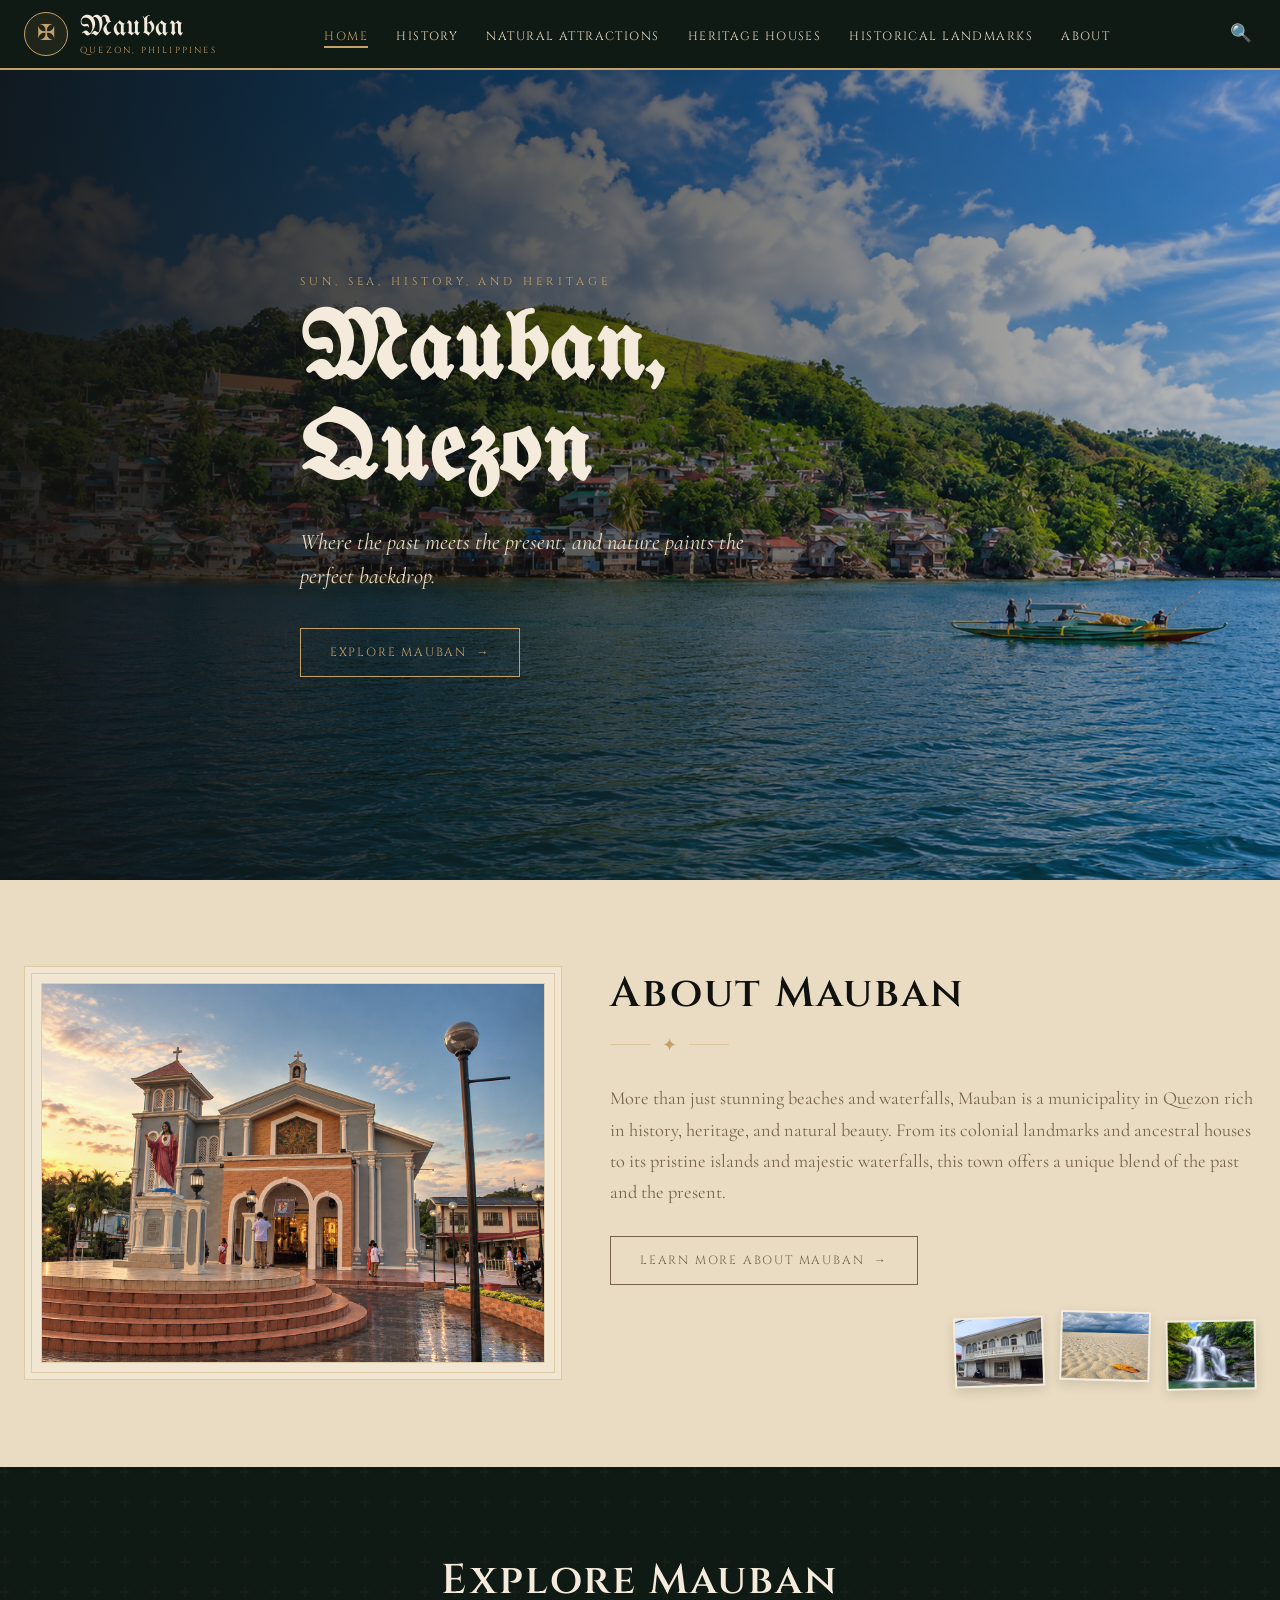
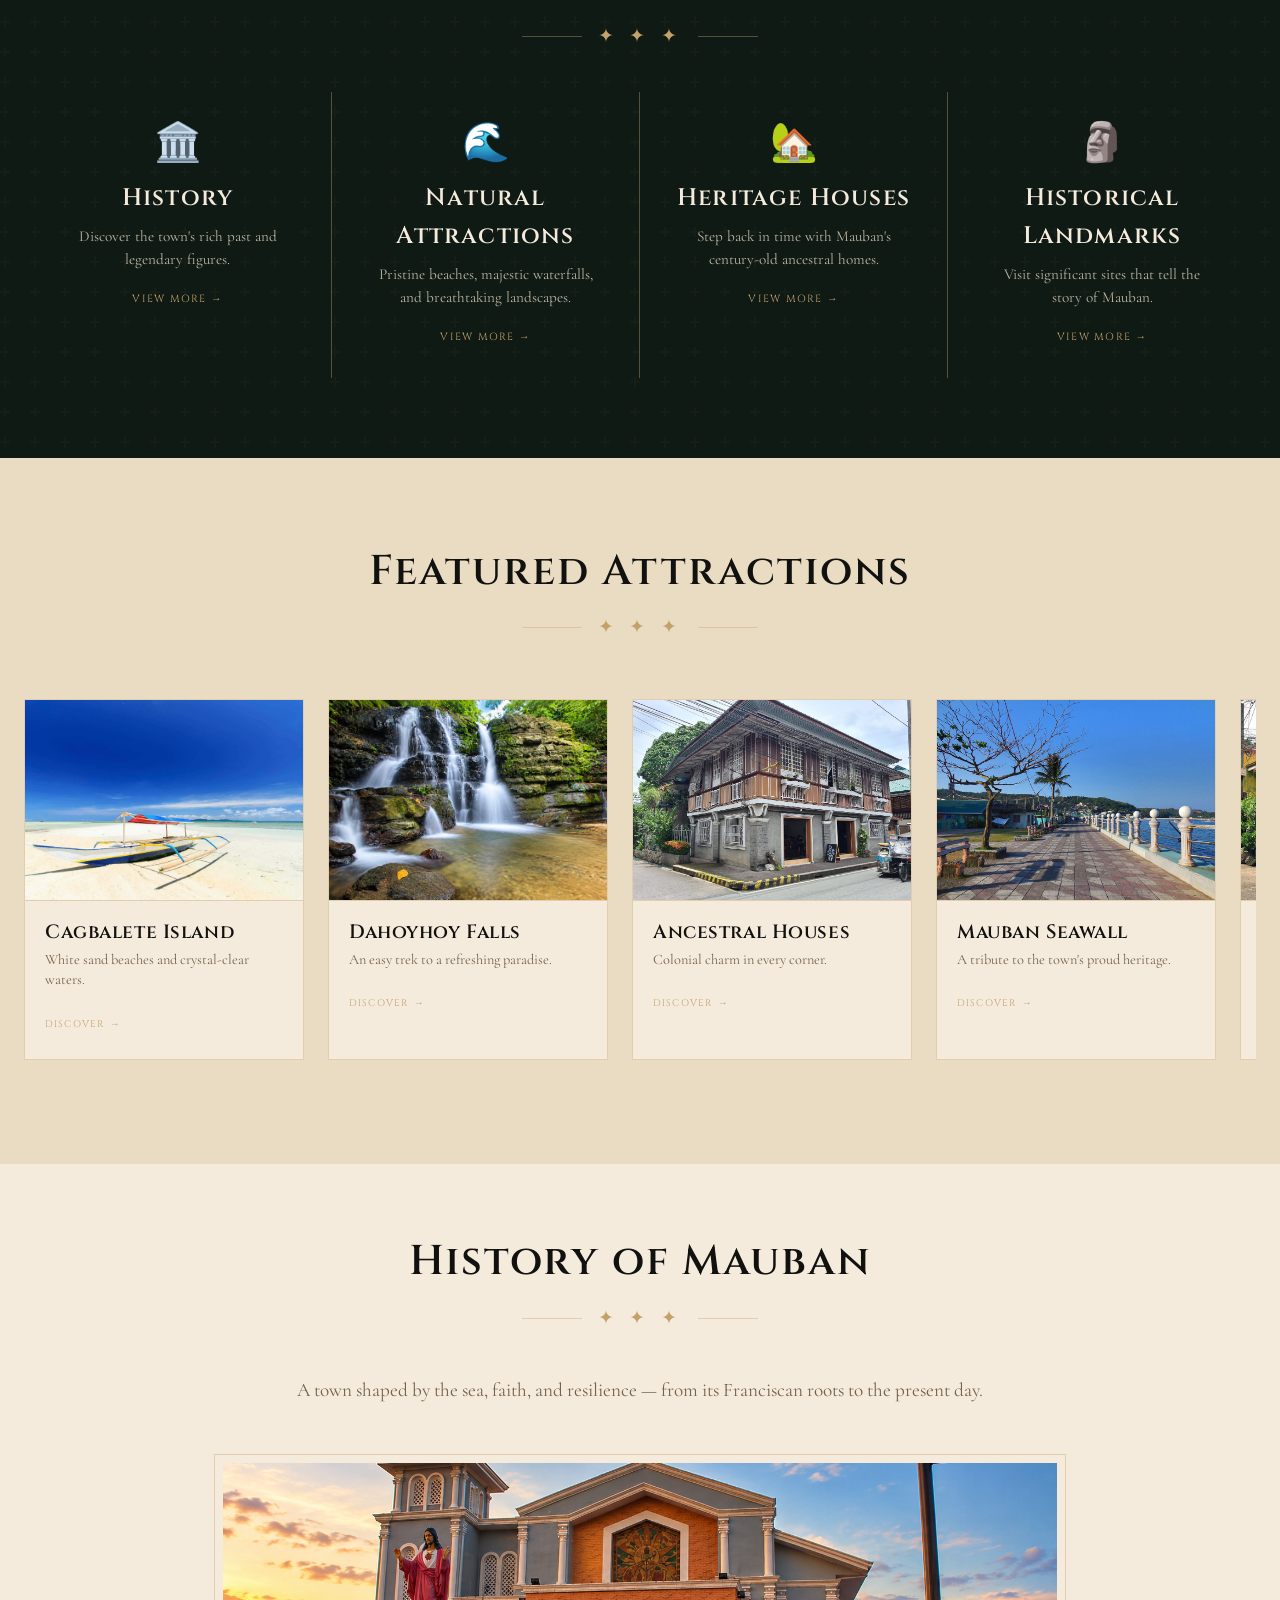
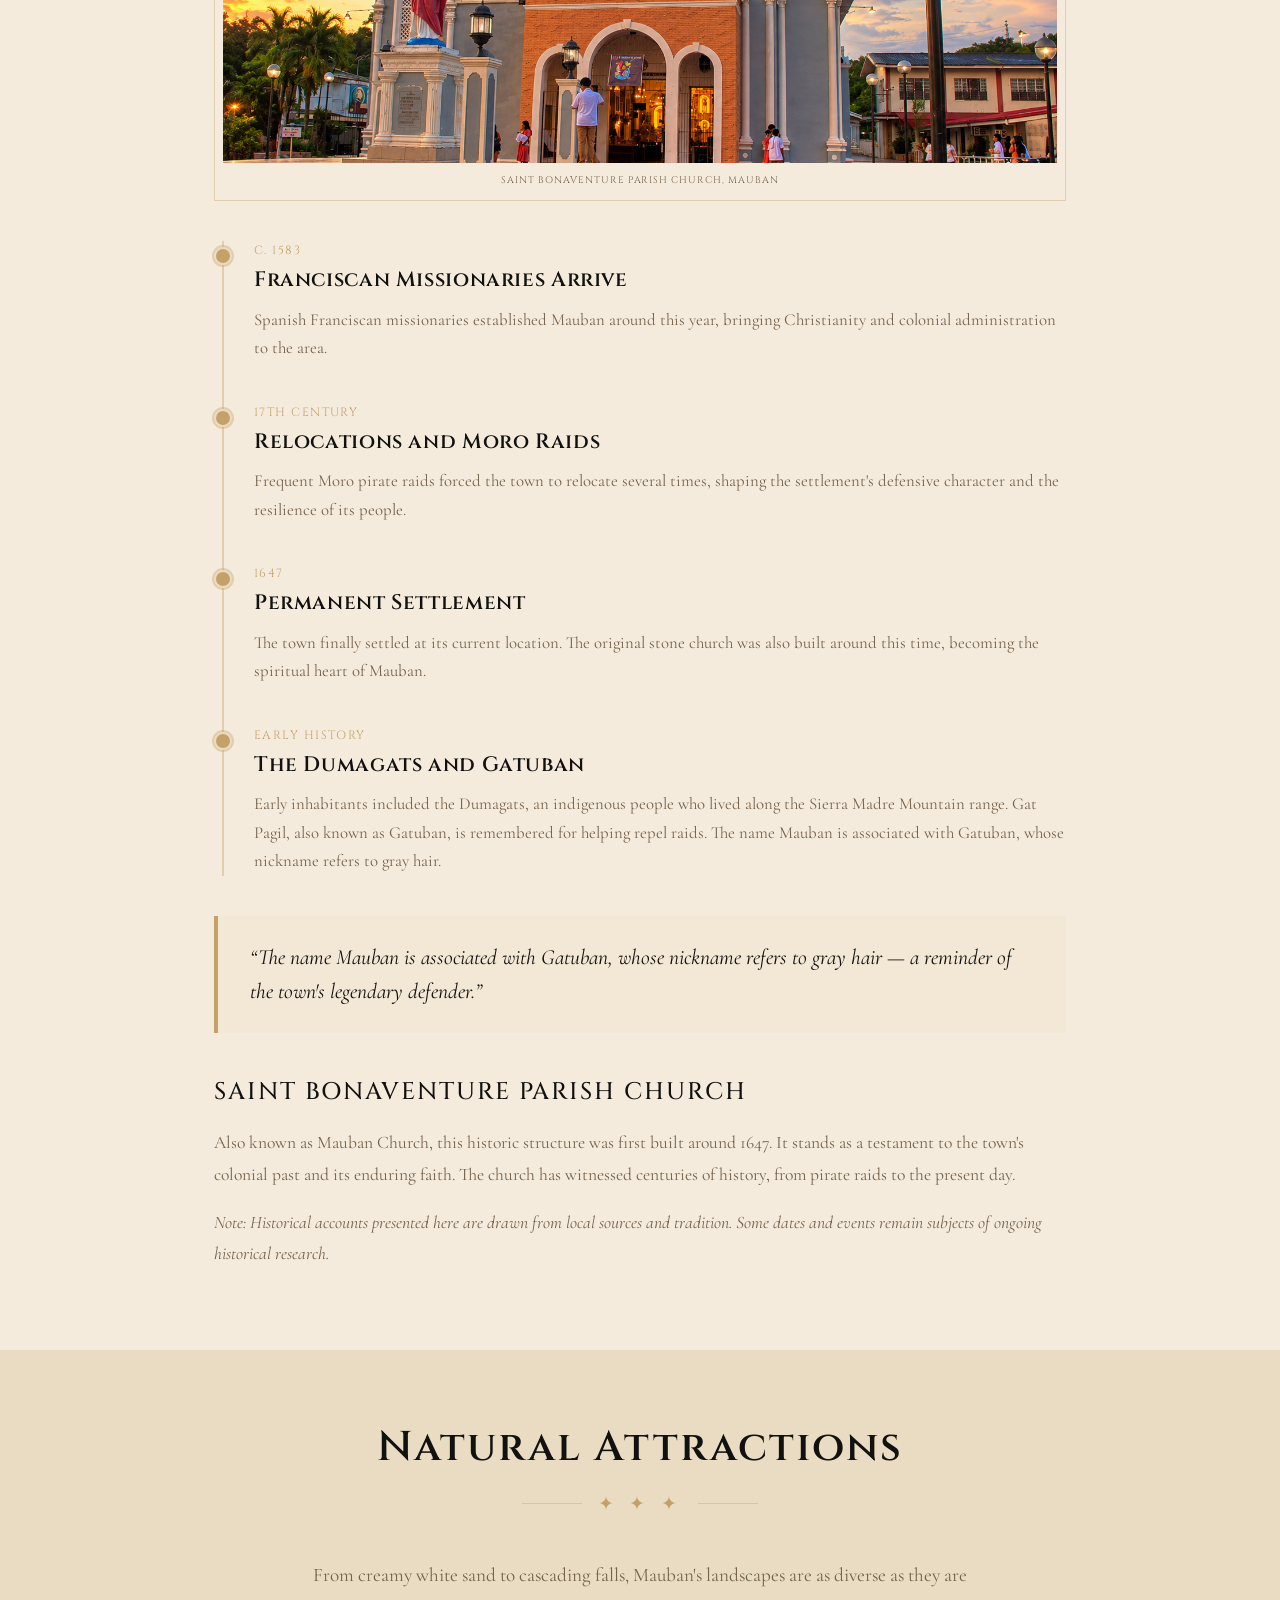
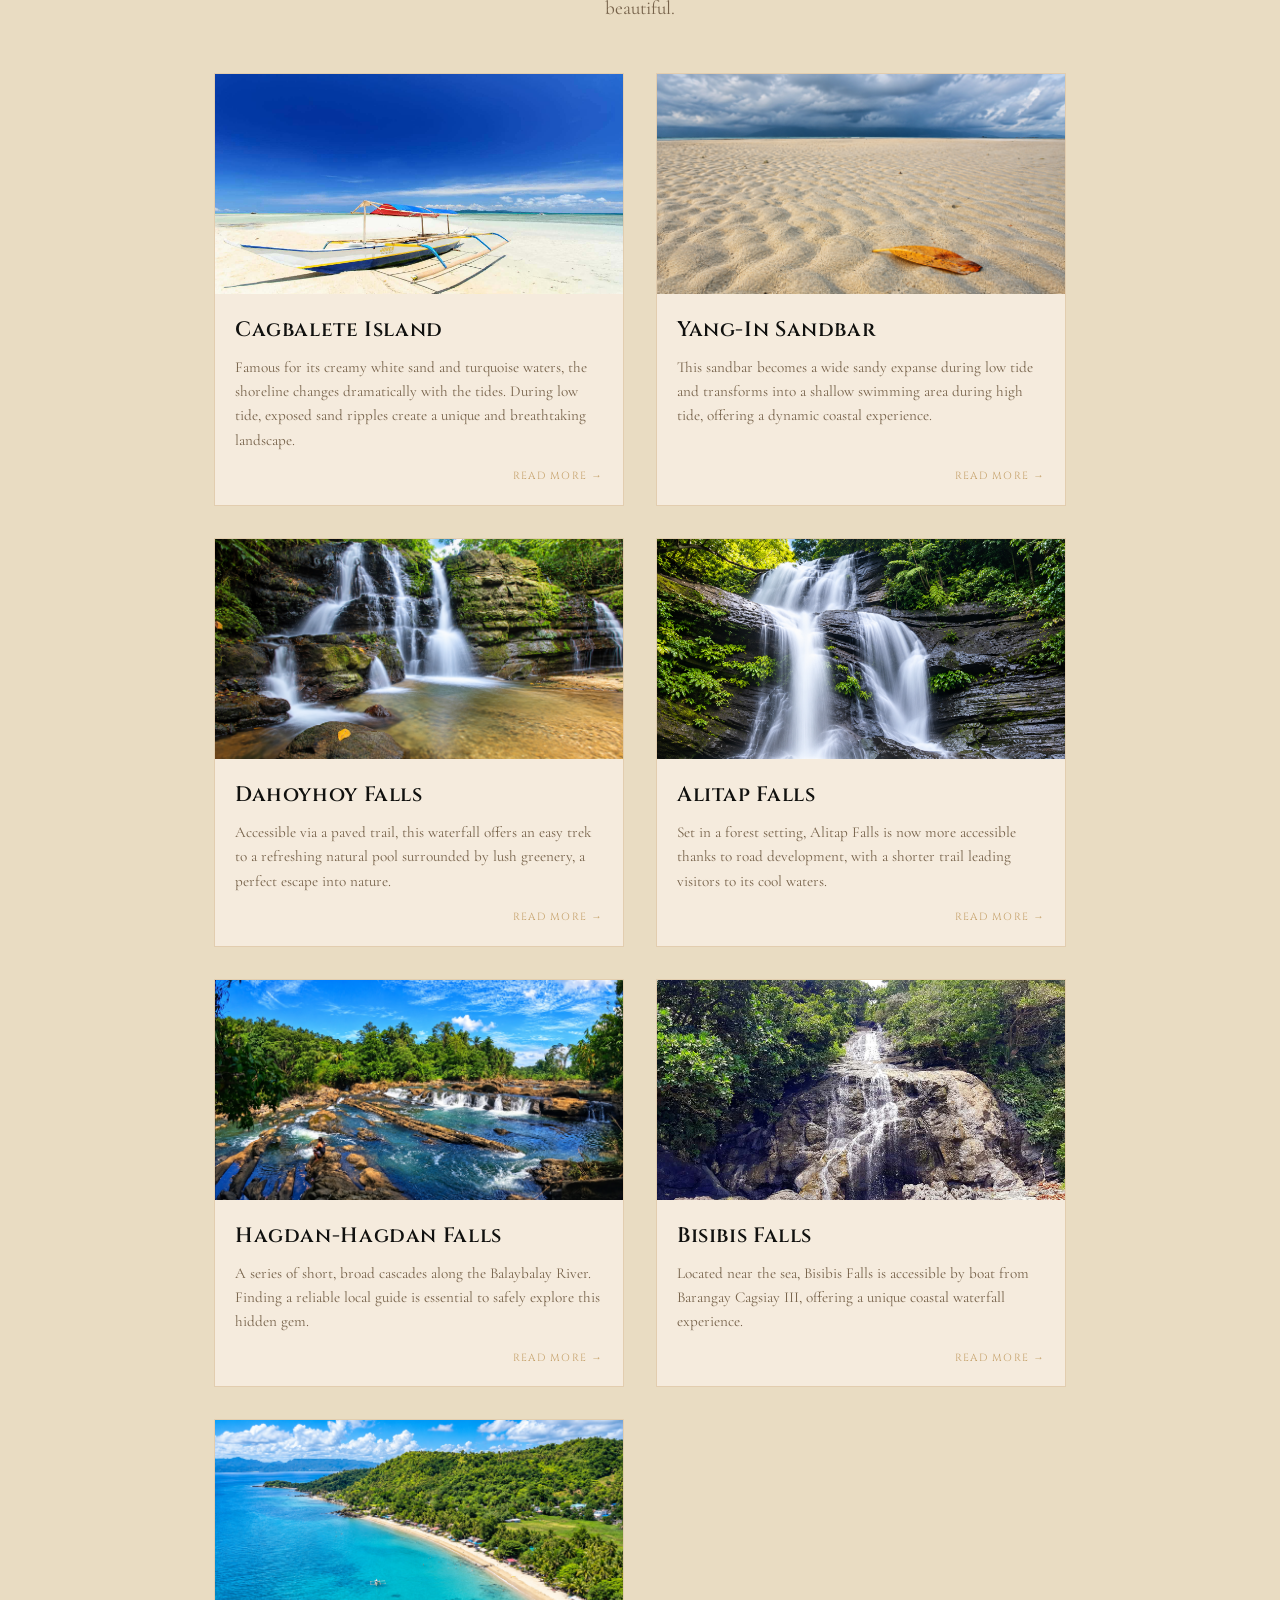
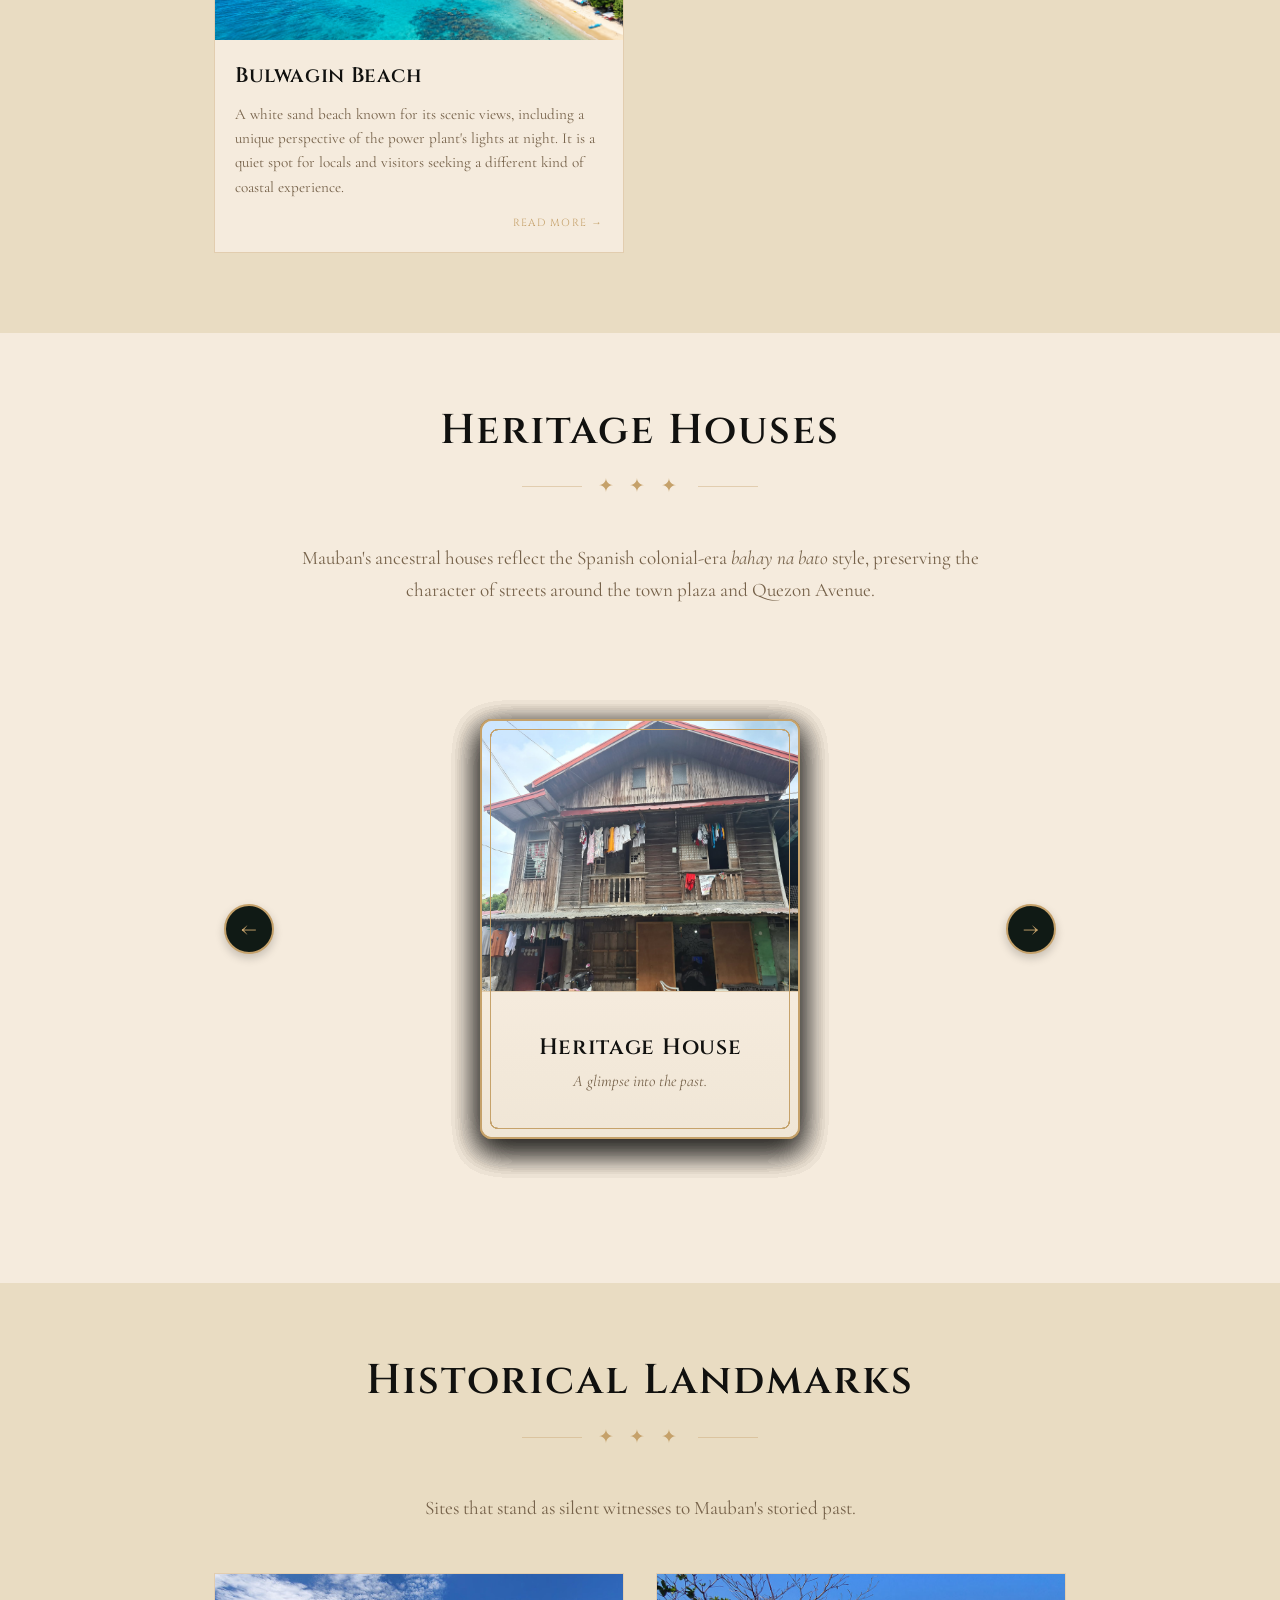
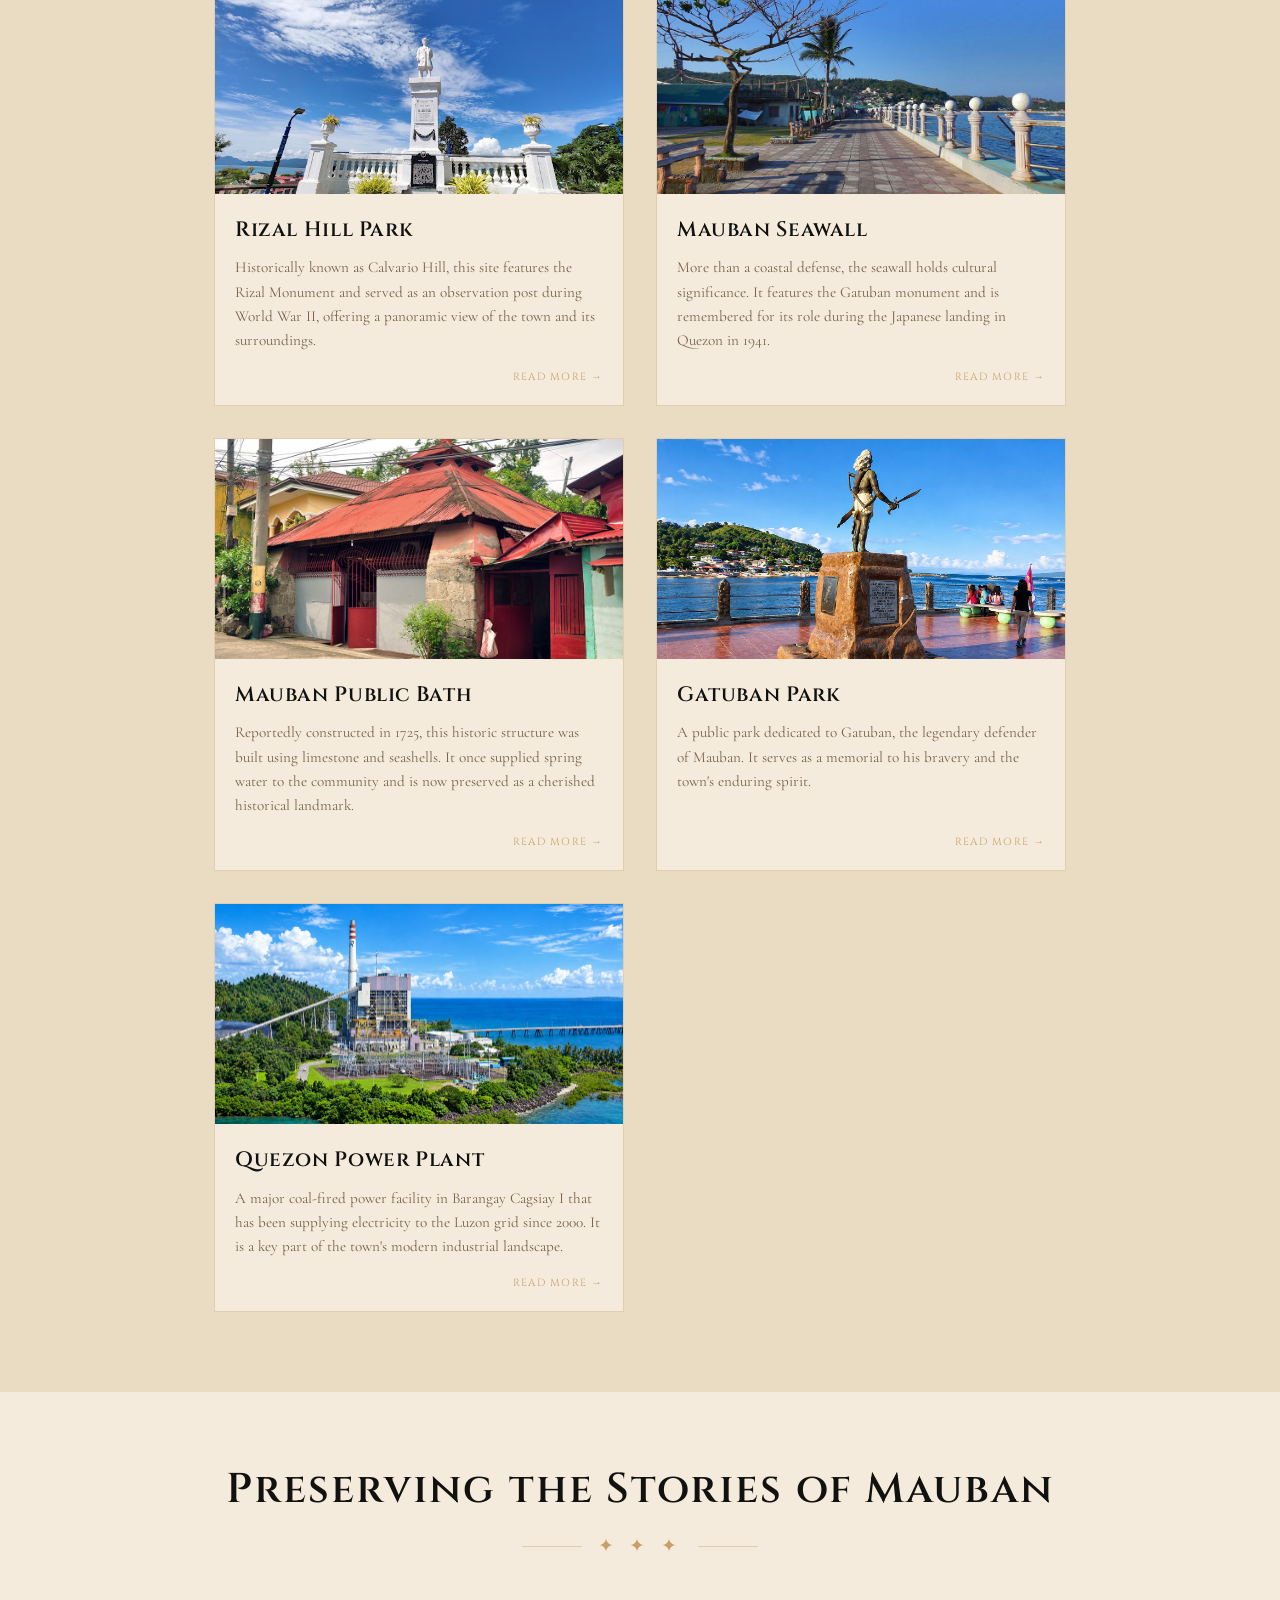
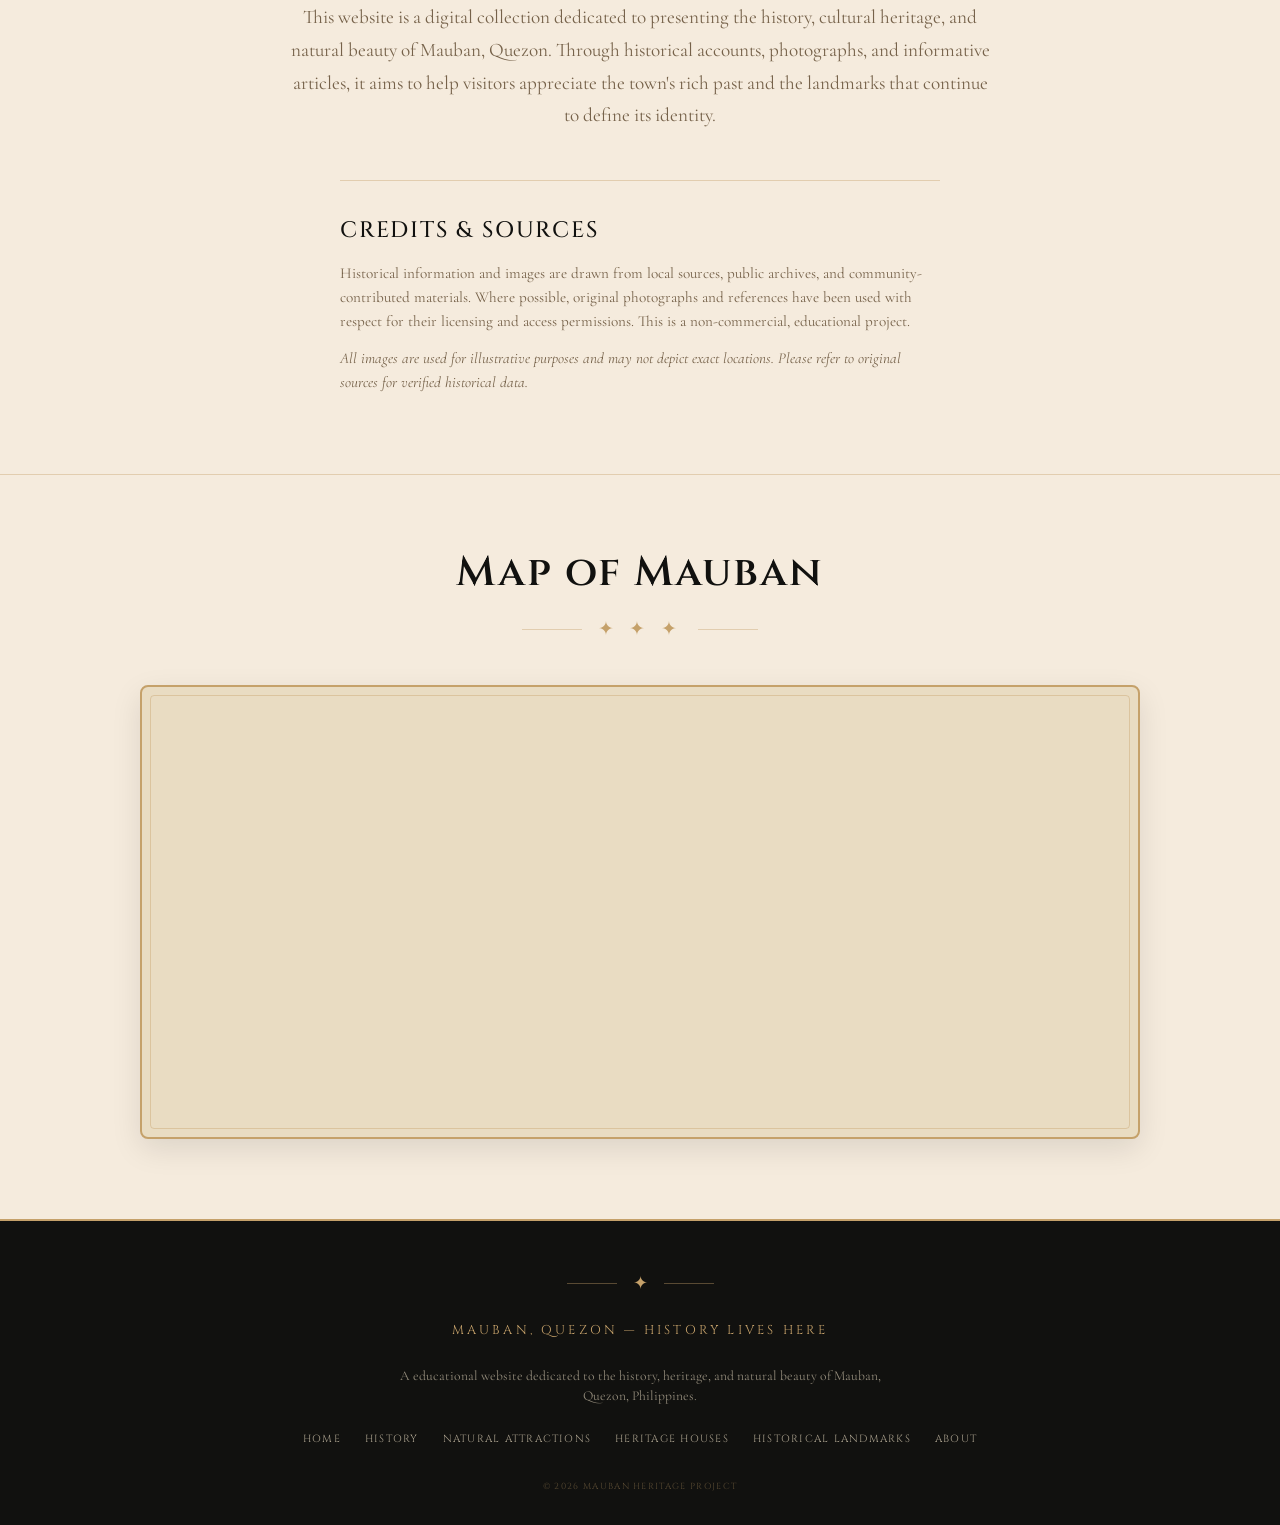
==== index.html @ 089fab31 "src src" ====
<!DOCTYPE html>
<html lang="en">
<head>
  <meta charset="UTF-8">
  <meta name="viewport" content="width=device-width, initial-scale=1.0">
  <title>Mauban, Quezon - History Lives Here</title>
  <!-- Fonts -->
  <link rel="preconnect" href="https://fonts.googleapis.com">
  <link rel="preconnect" href="https://fonts.gstatic.com" crossorigin>
  <link href="https://fonts.googleapis.com/css2?family=Cinzel:wght@400;500;600;700&family=Cormorant+Garamond:ital,wght@0,400;0,500;0,600;0,700;1,400&family=UnifrakturMaguntia&display=swap" rel="stylesheet">
  <!-- Custom CSS -->
  <link rel="stylesheet" href="style.css">
</head>
<body>

  <!-- NAVBAR -->
  <nav class="navbar">
    <div class="container">
      <a href="index.html" class="logo-area" aria-label="Mauban Home">
        <div class="logo-emblem">✠</div>
        <div class="logo-text">
          <span class="main">Mauban</span>
          <span class="sub">Quezon, Philippines</span>
        </div>
      </a>

      <button class="hamburger" id="hamburger" aria-label="Toggle navigation menu" aria-expanded="false">
        <span></span>
        <span></span>
        <span></span>
      </button>

      <ul class="nav-links" id="navLinks">
        <li><a href="index.html" class="active">Home</a></li>
        <li><a href="index.html#history">History</a></li>
        <li><a href="index.html#natural">Natural Attractions</a></li>
        <li><a href="index.html#heritage">Heritage Houses</a></li>
        <li><a href="index.html#landmarks">Historical Landmarks</a></li>
        <li><a href="index.html#about">About</a></li>
      </ul>

      <div class="nav-search-area">
        <input type="text" class="nav-search-input" id="searchInput" placeholder="Search attractions..." aria-label="Search attractions">
        <button class="nav-search" id="searchToggle" aria-label="Toggle search">🔍</button>
      </div>
    </div>
  </nav>

  <!-- HERO -->
  <section class="hero" id="home">
    <div class="hero-image-wrapper">
      <img src="mauban.jpg" 
           data-src="mauban.jpg,island.jpg,saint.jpg,kugunan.jpg,gatuban.jpg" 
           id="heroSliderImg"
           onerror="this.onerror=null; this.src='https://images.unsplash.com/photo-1507525428034-b723cf961d3e?w=1920&q=80';" 
           alt="Mauban, Quezon" 
           loading="eager">
    </div>
    <div class="container">
      <div class="hero-content">
        <div class="hero-eyebrow">Sun, Sea, History, and Heritage</div>
        <h1 class="hero-title">Mauban, Quezon</h1>
        <p class="hero-subtitle">Where the past meets the present, and nature paints the perfect backdrop.</p>
        <a href="#featured" class="btn-outline">
          Explore Mauban <span class="arrow">→</span>
        </a>
      </div>
    </div>
    <div class="hero-caption"></div>
  </section>

  <!-- ABOUT -->
  <section class="about-section" id="about">
    <div class="container">
      <div class="about-grid">
        <div class="about-illustration">
          <img src="saint.jpg" alt="Saint Bonaventure Parish Church illustration" loading="lazy">
        </div>
        <div class="about-text">
          <h2>About Mauban</h2>
          <div class="sub-ornament"><span>✦</span></div>
          <p>More than just stunning beaches and waterfalls, Mauban is a municipality in Quezon rich in history, heritage, and natural beauty. From its colonial landmarks and ancestral houses to its pristine islands and majestic waterfalls, this town offers a unique blend of the past and the present.</p>
          <a href="#history" class="btn-outline" style="border-color: var(--brown); color: var(--brown);">
            Learn More About Mauban <span class="arrow">→</span>
          </a>
          <div class="about-collage">
            <img src="4.jpg" alt="Historical building" loading="lazy">
            <img src="yangin.jpg" alt="Beach" loading="lazy">
            <img src="alitap.jpg" alt="Waterfall" loading="lazy">
          </div>
        </div>
      </div>
    </div>
  </section>

  <!-- EXPLORE CATEGORIES -->
  <section class="explore-section" id="explore">
    <div class="container">
      <h2 class="section-heading light">Explore Mauban</h2>
      <div class="ornament"><span>✦ ✦ ✦</span></div>

      <div class="explore-grid">
        <div class="explore-card">
          <div class="explore-icon">🏛️</div>
          <h3>History</h3>
          <p>Discover the town's rich past and legendary figures.</p>
          <a href="#history" class="explore-link">View More →</a>
        </div>
        <div class="explore-card">
          <div class="explore-icon">🌊</div>
          <h3>Natural Attractions</h3>
          <p>Pristine beaches, majestic waterfalls, and breathtaking landscapes.</p>
          <a href="#natural" class="explore-link">View More →</a>
        </div>
        <div class="explore-card">
          <div class="explore-icon">🏡</div>
          <h3>Heritage Houses</h3>
          <p>Step back in time with Mauban's century-old ancestral homes.</p>
          <a href="#heritage" class="explore-link">View More →</a>
        </div>
        <div class="explore-card">
          <div class="explore-icon">🗿</div>
          <h3>Historical Landmarks</h3>
          <p>Visit significant sites that tell the story of Mauban.</p>
          <a href="#landmarks" class="explore-link">View More →</a>
        </div>
      </div>
    </div>
  </section>

  <!-- FEATURED ATTRACTIONS -->
  <section class="featured-section" id="featured">
    <div class="container">
      <h2 class="section-heading">Featured Attractions</h2>
      <div class="ornament"><span>✦ ✦ ✦</span></div>

      <div class="featured-scroll-wrapper">
        <div class="featured-scroll" id="featuredScroll">
          <!-- 1 -->
          <a href="#natural" class="attraction-card" data-title="Cagbalete Island">
            <div class="attraction-card-img">
              <img src="cagbalete.jpg" alt="Cagbalete Island" loading="lazy">
            </div>
            <div class="attraction-card-body">
              <h3>Cagbalete Island</h3>
              <p>White sand beaches and crystal-clear waters.</p>
              <span class="arrow-link">Discover <span class="arrow">→</span></span>
            </div>
          </a>
          <!-- 2 -->
          <a href="#natural" class="attraction-card" data-title="Dahoyhoy Falls">
            <div class="attraction-card-img">
              <img src="dahoyhoy.jpg" alt="Dahoyhoy Falls" loading="lazy">
            </div>
            <div class="attraction-card-body">
              <h3>Dahoyhoy Falls</h3>
              <p>An easy trek to a refreshing paradise.</p>
              <span class="arrow-link">Discover <span class="arrow">→</span></span>
            </div>
          </a>
          <!-- 3 -->
          <a href="#heritage" class="attraction-card" data-title="Ancestral Houses">
            <div class="attraction-card-img">
              <img src="5.jpg" alt="Ancestral Houses" loading="lazy">
            </div>
            <div class="attraction-card-body">
              <h3>Ancestral Houses</h3>
              <p>Colonial charm in every corner.</p>
              <span class="arrow-link">Discover <span class="arrow">→</span></span>
            </div>
          </a>
          <!-- 4 -->
          <a href="#landmarks" class="attraction-card" data-title="Mauban Seawall">
            <div class="attraction-card-img">
              <img src="seawall.jpg" alt="Mauban Seawall" loading="lazy">
            </div>
            <div class="attraction-card-body">
              <h3>Mauban Seawall</h3>
              <p>A tribute to the town's proud heritage.</p>
              <span class="arrow-link">Discover <span class="arrow">→</span></span>
            </div>
          </a>
          <!-- 5 -->
          <a href="#landmarks" class="attraction-card" data-title="Mauban Public Bath">
            <div class="attraction-card-img">
              <img src="publicbath.jpg" alt="Mauban Public Bath" loading="lazy">
            </div>
            <div class="attraction-card-body">
              <h3>Mauban Public Bath</h3>
              <p>A glimpse into the town's ancient past.</p>
              <span class="arrow-link">Discover <span class="arrow">→</span></span>
            </div>
          </a>
          <!-- 6 -->
          <a href="#landmarks" class="attraction-card" data-title="Gatuban Park">
            <div class="attraction-card-img">
              <img src="gatuban.jpg" alt="Gatuban Park" loading="lazy">
            </div>
            <div class="attraction-card-body">
              <h3>Gatuban Park</h3>
              <p>A memorial to the town's legendary defender.</p>
              <span class="arrow-link">Discover <span class="arrow">→</span></span>
            </div>
          </a>
          <!-- 7: Quezon Power Plant -->
          <a href="#landmarks" class="attraction-card" data-title="Quezon Power Plant">
            <div class="attraction-card-img">
              <img src="powerplant.png" alt="Quezon Power Plant" loading="lazy">
            </div>
            <div class="attraction-card-body">
              <h3>Quezon Power Plant</h3>
              <p>A key part of the town's modern landscape.</p>
              <span class="arrow-link">Discover <span class="arrow">→</span></span>
            </div>
          </a>
          <!-- 8: Bulwagin Beach -->
          <a href="#natural" class="attraction-card" data-title="Bulwagin Beach">
            <div class="attraction-card-img">
              <img src="bulwagin.jpg" alt="Bulwagin Beach" loading="lazy">
            </div>
            <div class="attraction-card-body">
              <h3>Bulwagin Beach</h3>
              <p>A quiet coastal retreat with unique views.</p>
              <span class="arrow-link">Discover <span class="arrow">→</span></span>
            </div>
          </a>
        </div>
      </div>
    </div>
  </section>

  <!-- ==================== HISTORY PAGE ==================== -->
  <section class="page-section" id="history" style="background: var(--ivory);">
    <div class="container">
      <h2 class="page-title">History of Mauban</h2>
      <div class="ornament"><span>✦ ✦ ✦</span></div>
      <p class="page-intro">A town shaped by the sea, faith, and resilience — from its Franciscan roots to the present day.</p>

      <div class="image-panel">
        <img src="saint.jpg" alt="Saint Bonaventure Parish Church" loading="lazy">
        <div class="image-caption">Saint Bonaventure Parish Church, Mauban</div>
      </div>

      <div class="timeline">
        <div class="timeline-item">
          <div class="timeline-year">c. 1583</div>
          <h3>Franciscan Missionaries Arrive</h3>
          <p>Spanish Franciscan missionaries established Mauban around this year, bringing Christianity and colonial administration to the area.</p>
        </div>
        <div class="timeline-item">
          <div class="timeline-year">17th Century</div>
          <h3>Relocations and Moro Raids</h3>
          <p>Frequent Moro pirate raids forced the town to relocate several times, shaping the settlement's defensive character and the resilience of its people.</p>
        </div>
        <div class="timeline-item">
          <div class="timeline-year">1647</div>
          <h3>Permanent Settlement</h3>
          <p>The town finally settled at its current location. The original stone church was also built around this time, becoming the spiritual heart of Mauban.</p>
        </div>
        <div class="timeline-item">
          <div class="timeline-year">Early History</div>
          <h3>The Dumagats and Gatuban</h3>
          <p>Early inhabitants included the Dumagats, an indigenous people who lived along the Sierra Madre Mountain range. Gat Pagil, also known as Gatuban, is remembered for helping repel raids. The name Mauban is associated with Gatuban, whose nickname refers to gray hair.</p>
        </div>
      </div>

      <div class="pull-quote">
        “The name Mauban is associated with Gatuban, whose nickname refers to gray hair — a reminder of the town's legendary defender.”
      </div>

      <h3 class="cinzel" style="font-size: 1.5rem; margin: 2rem 0 1rem; color: var(--charcoal);">Saint Bonaventure Parish Church</h3>
      <p style="color: var(--brown); font-size: 1.1rem; line-height: 1.8;">Also known as Mauban Church, this historic structure was first built around 1647. It stands as a testament to the town's colonial past and its enduring faith. The church has witnessed centuries of history, from pirate raids to the present day.</p>

      <p style="color: var(--brown); font-size: 1.1rem; line-height: 1.8; margin-top: 1rem;"><em>Note: Historical accounts presented here are drawn from local sources and tradition. Some dates and events remain subjects of ongoing historical research.</em></p>
    </div>
  </section>

  <!-- ==================== NATURAL ATTRACTIONS PAGE ==================== -->
  <section class="page-section" id="natural" style="background: var(--parchment);">
    <div class="container">
      <h2 class="page-title">Natural Attractions</h2>
      <div class="ornament"><span>✦ ✦ ✦</span></div>
      <p class="page-intro">From creamy white sand to cascading falls, Mauban's landscapes are as diverse as they are beautiful.</p>

      <div class="attraction-page-grid">
        <div class="attraction-page-card">
          <img src="cagbalete.jpg" alt="Cagbalete Island" loading="lazy">
          <div class="attraction-page-card-body">
            <h3>Cagbalete Island</h3>
            <p>Famous for its creamy white sand and turquoise waters, the shoreline changes dramatically with the tides. During low tide, exposed sand ripples create a unique and breathtaking landscape.</p>
            <a href="natural-details.html#cagbalete" class="read-more-link">Read More →</a>
          </div>
        </div>
        <div class="attraction-page-card">
          <img src="yangin.jpg" alt="Yang-In Sandbar" loading="lazy">
          <div class="attraction-page-card-body">
            <h3>Yang-In Sandbar</h3>
            <p>This sandbar becomes a wide sandy expanse during low tide and transforms into a shallow swimming area during high tide, offering a dynamic coastal experience.</p>
            <a href="natural-details.html#yangin" class="read-more-link">Read More →</a>
          </div>
        </div>
        <div class="attraction-page-card">
          <img src="dahoyhoy.jpg" alt="Dahoyhoy Falls" loading="lazy">
          <div class="attraction-page-card-body">
            <h3>Dahoyhoy Falls</h3>
            <p>Accessible via a paved trail, this waterfall offers an easy trek to a refreshing natural pool surrounded by lush greenery, a perfect escape into nature.</p>
            <a href="natural-details.html#dahoyhoy" class="read-more-link">Read More →</a>
          </div>
        </div>
        <div class="attraction-page-card">
          <img src="alitap.jpg" alt="Alitap Falls" loading="lazy">
          <div class="attraction-page-card-body">
            <h3>Alitap Falls</h3>
            <p>Set in a forest setting, Alitap Falls is now more accessible thanks to road development, with a shorter trail leading visitors to its cool waters.</p>
            <a href="natural-details.html#alitap" class="read-more-link">Read More →</a>
          </div>
        </div>
        <div class="attraction-page-card">
          <img src="hagdan.png" alt="Hagdan-Hagdan Falls" loading="lazy">
          <div class="attraction-page-card-body">
            <h3>Hagdan-Hagdan Falls</h3>
            <p>A series of short, broad cascades along the Balaybalay River. Finding a reliable local guide is essential to safely explore this hidden gem.</p>
            <a href="natural-details.html#hagdan" class="read-more-link">Read More →</a>
          </div>
        </div>
        <div class="attraction-page-card">
          <img src="bisibis.jpg" alt="Bisibis Falls" loading="lazy">
          <div class="attraction-page-card-body">
            <h3>Bisibis Falls</h3>
            <p>Located near the sea, Bisibis Falls is accessible by boat from Barangay Cagsiay III, offering a unique coastal waterfall experience.</p>
            <a href="natural-details.html#bisibis" class="read-more-link">Read More →</a>
          </div>
        </div>
        <!-- Bulwagin Beach -->
        <div class="attraction-page-card">
          <img src="bulwagin.jpg" alt="Bulwagin Beach" loading="lazy">
          <div class="attraction-page-card-body">
            <h3>Bulwagin Beach</h3>
            <p>A white sand beach known for its scenic views, including a unique perspective of the power plant's lights at night. It is a quiet spot for locals and visitors seeking a different kind of coastal experience.</p>
            <a href="natural-details.html#bulwagin" class="read-more-link">Read More →</a>
          </div>
        </div>
      </div>
    </div>
  </section>

  <!-- ==================== HERITAGE HOUSES PAGE (FLASHCARD CAROUSEL) ==================== -->
  <section class="page-section" id="heritage" style="background: var(--ivory);">
    <div class="container">
      <h2 class="page-title">Heritage Houses</h2>
      <div class="ornament"><span>✦ ✦ ✦</span></div>
      <p class="page-intro">Mauban's ancestral houses reflect the Spanish colonial-era <em>bahay na bato</em> style, preserving the character of streets around the town plaza and Quezon Avenue.</p>

      <div class="flashcard-carousel-container">
        <button class="flashcard-nav flashcard-prev" id="flashcardPrev" aria-label="Previous card">←</button>
        
        <div class="flashcard-track" id="flashcardTrack">
          <!-- Card 1 -->
          <div class="flashcard" data-lightbox="1.jpg">
            <img src="1.jpg" alt="Heritage House" loading="lazy">
            <div class="flashcard-body">
              <h3>Heritage House</h3>
              <p>A fine example of colonial architecture.</p>
            </div>
          </div>
          <!-- Card 2 -->
          <div class="flashcard" data-lightbox="2.jpg">
            <img src="2.jpg" alt="Heritage House" loading="lazy">
            <div class="flashcard-body">
              <h3>Heritage House</h3>
              <p>Steeped in history and local lore.</p>
            </div>
          </div>
          <!-- Card 3 -->
          <div class="flashcard" data-lightbox="3.jpg">
            <img src="3.jpg" alt="Heritage House" loading="lazy">
            <div class="flashcard-body">
              <h3>Heritage House</h3>
              <p>Preserving the town's architectural heritage.</p>
            </div>
          </div>
          <!-- Card 4 -->
          <div class="flashcard" data-lightbox="4.jpg">
            <img src="4.jpg" alt="Heritage House" loading="lazy">
            <div class="flashcard-body">
              <h3>Heritage House</h3>
              <p>A window into Mauban's past.</p>
            </div>
          </div>
          <!-- Card 5 -->
          <div class="flashcard" data-lightbox="5.jpg">
            <img src="5.jpg" alt="Heritage House" loading="lazy">
            <div class="flashcard-body">
              <h3>Heritage House</h3>
              <p>Colonial charm in every corner.</p>
            </div>
          </div>
          <!-- Card 6 -->
          <div class="flashcard" data-lightbox="6.jpg">
            <img src="6.jpg" alt="Heritage House" loading="lazy">
            <div class="flashcard-body">
              <h3>Heritage House</h3>
              <p>A testament to the town's enduring legacy.</p>
            </div>
          </div>
          <!-- Card 7 -->
          <div class="flashcard" data-lightbox="7.jpg">
            <img src="7.jpg" alt="Heritage House" loading="lazy">
            <div class="flashcard-body">
              <h3>Heritage House</h3>
              <p>Echoes of a bygone era.</p>
            </div>
          </div>
          <!-- Card 8 -->
          <div class="flashcard" data-lightbox="8.jpg">
            <img src="8.jpg" alt="Heritage House" loading="lazy">
            <div class="flashcard-body">
              <h3>Heritage House</h3>
              <p>Architectural beauty preserved.</p>
            </div>
          </div>
          <!-- Card 9 -->
          <div class="flashcard" data-lightbox="9.jpg">
            <img src="9.jpg" alt="Heritage House" loading="lazy">
            <div class="flashcard-body">
              <h3>Heritage House</h3>
              <p>A glimpse into the past.</p>
            </div>
          </div>
        </div>

        <button class="flashcard-nav flashcard-next" id="flashcardNext" aria-label="Next card">→</button>
      </div>

    </div>
  </section>

  <!-- ==================== HISTORICAL LANDMARKS PAGE ==================== -->
  <section class="page-section" id="landmarks" style="background: var(--parchment);">
    <div class="container">
      <h2 class="page-title">Historical Landmarks</h2>
      <div class="ornament"><span>✦ ✦ ✦</span></div>
      <p class="page-intro">Sites that stand as silent witnesses to Mauban's storied past.</p>

      <div class="attraction-page-grid">
        <!-- Landmark 1 -->
        <div class="attraction-page-card">
          <img src="rizal.jpg" alt="Rizal Hill Park" loading="lazy">
          <div class="attraction-page-card-body">
            <h3>Rizal Hill Park</h3>
            <p>Historically known as Calvario Hill, this site features the Rizal Monument and served as an observation post during World War II, offering a panoramic view of the town and its surroundings.</p>
            <a href="landmark-details.html#rizal" class="read-more-link">Read More →</a>
          </div>
        </div>
        <!-- Landmark 2 -->
        <div class="attraction-page-card">
          <img src="seawall.jpg" alt="Mauban Seawall" loading="lazy">
          <div class="attraction-page-card-body">
            <h3>Mauban Seawall</h3>
            <p>More than a coastal defense, the seawall holds cultural significance. It features the Gatuban monument and is remembered for its role during the Japanese landing in Quezon in 1941.</p>
            <a href="landmark-details.html#seawall" class="read-more-link">Read More →</a>
          </div>
        </div>
        <!-- Landmark 3 -->
        <div class="attraction-page-card">
          <img src="publicbath.jpg" alt="Mauban Public Bath" loading="lazy">
          <div class="attraction-page-card-body">
            <h3>Mauban Public Bath</h3>
            <p>Reportedly constructed in 1725, this historic structure was built using limestone and seashells. It once supplied spring water to the community and is now preserved as a cherished historical landmark.</p>
            <a href="landmark-details.html#publicbath" class="read-more-link">Read More →</a>
          </div>
        </div>
        <!-- Landmark 4 -->
        <div class="attraction-page-card">
          <img src="gatuban.jpg" alt="Gatuban Park" loading="lazy">
          <div class="attraction-page-card-body">
            <h3>Gatuban Park</h3>
            <p>A public park dedicated to Gatuban, the legendary defender of Mauban. It serves as a memorial to his bravery and the town's enduring spirit.</p>
            <a href="landmark-details.html#gatuban" class="read-more-link">Read More →</a>
          </div>
        </div>
        <!-- Landmark 5 -->
        <div class="attraction-page-card">
          <img src="powerplant.png" alt="Quezon Power Plant" loading="lazy">
          <div class="attraction-page-card-body">
            <h3>Quezon Power Plant</h3>
            <p>A major coal-fired power facility in Barangay Cagsiay I that has been supplying electricity to the Luzon grid since 2000. It is a key part of the town's modern industrial landscape.</p>
            <a href="landmark-details.html#powerplant" class="read-more-link">Read More →</a>
          </div>
        </div>
      </div>
    </div>
  </section>

  <!-- ==================== ABOUT PAGE ==================== -->
  <section class="page-section" id="about-page" style="background: var(--ivory);">
    <div class="container">
      <h2 class="page-title">Preserving the Stories of Mauban</h2>
      <div class="ornament"><span>✦ ✦ ✦</span></div>
      <p class="page-intro" style="max-width: 700px; margin-left: auto; margin-right: auto;">
        This website is a digital collection dedicated to presenting the history, cultural heritage, and natural beauty of Mauban, Quezon. Through historical accounts, photographs, and informative articles, it aims to help visitors appreciate the town's rich past and the landmarks that continue to define its identity.
      </p>

      <div style="max-width: 600px; margin: 3rem auto 0; border-top: 1px solid var(--gold-dim); padding-top: 2rem;">
        <h3 class="cinzel" style="font-size: 1.4rem; color: var(--charcoal); margin-bottom: 0.75rem;">Credits & Sources</h3>
        <p style="color: var(--brown); font-size: 0.95rem; line-height: 1.6;">
          Historical information and images are drawn from local sources, public archives, and community-contributed materials. Where possible, original photographs and references have been used with respect for their licensing and access permissions. This is a non-commercial, educational project.
        </p>
        <p style="color: var(--brown); font-size: 0.95rem; line-height: 1.6; margin-top: 0.75rem;">
          <em>All images are used for illustrative purposes and may not depict exact locations. Please refer to original sources for verified historical data.</em>
        </p>
      </div>
    </div>
  </section>

  <!-- ==================== MAP SECTION ==================== -->
  <section class="map-section" id="map">
    <div class="container">
      <h2 class="section-heading">Map of Mauban</h2>
      <div class="ornament"><span>✦ ✦ ✦</span></div>
      
      <div class="map-container">
        <iframe 
          src="https://www.google.com/maps/embed?pb=!1m18!1m12!1m3!1d123864.123456789!2d121.7!3d14.1!2m3!1f0!2f0!3f0!3m2!1i1024!2i768!4f13.1!3m3!1m2!1s0x339826e8eb9c2c2d%3A0x6e3b3a3c2b1b1b1b!2sMauban%2C%20Quezon!5e0!3m2!1sen!2sph!4v1625000000000!5m2!1sen!2sph" 
          allowfullscreen="" 
          loading="lazy" 
          referrerpolicy="no-referrer-when-downgrade"
          title="Map of Mauban, Quezon">
        </iframe>
      </div>
    </div>
  </section>

  <!-- FOOTER -->
  <footer class="footer">
    <div class="container">
      <div class="footer-ornament"><span>✦</span></div>
      <div class="footer-text">Mauban, Quezon — History Lives Here</div>
      <p class="footer-note">A educational website dedicated to the history, heritage, and natural beauty of Mauban, Quezon, Philippines.</p>
      <div class="footer-links">
        <a href="index.html">Home</a>
        <a href="index.html#history">History</a>
        <a href="index.html#natural">Natural Attractions</a>
        <a href="index.html#heritage">Heritage Houses</a>
        <a href="index.html#landmarks">Historical Landmarks</a>
        <a href="index.html#about-page">About</a>
      </div>
      <div style="margin-top: 2rem; font-family: 'Cinzel', serif; font-size: 0.55rem; letter-spacing: 0.15em; color: var(--gold-dim); text-transform: uppercase;">
        © 2026 Mauban Heritage Project
      </div>
    </div>
  </footer>

  <!-- LIGHTBOX -->
  <div class="lightbox" id="lightbox">
    <span class="lightbox-close" id="lightboxClose">&times;</span>
    <img src="" alt="Enlarged view" id="lightboxImg">
  </div>

  <!-- BACK TO TOP -->
  <button class="back-to-top" id="backToTop" aria-label="Back to top">↑</button>

  <!-- Custom JS -->
  <script src="script.js"></script>
</body>
</html>
---- style.css ----
/* ---------- RESET & GLOBAL ---------- */
* {
  margin: 0;
  padding: 0;
  box-sizing: border-box;
}

:root {
  --forest: #101A15;
  --charcoal: #11110F;
  --gold: #C5A16A;
  --parchment: #E9DCC2;
  --ivory: #F5EBDD;
  --brown: #76624A;
  --gold-dim: rgba(197, 161, 106, 0.4);
  --gold-light: #D4B88C;
}

body {
  background-color: var(--parchment);
  color: var(--charcoal);
  font-family: 'Cormorant Garamond', serif;
  font-size: 1.125rem;
  line-height: 1.6;
  overflow-x: hidden;
  -webkit-font-smoothing: antialiased;
  cursor: url("data:image/svg+xml,%3Csvg xmlns='http://www.w3.org/2000/svg' width='32' height='32' viewBox='0 0 32 32'%3E%3Cpath d='M16 2 L20 12 L30 16 L20 20 L16 30 L12 20 L2 16 L12 12 Z' fill='none' stroke='%23C5A16A' stroke-width='2' stroke-linejoin='round'/%3E%3Ccircle cx='16' cy='16' r='2' fill='%23C5A16A'/%3E%3C/svg%3E") 16 16, auto;
}

a, button, .attraction-card, .flashcard, .explore-card, .flashcard-nav, .read-more-link {
  cursor: url("data:image/svg+xml,%3Csvg xmlns='http://www.w3.org/2000/svg' width='32' height='32' viewBox='0 0 32 32'%3E%3Cpath d='M16 2 L20 12 L30 16 L20 20 L16 30 L12 20 L2 16 L12 12 Z' fill='none' stroke='%23C5A16A' stroke-width='2' stroke-linejoin='round'/%3E%3Ccircle cx='16' cy='16' r='2' fill='%23C5A16A'/%3E%3C/svg%3E") 16 16, pointer;
}

img {
  max-width: 100%;
  display: block;
  height: auto;
}

a {
  text-decoration: none;
  color: inherit;
}

button {
  background: none;
  border: none;
  cursor: pointer;
  font: inherit;
  color: inherit;
}

.container {
  max-width: 1280px;
  margin: 0 auto;
  padding: 0 1.5rem;
}

/* ---------- TYPOGRAPHY ---------- */
.gothic {
  font-family: 'UnifrakturMaguntia', cursive;
  font-weight: 400;
  letter-spacing: 0.02em;
}

.cinzel {
  font-family: 'Cinzel', serif;
  font-weight: 500;
  letter-spacing: 0.08em;
  text-transform: uppercase;
}

.gold-text {
  color: var(--gold);
}

.section-heading {
  font-family: 'Cinzel', serif;
  font-size: 2.6rem;
  font-weight: 600;
  text-align: center;
  color: var(--charcoal);
  margin-bottom: 0.5rem;
  letter-spacing: 0.05em;
}

.section-heading.light {
  color: var(--ivory);
}

.ornament {
  display: flex;
  align-items: center;
  justify-content: center;
  gap: 1rem;
  margin-bottom: 2.5rem;
  color: var(--gold);
}

.ornament::before,
.ornament::after {
  content: '';
  height: 1px;
  width: 60px;
  background: var(--gold-dim);
}

.ornament span {
  font-size: 1.2rem;
  letter-spacing: 0.3em;
}

/* ---------- NAVIGATION ---------- */
.navbar {
  background: var(--forest);
  border-bottom: 2px solid var(--gold);
  padding: 0.75rem 0;
  position: sticky;
  top: 0;
  z-index: 1000;
  transition: background 0.3s;
}

.navbar .container {
  display: flex;
  align-items: center;
  justify-content: space-between;
  gap: 2rem;
}

.logo-area {
  display: flex;
  align-items: center;
  gap: 0.75rem;
  flex-shrink: 0;
}

.logo-emblem {
  width: 44px;
  height: 44px;
  border: 1.5px solid var(--gold);
  border-radius: 50%;
  display: flex;
  align-items: center;
  justify-content: center;
  color: var(--gold);
  font-size: 1.4rem;
  font-family: 'UnifrakturMaguntia', cursive;
  line-height: 1;
  background: rgba(197, 161, 106, 0.08);
}

.logo-text {
  display: flex;
  flex-direction: column;
  line-height: 1.1;
}

.logo-text .main {
  font-family: 'UnifrakturMaguntia', cursive;
  font-size: 1.8rem;
  color: var(--ivory);
  letter-spacing: 0.02em;
}

.logo-text .sub {
  font-family: 'Cinzel', serif;
  font-size: 0.55rem;
  letter-spacing: 0.25em;
  color: var(--gold);
  text-transform: uppercase;
  margin-top: 2px;
}

.nav-links {
  display: flex;
  align-items: center;
  gap: 1.75rem;
  list-style: none;
}

.nav-links a {
  font-family: 'Cinzel', serif;
  font-size: 0.75rem;
  letter-spacing: 0.12em;
  color: var(--parchment);
  text-transform: uppercase;
  transition: color 0.2s;
  position: relative;
  padding-bottom: 4px;
}

.nav-links a::after {
  content: '';
  position: absolute;
  left: 0;
  bottom: 0;
  width: 0;
  height: 1.5px;
  background: var(--gold);
  transition: width 0.25s ease;
}

.nav-links a:hover {
  color: var(--gold);
}

.nav-links a:hover::after,
.nav-links a.active::after {
  width: 100%;
}

.nav-links a.active {
  color: var(--gold);
}

/* Search area */
.nav-search-area {
  display: flex;
  align-items: center;
  gap: 0.5rem;
  position: relative;
}

.nav-search-input {
  width: 0;
  padding: 0;
  border: none;
  border-bottom: 1px solid transparent;
  background: transparent;
  color: var(--ivory);
  font-family: 'Cormorant Garamond', serif;
  font-size: 1rem;
  outline: none;
  transition: width 0.3s ease, padding 0.3s ease, border-color 0.3s;
  opacity: 0;
}

.nav-search-input.active {
  width: 150px;
  padding: 0.25rem 0.5rem;
  border-bottom: 1px solid var(--gold);
  opacity: 1;
}

.nav-search-input::placeholder {
  color: rgba(233, 220, 194, 0.5);
  font-style: italic;
}

.nav-search {
  color: var(--gold);
  font-size: 1.1rem;
  padding: 0.25rem;
  transition: opacity 0.2s;
  flex-shrink: 0;
  cursor: pointer;
}

.nav-search:hover {
  opacity: 0.7;
}

/* hamburger */
.hamburger {
  display: none;
  flex-direction: column;
  gap: 5px;
  padding: 6px;
  background: none;
  border: none;
  cursor: pointer;
  z-index: 1100;
}

.hamburger span {
  display: block;
  width: 26px;
  height: 2px;
  background: var(--gold);
  transition: transform 0.3s, opacity 0.3s;
}

.hamburger.active span:nth-child(1) {
  transform: translateY(7px) rotate(45deg);
}

.hamburger.active span:nth-child(2) {
  opacity: 0;
}

.hamburger.active span:nth-child(3) {
  transform: translateY(-7px) rotate(-45deg);
}

/* ---------- HERO ---------- */
.hero {
  position: relative;
  min-height: 90vh;
  display: flex;
  align-items: center;
  background: var(--charcoal);
  overflow: hidden;
}

.hero-image-wrapper {
  position: absolute;
  inset: 0;
  width: 100%;
  height: 100%;
}

.hero-image-wrapper img {
  width: 100%;
  height: 100%;
  object-fit: cover;
  object-position: center 40%;
  transition: opacity 0.8s ease-in-out;
}

.hero-image-wrapper::after {
  content: '';
  position: absolute;
  inset: 0;
  background: linear-gradient(to right, rgba(17, 17, 15, 0.92) 0%, rgba(17, 17, 15, 0.65) 45%, rgba(17, 17, 15, 0.25) 100%);
}

.hero .container {
  position: relative;
  z-index: 2;
  padding-top: 4rem;
  padding-bottom: 4rem;
}

.hero-content {
  max-width: 680px;
}

.hero-eyebrow {
  font-family: 'Cinzel', serif;
  font-size: 0.7rem;
  letter-spacing: 0.35em;
  color: var(--gold);
  text-transform: uppercase;
  margin-bottom: 0.75rem;
}

.hero-title {
  font-family: 'UnifrakturMaguntia', cursive;
  font-size: clamp(3.2rem, 8vw, 6rem);
  line-height: 1.05;
  color: var(--ivory);
  margin-bottom: 1.25rem;
  letter-spacing: 0.02em;
}

.hero-subtitle {
  font-family: 'Cormorant Garamond', serif;
  font-size: 1.4rem;
  font-style: italic;
  color: var(--parchment);
  max-width: 480px;
  margin-bottom: 2.25rem;
  line-height: 1.5;
}

.btn-outline {
  display: inline-flex;
  align-items: center;
  gap: 0.6rem;
  font-family: 'Cinzel', serif;
  font-size: 0.75rem;
  letter-spacing: 0.15em;
  text-transform: uppercase;
  color: var(--gold);
  border: 1.5px solid var(--gold);
  padding: 0.85rem 1.8rem;
  background: transparent;
  transition: background 0.25s, color 0.25s;
  cursor: pointer;
}

.btn-outline:hover {
  background: var(--gold);
  color: var(--forest);
}

.btn-outline .arrow {
  transition: transform 0.25s;
}

.btn-outline:hover .arrow {
  transform: translateX(4px);
}

.hero-caption {
  position: absolute;
  bottom: 1.5rem;
  right: 2rem;
  font-family: 'Cinzel', serif;
  font-size: 0.6rem;
  letter-spacing: 0.12em;
  color: var(--gold-dim);
  text-transform: uppercase;
  z-index: 3;
}

/* ---------- ABOUT ---------- */
.about-section {
  background: var(--parchment);
  padding: 5rem 0;
  position: relative;
  overflow: hidden;
}

.about-grid {
  display: grid;
  grid-template-columns: 1fr 1.2fr;
  gap: 3rem;
  align-items: center;
}

.about-illustration {
  position: relative;
  border: 1px solid var(--gold-dim);
  padding: 1rem;
  background: rgba(255, 250, 240, 0.3);
}

.about-illustration img {
  width: 100%;
  height: 380px;
  object-fit: cover;
  filter: sepia(0.3) contrast(0.95);
  border: 1px solid var(--gold-dim);
}

.about-illustration::before {
  content: '';
  position: absolute;
  inset: 6px;
  border: 1px solid var(--gold-dim);
  pointer-events: none;
}

.about-text h2 {
  font-family: 'Cinzel', serif;
  font-size: 2.6rem;
  font-weight: 600;
  color: var(--charcoal);
  margin-bottom: 0.25rem;
  letter-spacing: 0.05em;
}

.about-text .sub-ornament {
  display: flex;
  align-items: center;
  gap: 0.75rem;
  margin-bottom: 1.5rem;
  color: var(--gold);
}

.about-text .sub-ornament::before,
.about-text .sub-ornament::after {
  content: '';
  height: 1px;
  width: 40px;
  background: var(--gold-dim);
}

.about-text p {
  font-size: 1.15rem;
  color: var(--brown);
  margin-bottom: 1.75rem;
  line-height: 1.7;
}

.about-collage {
  display: flex;
  gap: 1rem;
  margin-top: 2rem;
  justify-content: flex-end;
}

.about-collage img {
  width: 90px;
  height: 70px;
  object-fit: cover;
  border: 2px solid var(--ivory);
  box-shadow: 0 4px 12px rgba(0, 0, 0, 0.12);
  transform: rotate(-2deg);
  transition: transform 0.3s;
}

.about-collage img:nth-child(2) {
  transform: rotate(1.5deg) translateY(-6px);
}

.about-collage img:nth-child(3) {
  transform: rotate(-1deg) translateY(3px);
}

.about-collage img:hover {
  transform: rotate(0deg) scale(1.05);
}

/* ---------- EXPLORE CATEGORIES ---------- */
.explore-section {
  background: var(--forest);
  padding: 5rem 0;
  position: relative;
}

.explore-section::before {
  content: '';
  position: absolute;
  inset: 0;
  background-image: url("data:image/svg+xml,%3Csvg width='60' height='60' viewBox='0 0 60 60' xmlns='http://www.w3.org/2000/svg'%3E%3Cg fill='none' fill-rule='evenodd'%3E%3Cg fill='%23C5A16A' fill-opacity='0.04'%3E%3Cpath d='M36 34v-4h-2v4h-4v2h4v4h2v-4h4v-2h-4zm0-30V0h-2v4h-4v2h4v4h2V6h4V4h-4zM6 34v-4H4v4H0v2h4v4h2v-4h4v-2H6zM6 4V0H4v4H0v2h4v4h2V6h4V4H6z'/%3E%3C/g%3E%3C/g%3E%3C/svg%3E");
  opacity: 0.8;
  pointer-events: none;
}

.explore-section .container {
  position: relative;
  z-index: 1;
}

.explore-grid {
  display: grid;
  grid-template-columns: repeat(4, 1fr);
  gap: 0;
  margin-top: 2rem;
}

.explore-card {
  text-align: center;
  padding: 2rem 1.5rem;
  border-right: 1px solid var(--gold-dim);
  transition: background 0.3s;
  display: flex;
  flex-direction: column;
  align-items: center;
}

.explore-card:last-child {
  border-right: none;
}

.explore-card:hover {
  background: rgba(197, 161, 106, 0.04);
}

.explore-icon {
  font-size: 2.4rem;
  color: var(--gold);
  margin-bottom: 1rem;
  line-height: 1;
  transition: transform 0.3s;
}

.explore-card:hover .explore-icon {
  transform: translateY(-4px);
}

.explore-card h3 {
  font-family: 'Cinzel', serif;
  font-size: 1.5rem;
  font-weight: 600;
  color: var(--ivory);
  margin-bottom: 0.5rem;
  letter-spacing: 0.05em;
}

.explore-card p {
  font-size: 0.95rem;
  color: var(--parchment);
  opacity: 0.8;
  margin-bottom: 1.25rem;
  line-height: 1.5;
  max-width: 220px;
}

.explore-link {
  font-family: 'Cinzel', serif;
  font-size: 0.65rem;
  letter-spacing: 0.12em;
  text-transform: uppercase;
  color: var(--gold);
  transition: color 0.2s;
}

.explore-link:hover {
  color: var(--gold-light);
}

/* ---------- FEATURED ATTRACTIONS ---------- */
.featured-section {
  background: var(--parchment);
  padding: 5rem 0;
}

.featured-scroll-wrapper {
  overflow: hidden;
  position: relative;
  width: 100%;
}

.featured-scroll {
  display: flex;
  gap: 1.5rem;
  padding-bottom: 1.5rem;
  margin-top: 1rem;
  width: max-content;
}

.featured-scroll::-webkit-scrollbar {
  height: 4px;
}

.featured-scroll::-webkit-scrollbar-track {
  background: var(--gold-dim);
}

.featured-scroll::-webkit-scrollbar-thumb {
  background: var(--gold);
}

.attraction-card {
  flex: 0 0 280px;
  background: var(--ivory);
  border: 1px solid var(--gold-dim);
  transition: transform 0.3s, box-shadow 0.3s;
  cursor: pointer;
  position: relative;
  overflow: hidden;
}

.attraction-card:hover {
  transform: translateY(-4px);
  box-shadow: 0 12px 28px rgba(0, 0, 0, 0.12);
}

.attraction-card-img {
  height: 200px;
  overflow: hidden;
  position: relative;
}

.attraction-card-img img {
  width: 100%;
  height: 100%;
  object-fit: cover;
  transition: transform 0.5s ease;
}

.attraction-card:hover .attraction-card-img img {
  transform: scale(1.06);
}

.attraction-card-body {
  padding: 1.25rem 1.25rem 1.5rem;
  border-top: 1px solid var(--gold-dim);
}

.attraction-card-body h3 {
  font-family: 'Cinzel', serif;
  font-size: 1.2rem;
  font-weight: 600;
  color: var(--charcoal);
  margin-bottom: 0.4rem;
  line-height: 1.2;
  letter-spacing: 0.03em;
}

.attraction-card-body p {
  font-size: 0.9rem;
  color: var(--brown);
  margin-bottom: 1rem;
  line-height: 1.4;
}

.attraction-card-body .arrow-link {
  font-family: 'Cinzel', serif;
  font-size: 0.6rem;
  letter-spacing: 0.12em;
  color: var(--gold);
  text-transform: uppercase;
  display: inline-flex;
  align-items: center;
  gap: 0.3rem;
}

.attraction-card-body .arrow-link .arrow {
  transition: transform 0.2s;
}

.attraction-card:hover .arrow-link .arrow {
  transform: translateX(4px);
}

.no-results {
  text-align: center;
  width: 100%;
  font-family: 'Cinzel', serif;
  font-size: 0.9rem;
  color: var(--brown);
  padding: 2rem 0;
  letter-spacing: 0.1em;
}

/* Custom Highlight for Search */
mark {
  background-color: var(--gold);
  color: var(--charcoal);
  padding: 0 2px;
  border-radius: 2px;
  box-shadow: 0 0 5px rgba(197, 161, 106, 0.6);
}

/* ---------- PAGE CONTENT ---------- */
.page-section {
  padding: 4rem 0 5rem;
}

.page-section .container {
  max-width: 900px;
}

.page-title {
  font-family: 'Cinzel', serif;
  font-size: 2.6rem;
  font-weight: 600;
  text-align: center;
  color: var(--charcoal);
  margin-bottom: 0.5rem;
  letter-spacing: 0.05em;
}

.page-intro {
  font-size: 1.2rem;
  color: var(--brown);
  text-align: center;
  max-width: 700px;
  margin: 0 auto 3rem;
  line-height: 1.7;
}

/* Timeline */
.timeline {
  position: relative;
  padding-left: 2.5rem;
  margin: 2rem 0;
}

.timeline::before {
  content: '';
  position: absolute;
  left: 8px;
  top: 0;
  bottom: 0;
  width: 2px;
  background: var(--gold-dim);
}

.timeline-item {
  position: relative;
  margin-bottom: 2.5rem;
}

.timeline-item::before {
  content: '';
  position: absolute;
  left: -2.5rem;
  top: 6px;
  width: 14px;
  height: 14px;
  border-radius: 50%;
  background: var(--gold);
  border: 2px solid var(--parchment);
  box-shadow: 0 0 0 2px var(--gold-dim);
}

.timeline-year {
  font-family: 'Cinzel', serif;
  font-size: 0.75rem;
  letter-spacing: 0.12em;
  color: var(--gold);
  margin-bottom: 0.25rem;
  text-transform: uppercase;
}

.timeline-item h3 {
  font-family: 'Cinzel', serif;
  font-size: 1.3rem;
  font-weight: 600;
  color: var(--charcoal);
  margin-bottom: 0.5rem;
  letter-spacing: 0.03em;
}

.timeline-item p {
  color: var(--brown);
  font-size: 1.05rem;
  line-height: 1.7;
}

.pull-quote {
  border-left: 4px solid var(--gold);
  padding: 1.5rem 2rem;
  margin: 2.5rem 0;
  background: rgba(197, 161, 106, 0.06);
  font-family: 'Cormorant Garamond', serif;
  font-style: italic;
  font-size: 1.35rem;
  color: var(--charcoal);
  line-height: 1.6;
}

.image-panel {
  margin: 2.5rem 0;
  border: 1px solid var(--gold-dim);
  padding: 0.5rem;
  background: var(--ivory);
}

.image-panel img {
  width: 100%;
  height: 300px;
  object-fit: cover;
}

.image-caption {
  font-family: 'Cinzel', serif;
  font-size: 0.6rem;
  letter-spacing: 0.1em;
  color: var(--brown);
  text-transform: uppercase;
  text-align: center;
  padding: 0.6rem 0.5rem 0.25rem;
}

/* Attraction page cards */
.attraction-page-grid {
  display: grid;
  grid-template-columns: 1fr 1fr;
  gap: 2rem;
  margin-top: 2rem;
}

.attraction-page-card {
  border: 1px solid var(--gold-dim);
  background: var(--ivory);
  overflow: hidden;
  transition: box-shadow 0.3s;
  display: flex;
  flex-direction: column;
}

.attraction-page-card:hover {
  box-shadow: 0 8px 20px rgba(0, 0, 0, 0.08);
}

.attraction-page-card img {
  width: 100%;
  height: 220px;
  object-fit: cover;
}

.attraction-page-card-body {
  padding: 1.25rem;
  display: flex;
  flex-direction: column;
  flex-grow: 1;
}

.attraction-page-card-body h3 {
  font-family: 'Cinzel', serif;
  font-size: 1.3rem;
  font-weight: 600;
  color: var(--charcoal);
  margin-bottom: 0.5rem;
  letter-spacing: 0.03em;
}

.attraction-page-card-body p {
  color: var(--brown);
  font-size: 0.95rem;
  line-height: 1.6;
  margin-bottom: 1rem;
}

/* Read More Link */
.read-more-link {
  font-family: 'Cinzel', serif;
  font-size: 0.65rem;
  letter-spacing: 0.12em;
  color: var(--gold);
  text-transform: uppercase;
  align-self: flex-end;
  margin-top: auto;
  transition: color 0.2s, transform 0.2s;
  display: inline-flex;
  align-items: center;
}

.read-more-link:hover {
  color: var(--brown);
  transform: translateX(3px);
}

/* ---------- DETAILED HISTORIES SECTION ---------- */
.detailed-history-section {
  background: var(--ivory);
  padding: 5rem 0;
  border-top: 1px solid var(--gold-dim);
}

.detail-block {
  display: flex;
  flex-direction: row;
  gap: 3rem;
  margin-bottom: 5rem;
  align-items: center;
}

.detail-block:last-child {
  margin-bottom: 0;
}

.detail-image {
  flex: 1;
  position: relative;
  border: 1px solid var(--gold-dim);
  padding: 0.5rem;
  background: var(--parchment);
}

.detail-image img {
  width: 100%;
  height: 380px;
  object-fit: cover;
  border: 1px solid var(--gold-dim);
  filter: sepia(0.2) contrast(0.95);
}

.detail-text {
  flex: 1.2;
}

.detail-text h3 {
  font-family: 'Cinzel', serif;
  font-size: 2rem;
  font-weight: 600;
  color: var(--charcoal);
  margin-bottom: 0.5rem;
  letter-spacing: 0.03em;
}

.detail-text .sub-ornament {
  display: flex;
  align-items: center;
  gap: 0.75rem;
  margin-bottom: 1.5rem;
  color: var(--gold);
}

.detail-text .sub-ornament::before,
.detail-text .sub-ornament::after {
  content: '';
  height: 1px;
  width: 40px;
  background: var(--gold-dim);
}

.detail-text p {
  font-size: 1.1rem;
  color: var(--brown);
  line-height: 1.8;
  margin-bottom: 1.25rem;
  text-align: justify;
}

/* Alternating layout for visual interest */
.detail-block:nth-child(even) {
  flex-direction: row-reverse;
}

/* ---------- HERITAGE FLASHCARDS ---------- */
.flashcard-carousel-container {
  position: relative;
  width: 100%;
  max-width: 1000px;
  margin: 0 auto;
  padding: 4rem 0;
  display: flex;
  justify-content: center;
  align-items: center;
  perspective: 1200px;
}

.flashcard-track {
  position: relative;
  width: 320px;
  height: 420px;
  transform-style: preserve-3d;
}

.flashcard {
  position: absolute;
  top: 0;
  left: 0;
  width: 100%;
  height: 100%;
  background: var(--ivory);
  border: 2px solid var(--gold);
  border-radius: 12px;
  overflow: hidden;
  box-shadow: 0 10px 30px rgba(0, 0, 0, 0.2);
  transition: transform 0.6s cubic-bezier(0.25, 1, 0.5, 1), opacity 0.6s ease, box-shadow 0.6s ease;
  cursor: pointer;
  display: flex;
  flex-direction: column;
  transform-origin: center center;
}

.flashcard::before {
  content: '';
  position: absolute;
  inset: 8px;
  border: 1px solid rgba(197, 161, 106, 0.5);
  border-radius: 8px;
  pointer-events: none;
  z-index: 10;
}

.flashcard img {
  width: 100%;
  height: 65%;
  object-fit: cover;
  border-bottom: 1px solid var(--gold-dim);
}

.flashcard-body {
  padding: 1.5rem;
  text-align: center;
  flex-grow: 1;
  display: flex;
  flex-direction: column;
  justify-content: center;
  background: linear-gradient(to bottom, var(--ivory), #f0e6d6);
}

.flashcard-body h3 {
  font-family: 'Cinzel', serif;
  font-size: 1.4rem;
  font-weight: 600;
  color: var(--charcoal);
  margin-bottom: 0.5rem;
  line-height: 1.2;
  letter-spacing: 0.03em;
}

.flashcard-body p {
  font-size: 1rem;
  color: var(--brown);
  font-style: italic;
}

.flashcard[data-pos="0"] {
  transform: translateX(0) scale(1) rotateY(0deg);
  z-index: 10;
  opacity: 1;
  box-shadow: 0 20px 40px rgba(0, 0, 0, 0.3);
}

.flashcard[data-pos="1"] {
  transform: translateX(60%) scale(0.85) rotateY(-15deg);
  z-index: 9;
  opacity: 0.8;
}

.flashcard[data-pos="2"] {
  transform: translateX(120%) scale(0.7) rotateY(-30deg);
  z-index: 8;
  opacity: 0.5;
}

.flashcard[data-pos="3"] {
  transform: translateX(180%) scale(0.6) rotateY(-45deg);
  z-index: 7;
  opacity: 0.2;
}

.flashcard[data-pos="-1"] {
  transform: translateX(-60%) scale(0.85) rotateY(15deg);
  z-index: 9;
  opacity: 0.8;
}

.flashcard[data-pos="-2"] {
  transform: translateX(-120%) scale(0.7) rotateY(30deg);
  z-index: 8;
  opacity: 0.5;
}

.flashcard[data-pos="-3"] {
  transform: translateX(-180%) scale(0.6) rotateY(45deg);
  z-index: 7;
  opacity: 0.2;
}

.flashcard[data-pos="4"],
.flashcard[data-pos="-4"],
.flashcard[data-pos="5"],
.flashcard[data-pos="-5"],
.flashcard[data-pos="6"],
.flashcard[data-pos="-6"] {
  opacity: 0;
  pointer-events: none;
  transform: scale(0.5);
}

.flashcard-nav {
  position: absolute;
  top: 50%;
  transform: translateY(-50%);
  width: 50px;
  height: 50px;
  background: var(--forest);
  color: var(--gold);
  border: 2px solid var(--gold);
  border-radius: 50%;
  display: flex;
  align-items: center;
  justify-content: center;
  font-size: 1.5rem;
  cursor: pointer;
  z-index: 20;
  transition: background 0.3s, color 0.3s, transform 0.2s;
  box-shadow: 0 4px 10px rgba(0,0,0,0.2);
}

.flashcard-nav:hover {
  background: var(--gold);
  color: var(--forest);
  transform: translateY(-50%) scale(1.1);
}

.flashcard-prev {
  left: 10px;
}

.flashcard-next {
  right: 10px;
}

/* Lightbox */
.lightbox {
  display: none;
  position: fixed;
  inset: 0;
  background: rgba(17, 17, 15, 0.92);
  z-index: 2000;
  align-items: center;
  justify-content: center;
  padding: 2rem;
}

.lightbox.active {
  display: flex;
}

.lightbox img {
  max-width: 90vw;
  max-height: 85vh;
  object-fit: contain;
  border: 2px solid var(--gold);
}

.lightbox-close {
  position: absolute;
  top: 1.5rem;
  right: 2rem;
  color: var(--gold);
  font-size: 2.5rem;
  cursor: pointer;
  line-height: 1;
}

/* ---------- MAP SECTION ---------- */
.map-section {
  background: var(--ivory);
  padding: 4rem 0 5rem;
  border-top: 1px solid var(--gold-dim);
}

.map-container {
  position: relative;
  width: 100%;
  max-width: 1000px;
  margin: 0 auto;
  border: 2px solid var(--gold);
  border-radius: 8px;
  overflow: hidden;
  box-shadow: 0 10px 30px rgba(0, 0, 0, 0.1);
  background: var(--parchment);
}

.map-container::before {
  content: '';
  position: absolute;
  inset: 8px;
  border: 1px solid rgba(197, 161, 106, 0.4);
  pointer-events: none;
  z-index: 10;
  border-radius: 4px;
}

.map-container iframe {
  display: block;
  width: 100%;
  height: 450px;
  border: none;
  filter: sepia(0.4) contrast(0.9) saturate(0.8);
}

/* ---------- FOOTER ---------- */
.footer {
  background: var(--charcoal);
  color: var(--parchment);
  text-align: center;
  padding: 3rem 0 2rem;
  border-top: 2px solid var(--gold);
}

.footer-ornament {
  display: flex;
  align-items: center;
  justify-content: center;
  gap: 1rem;
  margin-bottom: 1.5rem;
  color: var(--gold);
}

.footer-ornament::before,
.footer-ornament::after {
  content: '';
  height: 1px;
  width: 50px;
  background: var(--gold-dim);
}

.footer-text {
  font-family: 'Cinzel', serif;
  font-size: 0.8rem;
  letter-spacing: 0.25em;
  text-transform: uppercase;
  color: var(--gold);
  margin-bottom: 1.5rem;
}

.footer-note {
  font-size: 0.85rem;
  color: var(--parchment);
  opacity: 0.6;
  max-width: 500px;
  margin: 0 auto 1.5rem;
  line-height: 1.5;
}

.footer-links {
  display: flex;
  justify-content: center;
  gap: 1.5rem;
  flex-wrap: wrap;
  margin-bottom: 1rem;
}

.footer-links a {
  font-family: 'Cinzel', serif;
  font-size: 0.65rem;
  letter-spacing: 0.12em;
  color: var(--parchment);
  text-transform: uppercase;
  opacity: 0.7;
  transition: opacity 0.2s, color 0.2s;
}

.footer-links a:hover {
  opacity: 1;
  color: var(--gold);
}

/* ---------- BACK TO TOP ---------- */
.back-to-top {
  position: fixed;
  bottom: 2rem;
  right: 2rem;
  width: 44px;
  height: 44px;
  background: var(--forest);
  color: var(--gold);
  border: 1.5px solid var(--gold);
  border-radius: 50%;
  display: flex;
  align-items: center;
  justify-content: center;
  font-size: 1.2rem;
  cursor: pointer;
  opacity: 0;
  visibility: hidden;
  transition: opacity 0.3s, visibility 0.3s, background 0.3s;
  z-index: 900;
}

.back-to-top.visible {
  opacity: 1;
  visibility: visible;
}

.back-to-top:hover {
  background: var(--gold);
  color: var(--forest);
}

/* ---------- RESPONSIVE ---------- */
@media (max-width: 1024px) {
  .explore-grid {
    grid-template-columns: repeat(2, 1fr);
  }

  .explore-card:nth-child(2) {
    border-right: none;
  }

  .explore-card:nth-child(1),
  .explore-card:nth-child(2) {
    border-bottom: 1px solid var(--gold-dim);
  }

  .about-grid {
    grid-template-columns: 1fr;
    gap: 2rem;
  }

  .about-illustration img {
    height: 280px;
  }
  
  .detail-block {
    flex-direction: column;
    gap: 1.5rem;
  }
  
  .detail-block:nth-child(even) {
    flex-direction: column;
  }
  
  .detail-image img {
    height: 300px;
  }
}

@media (max-width: 768px) {
  .hamburger {
    display: flex;
  }

  .nav-links {
    position: fixed;
    top: 0;
    right: -100%;
    width: 75%;
    max-width: 320px;
    height: 100vh;
    background: var(--forest);
    flex-direction: column;
    justify-content: center;
    gap: 2rem;
    padding: 2rem;
    transition: right 0.35s ease;
    border-left: 2px solid var(--gold);
    box-shadow: -8px 0 30px rgba(0, 0, 0, 0.4);
  }

  .nav-links.open {
    right: 0;
  }

  .nav-links a {
    font-size: 0.9rem;
  }

  .nav-search-area {
    display: none;
  }

  .hero {
    min-height: 80vh;
  }

  .hero-caption {
    right: 1rem;
    bottom: 1rem;
    font-size: 0.5rem;
  }

  .hero-subtitle {
    font-size: 1.1rem;
  }

  .section-heading {
    font-size: 2rem;
  }

  .about-text h2 {
    font-size: 2rem;
  }

  .about-collage img {
    width: 70px;
    height: 55px;
  }

  .explore-grid {
    grid-template-columns: 1fr;
  }

  .explore-card {
    border-right: none;
    border-bottom: 1px solid var(--gold-dim);
    padding: 1.75rem 1rem;
  }

  .explore-card:last-child {
    border-bottom: none;
  }

  .attraction-page-grid {
    grid-template-columns: 1fr;
  }

  .page-title {
    font-size: 2rem;
  }

  .pull-quote {
    font-size: 1.1rem;
    padding: 1rem 1.25rem;
  }

  .timeline {
    padding-left: 2rem;
  }

  .timeline-item::before {
    left: -2rem;
    width: 12px;
    height: 12px;
  }
  
  .flashcard-track {
    width: 260px;
    height: 350px;
  }
  .flashcard[data-pos="1"] { transform: translateX(40%) scale(0.85) rotateY(-15deg); }
  .flashcard[data-pos="2"] { transform: translateX(80%) scale(0.7) rotateY(-30deg); }
  .flashcard[data-pos="3"] { transform: translateX(120%) scale(0.6) rotateY(-45deg); }
  .flashcard[data-pos="-1"] { transform: translateX(-40%) scale(0.85) rotateY(15deg); }
  .flashcard[data-pos="-2"] { transform: translateX(-80%) scale(0.7) rotateY(30deg); }
  .flashcard[data-pos="-3"] { transform: translateX(-120%) scale(0.6) rotateY(45deg); }
  .flashcard-body h3 { font-size: 1.2rem; }
  .flashcard-nav { width: 40px; height: 40px; font-size: 1.2rem; }
  .flashcard-prev { left: 5px; }
  .flashcard-next { right: 5px; }

  .map-container iframe {
    height: 300px;
  }
}

@media (max-width: 480px) {
  .featured-scroll {
    gap: 1rem;
  }

  .attraction-card {
    flex: 0 0 240px;
  }

  .hero-title {
    font-size: 2.8rem;
  }

  .btn-outline {
    padding: 0.7rem 1.3rem;
    font-size: 0.65rem;
  }
}

/* Utility spacing */
.mt-2 {
  margin-top: 2rem;
}

.mb-2 {
  margin-bottom: 2rem;
}

.text-center {
  text-align: center;
}
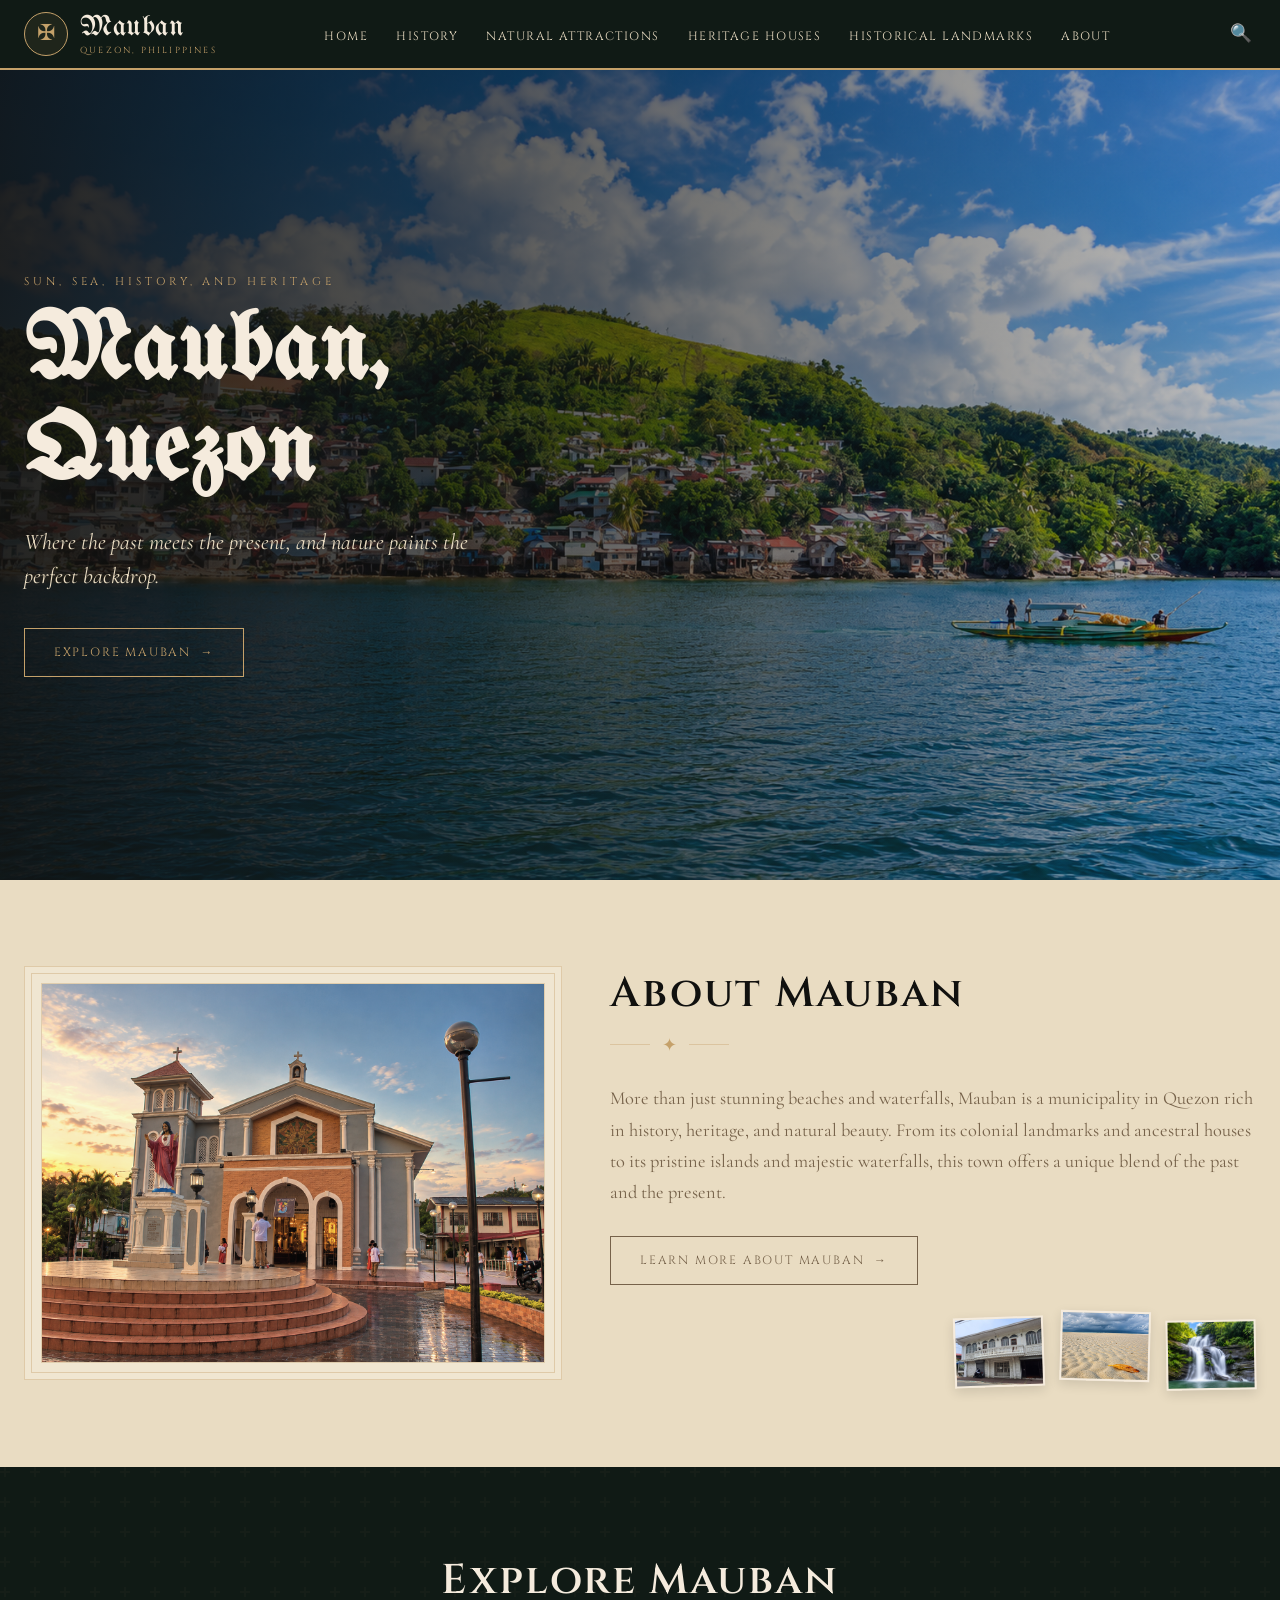
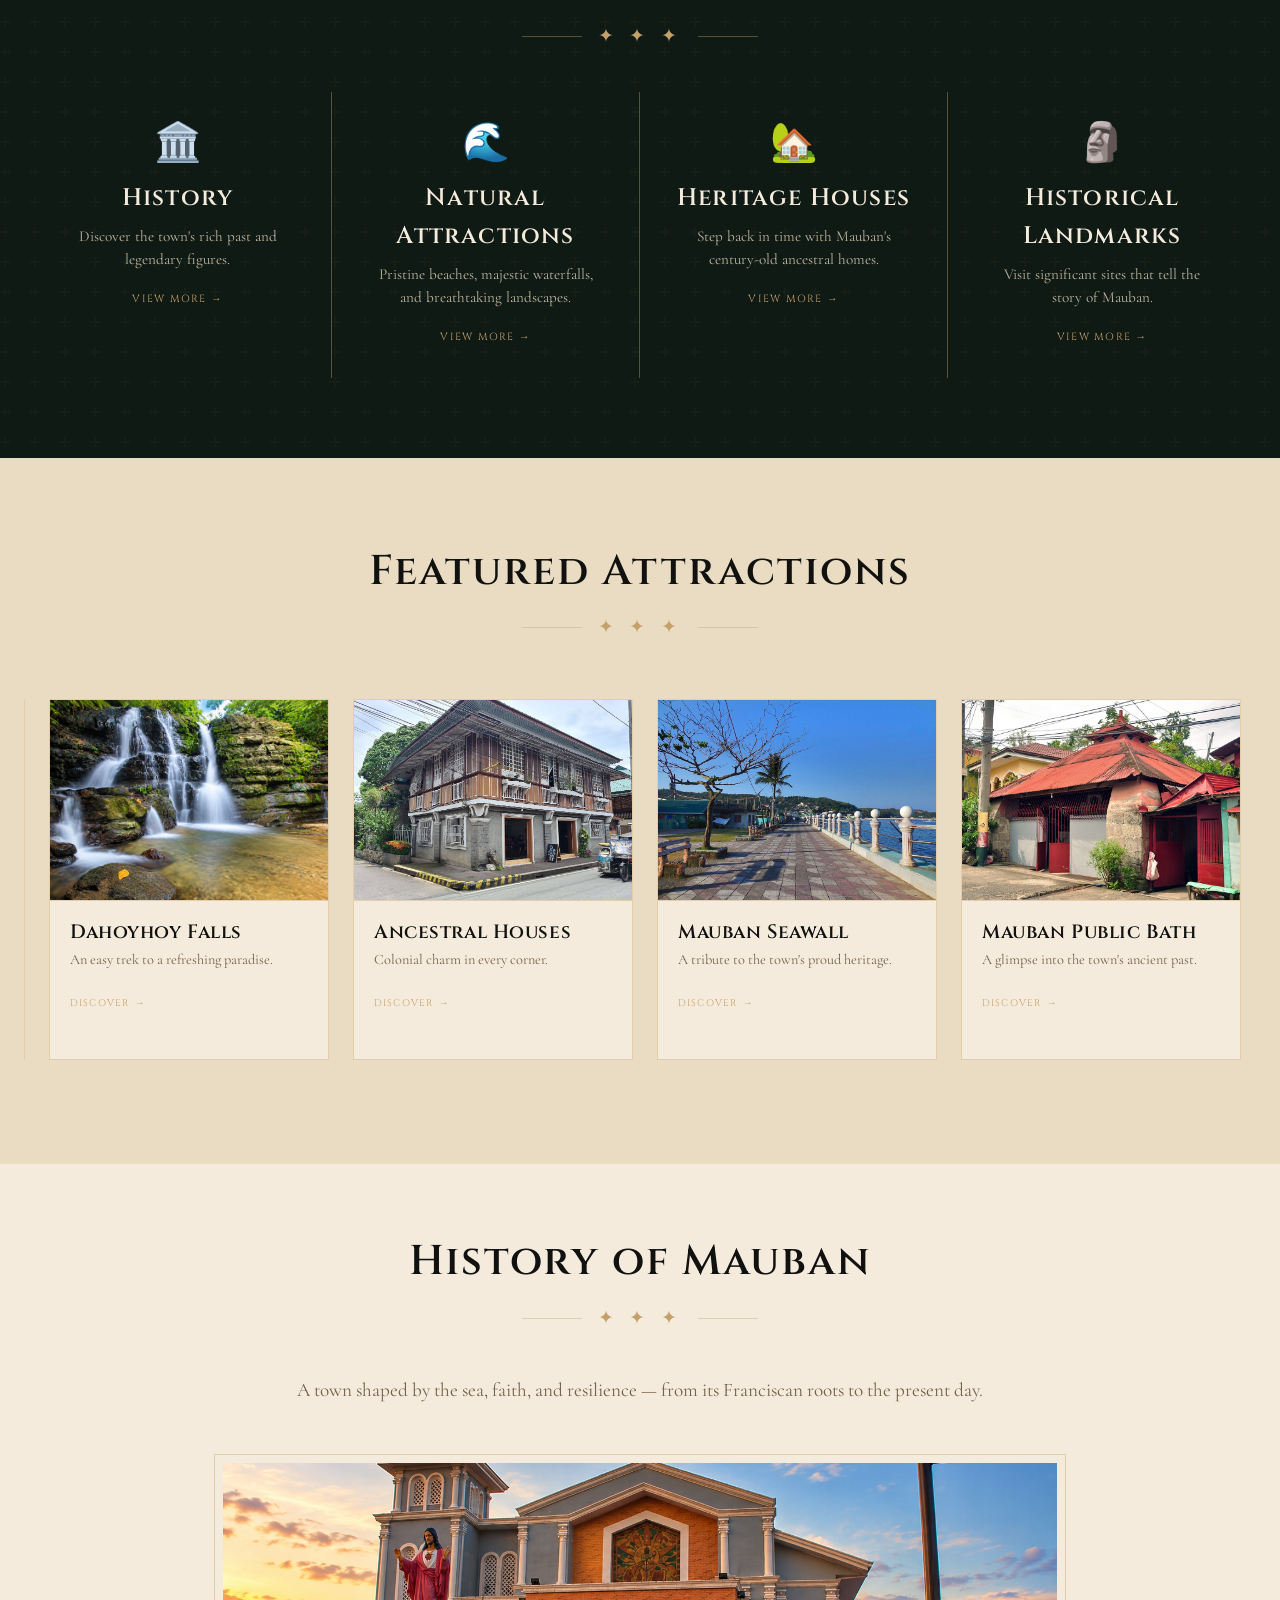
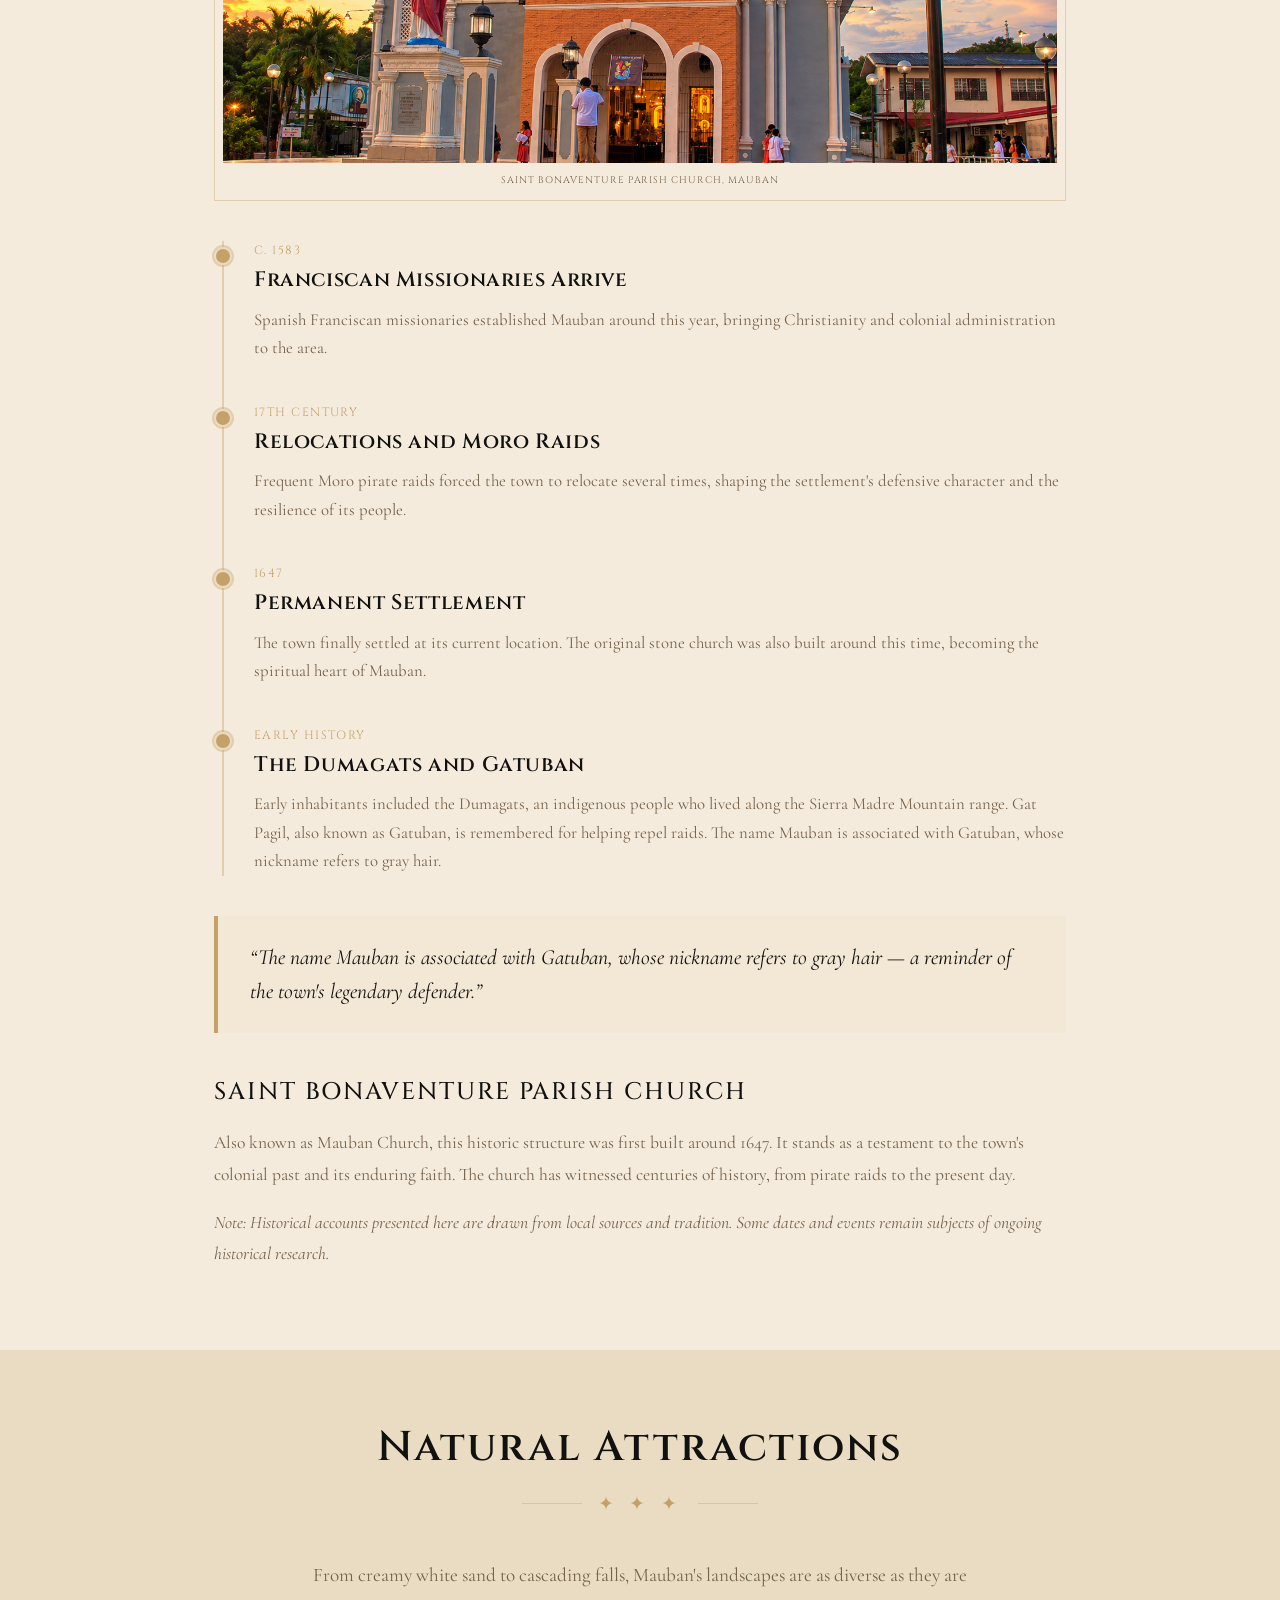
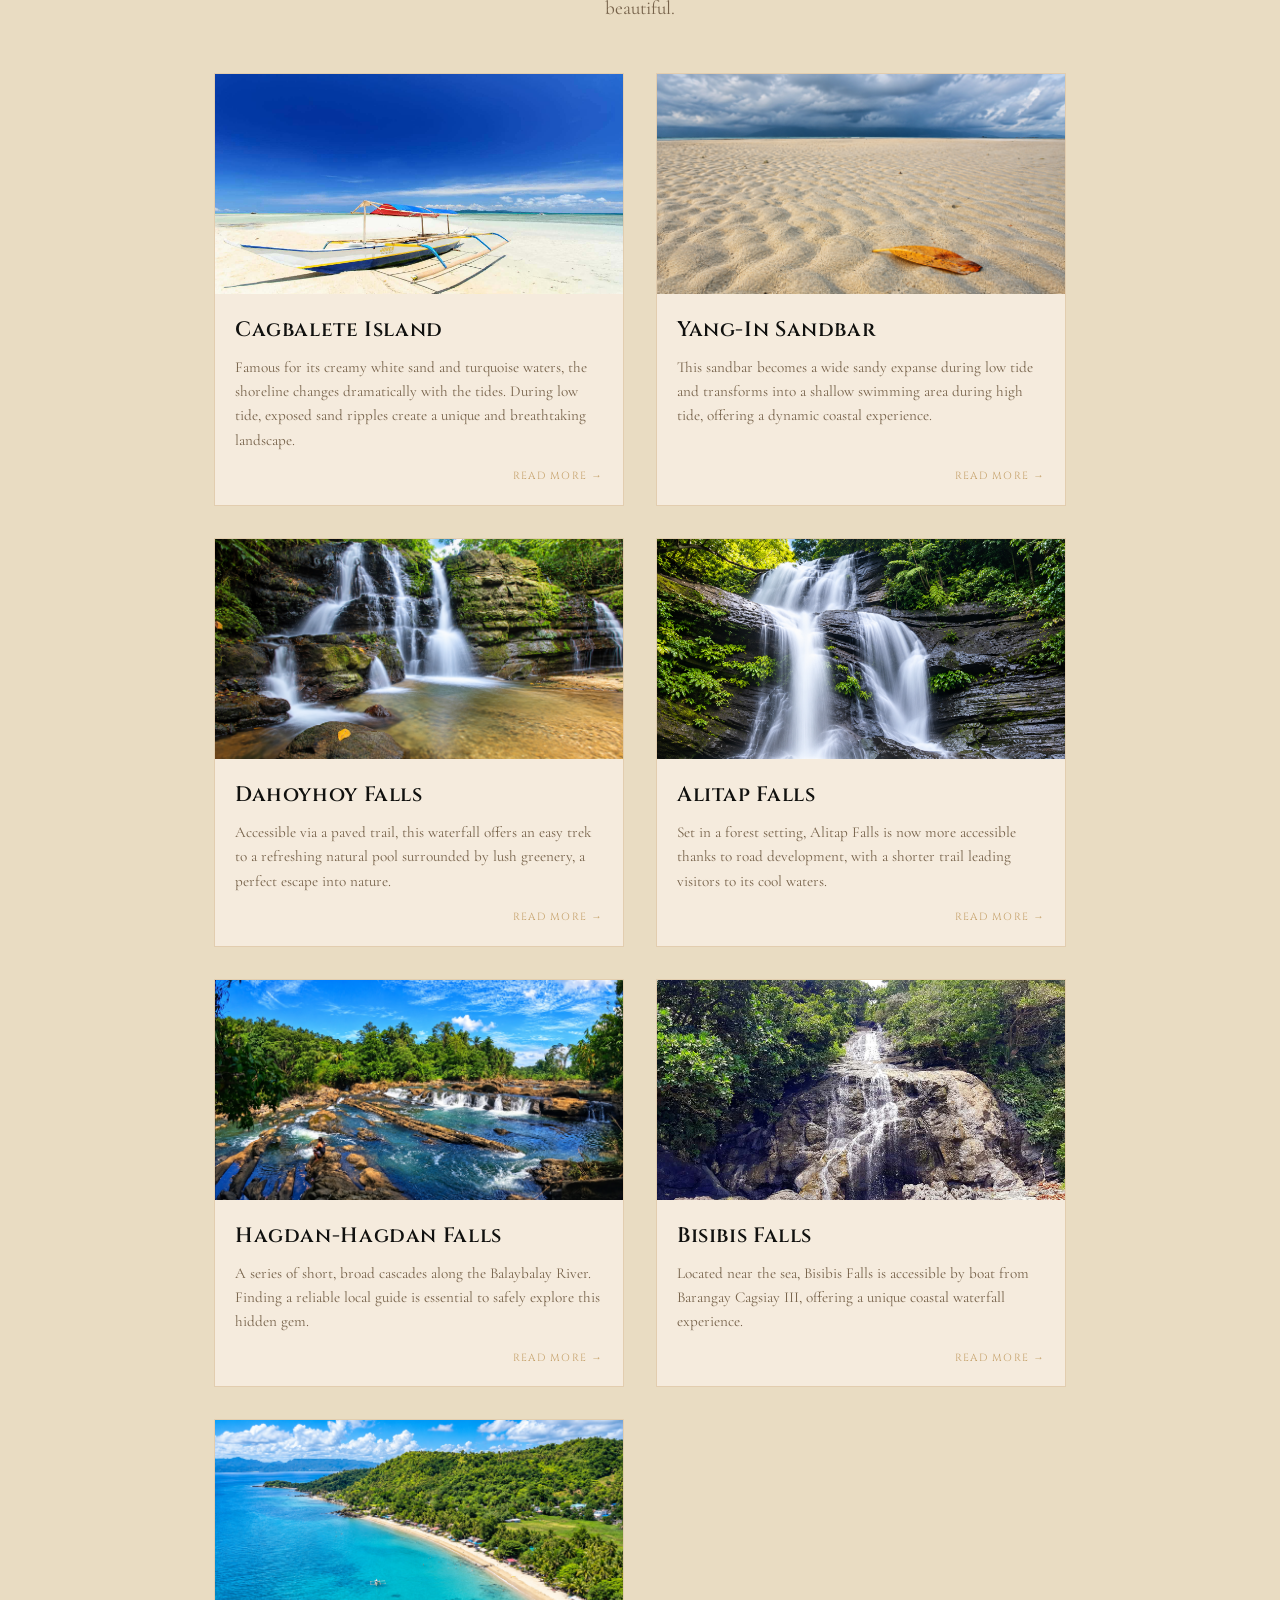
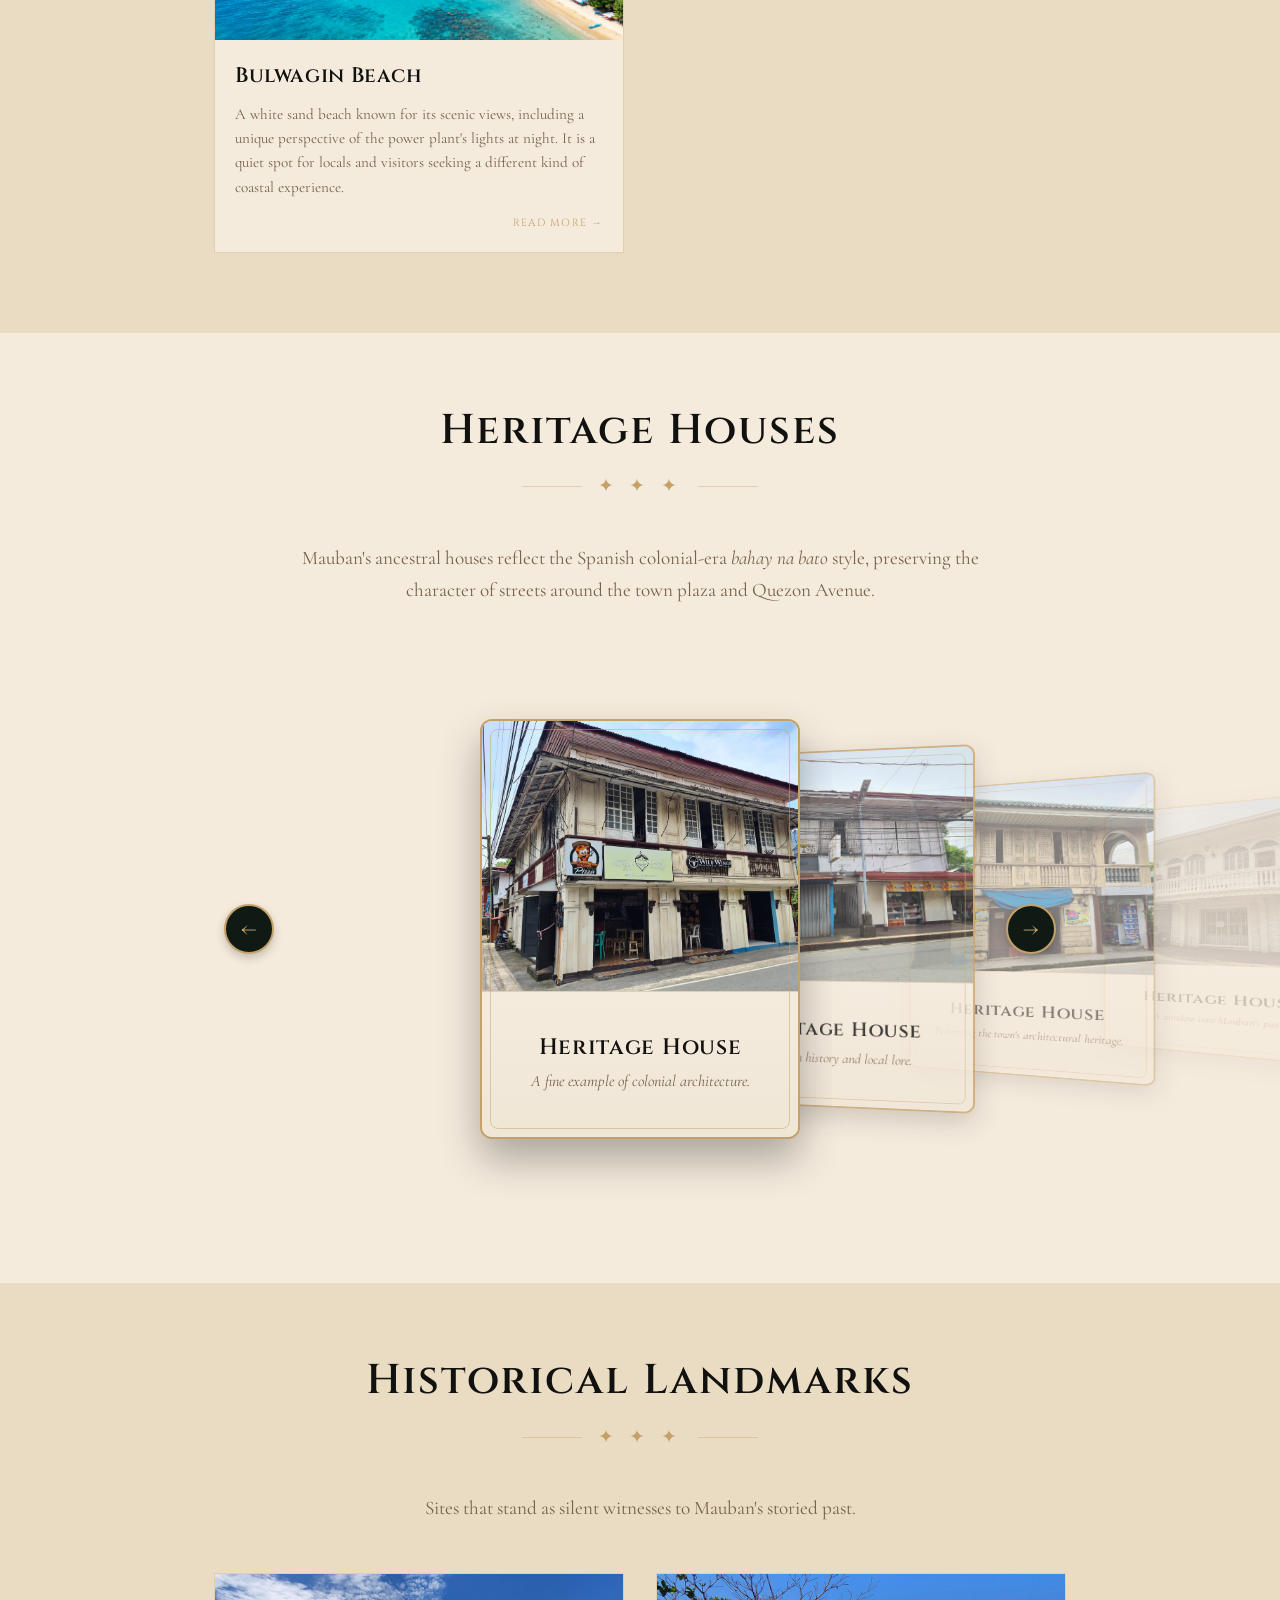
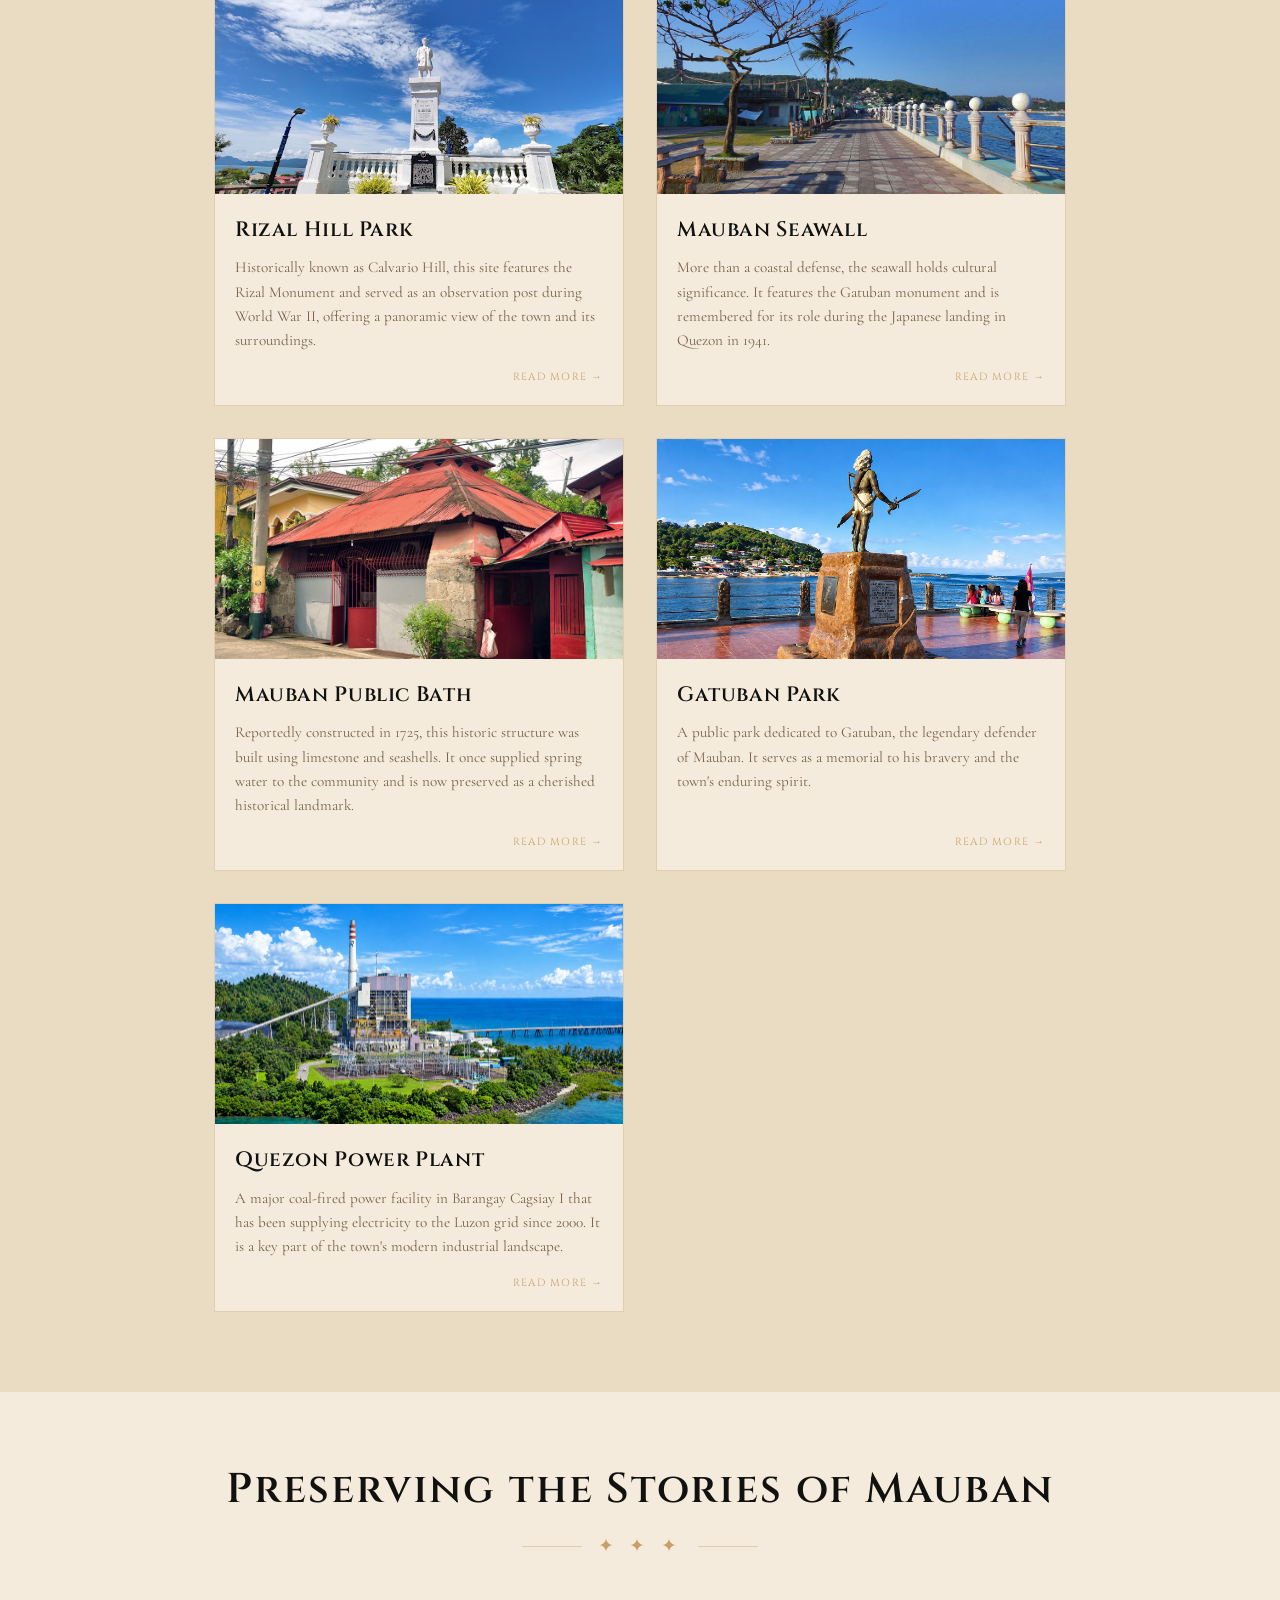
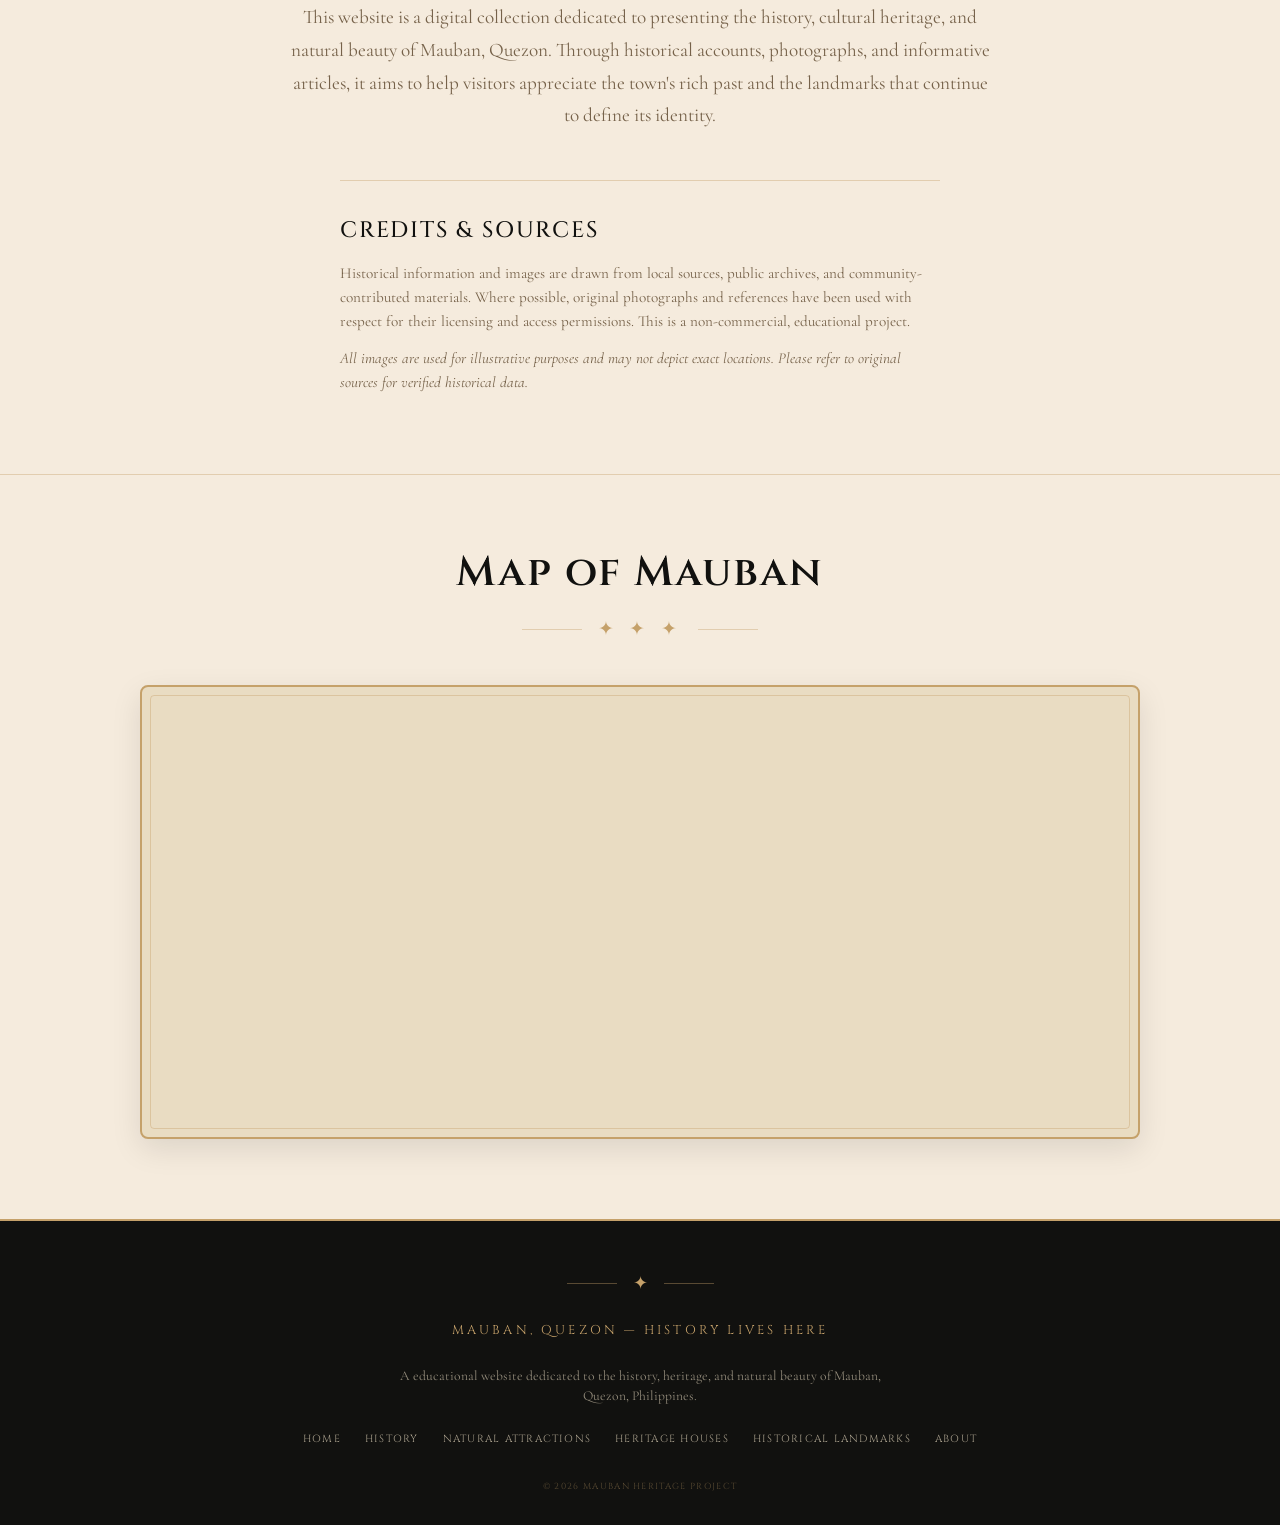
==== commit 5256f5fc: "src src" ====
--- a/index.html
+++ b/index.html
@@ -202,7 +202,7 @@
               <span class="arrow-link">Discover <span class="arrow">→</span></span>
             </div>
           </a>
-          <!-- 7: Quezon Power Plant -->
+          <!-- 7 -->
           <a href="#landmarks" class="attraction-card" data-title="Quezon Power Plant">
             <div class="attraction-card-img">
               <img src="powerplant.png" alt="Quezon Power Plant" loading="lazy">
@@ -213,7 +213,7 @@
               <span class="arrow-link">Discover <span class="arrow">→</span></span>
             </div>
           </a>
-          <!-- 8: Bulwagin Beach -->
+          <!-- 8 -->
           <a href="#natural" class="attraction-card" data-title="Bulwagin Beach">
             <div class="attraction-card-img">
               <img src="bulwagin.jpg" alt="Bulwagin Beach" loading="lazy">
@@ -492,7 +492,6 @@
     </div>
   </section>
 
-  <!-- ==================== ABOUT PAGE ==================== -->
   <section class="page-section" id="about-page" style="background: var(--ivory);">
     <div class="container">
       <h2 class="page-title">Preserving the Stories of Mauban</h2>
@@ -513,7 +512,6 @@
     </div>
   </section>
 
-  <!-- ==================== MAP SECTION ==================== -->
   <section class="map-section" id="map">
     <div class="container">
       <h2 class="section-heading">Map of Mauban</h2>
@@ -531,7 +529,6 @@
     </div>
   </section>
 
-  <!-- FOOTER -->
   <footer class="footer">
     <div class="container">
       <div class="footer-ornament"><span>✦</span></div>
@@ -551,16 +548,12 @@
     </div>
   </footer>
 
-  <!-- LIGHTBOX -->
   <div class="lightbox" id="lightbox">
     <span class="lightbox-close" id="lightboxClose">&times;</span>
     <img src="" alt="Enlarged view" id="lightboxImg">
   </div>
 
-  <!-- BACK TO TOP -->
   <button class="back-to-top" id="backToTop" aria-label="Back to top">↑</button>
-
-  <!-- Custom JS -->
   <script src="script.js"></script>
 </body>
-</html>+</html>
--- a/style.css
+++ b/style.css
@@ -16,6 +16,11 @@
   --gold-light: #D4B88C;
 }
 
+html {
+  overflow-x: hidden;
+  width: 100%;
+}
+
 body {
   background-color: var(--parchment);
   color: var(--charcoal);
@@ -23,6 +28,7 @@
   font-size: 1.125rem;
   line-height: 1.6;
   overflow-x: hidden;
+  width: 100%;
   -webkit-font-smoothing: antialiased;
   cursor: url("data:image/svg+xml,%3Csvg xmlns='http://www.w3.org/2000/svg' width='32' height='32' viewBox='0 0 32 32'%3E%3Cpath d='M16 2 L20 12 L30 16 L20 20 L16 30 L12 20 L2 16 L12 12 Z' fill='none' stroke='%23C5A16A' stroke-width='2' stroke-linejoin='round'/%3E%3Ccircle cx='16' cy='16' r='2' fill='%23C5A16A'/%3E%3C/svg%3E") 16 16, auto;
 }
@@ -52,6 +58,7 @@
 
 .container {
   max-width: 1280px;
+  width: 100%;
   margin: 0 auto;
   padding: 0 1.5rem;
 }
@@ -119,6 +126,7 @@
   top: 0;
   z-index: 1000;
   transition: background 0.3s;
+  width: 100%;
 }
 
 .navbar .container {
@@ -301,6 +309,7 @@
   align-items: center;
   background: var(--charcoal);
   overflow: hidden;
+  width: 100%;
 }
 
 .hero-image-wrapper {
@@ -411,6 +420,7 @@
   padding: 5rem 0;
   position: relative;
   overflow: hidden;
+  width: 100%;
 }
 
 .about-grid {
@@ -509,6 +519,7 @@
   background: var(--forest);
   padding: 5rem 0;
   position: relative;
+  width: 100%;
 }
 
 .explore-section::before {
@@ -597,6 +608,8 @@
 .featured-section {
   background: var(--parchment);
   padding: 5rem 0;
+  width: 100%;
+  overflow: hidden; /* Prevents horizontal scrolling */
 }
 
 .featured-scroll-wrapper {
@@ -720,6 +733,7 @@
 /* ---------- PAGE CONTENT ---------- */
 .page-section {
   padding: 4rem 0 5rem;
+  width: 100%;
 }
 
 .page-section .container {
@@ -1192,6 +1206,7 @@
   background: var(--ivory);
   padding: 4rem 0 5rem;
   border-top: 1px solid var(--gold-dim);
+  width: 100%;
 }
 
 .map-container {
@@ -1231,6 +1246,7 @@
   text-align: center;
   padding: 3rem 0 2rem;
   border-top: 2px solid var(--gold);
+  width: 100%;
 }
 
 .footer-ornament {
@@ -1509,4 +1525,4 @@
 
 .text-center {
   text-align: center;
-}+}
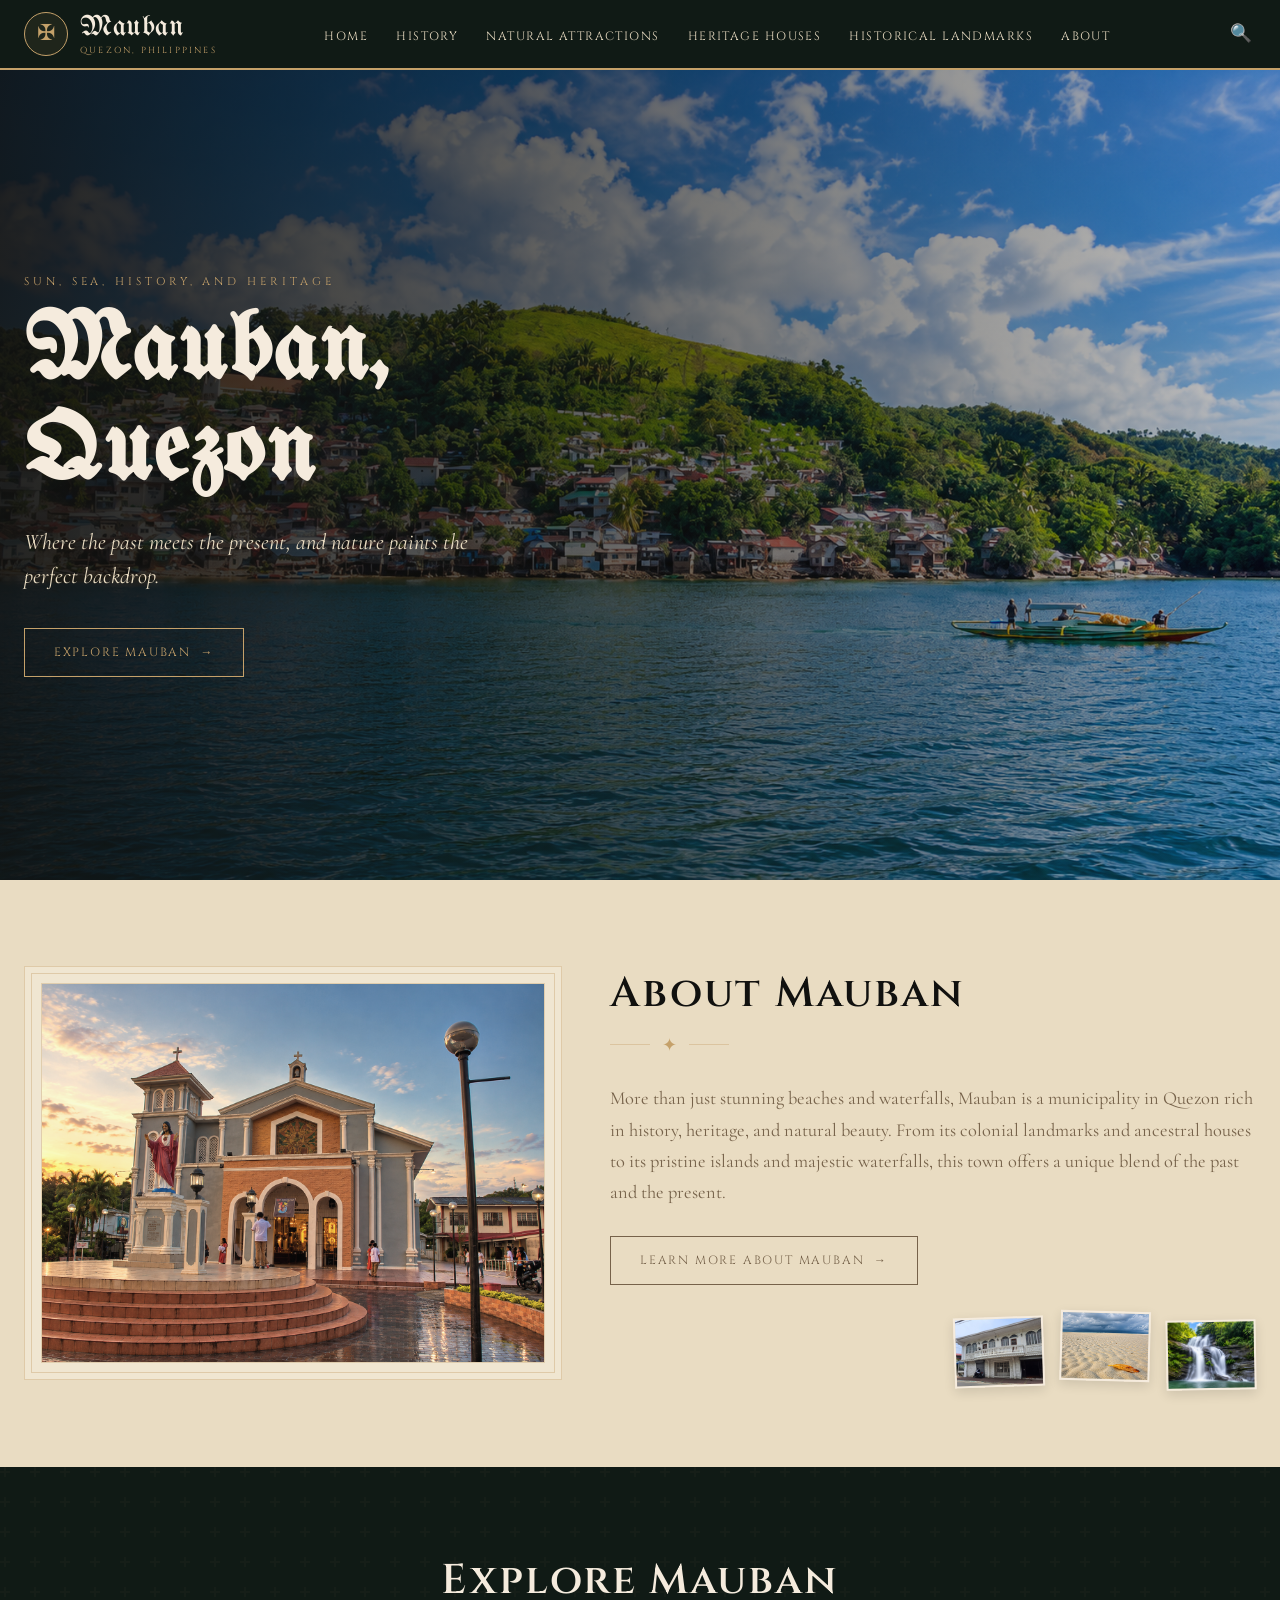
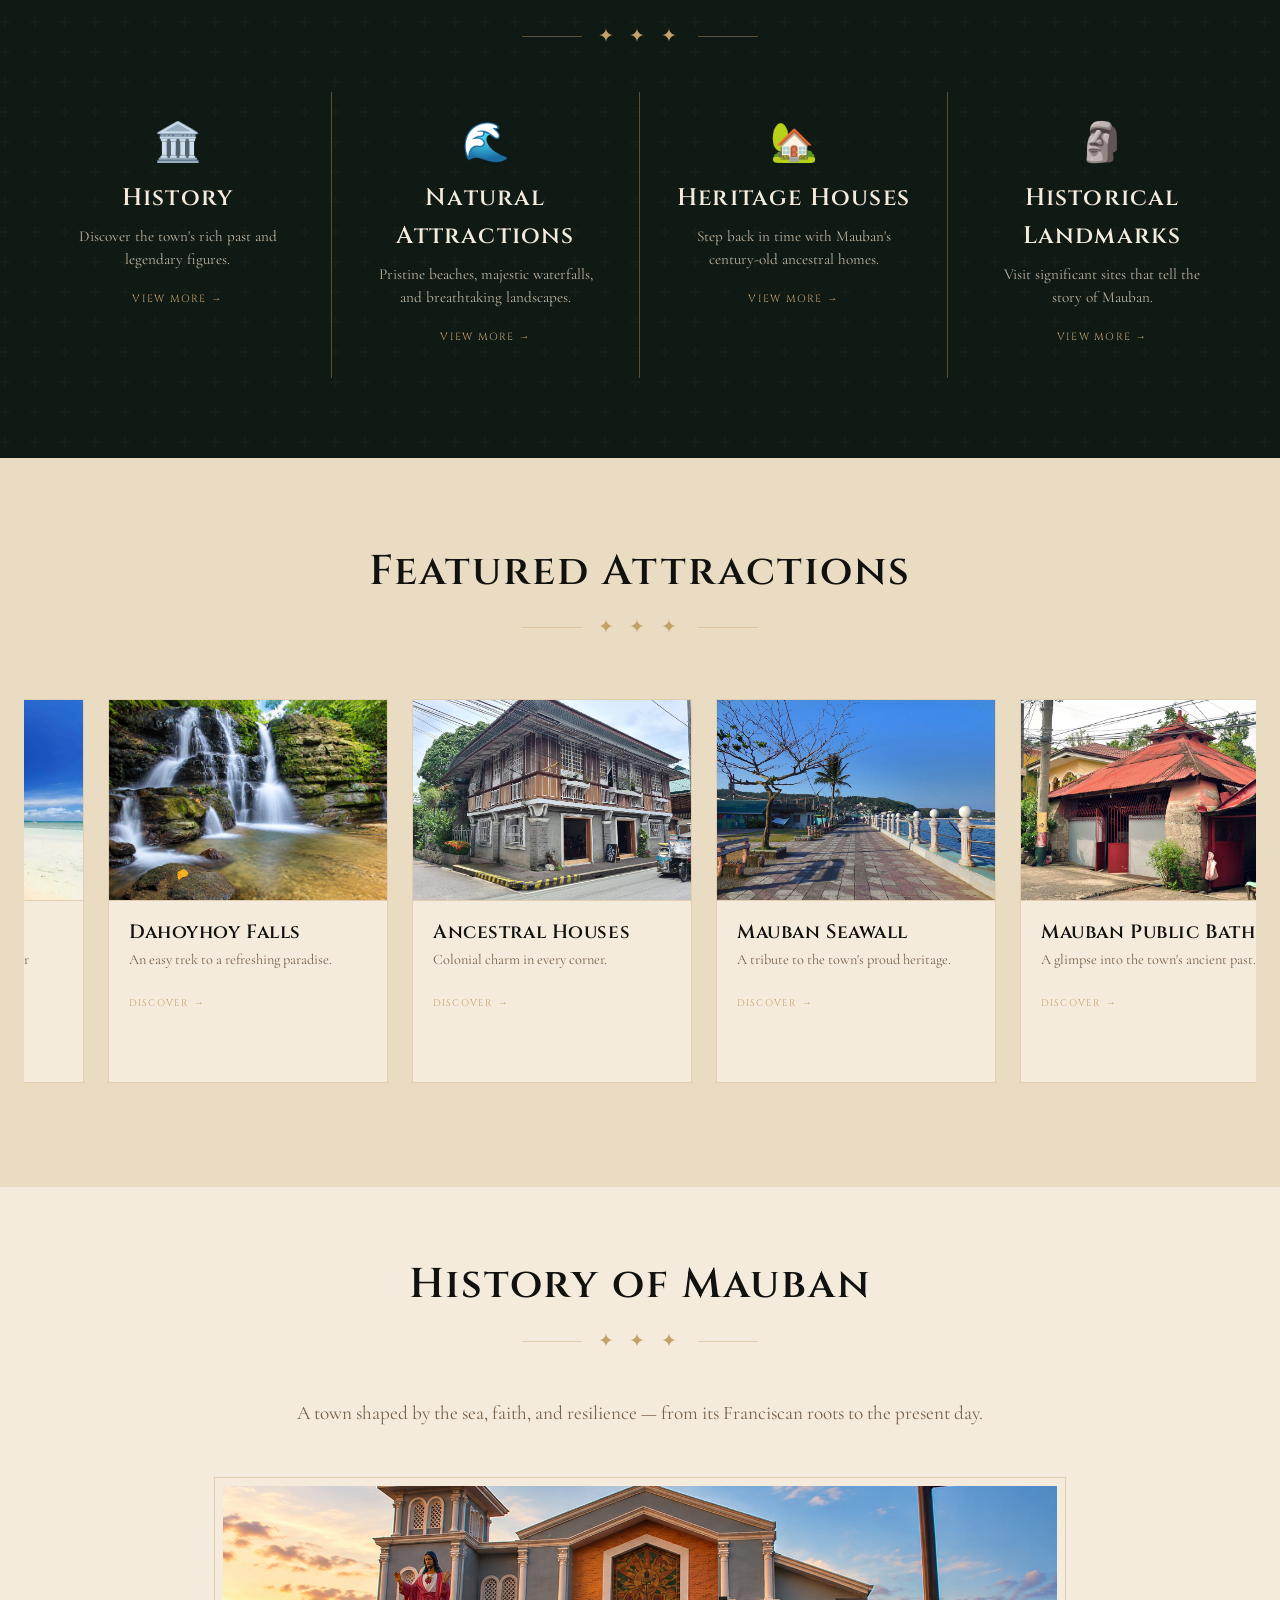
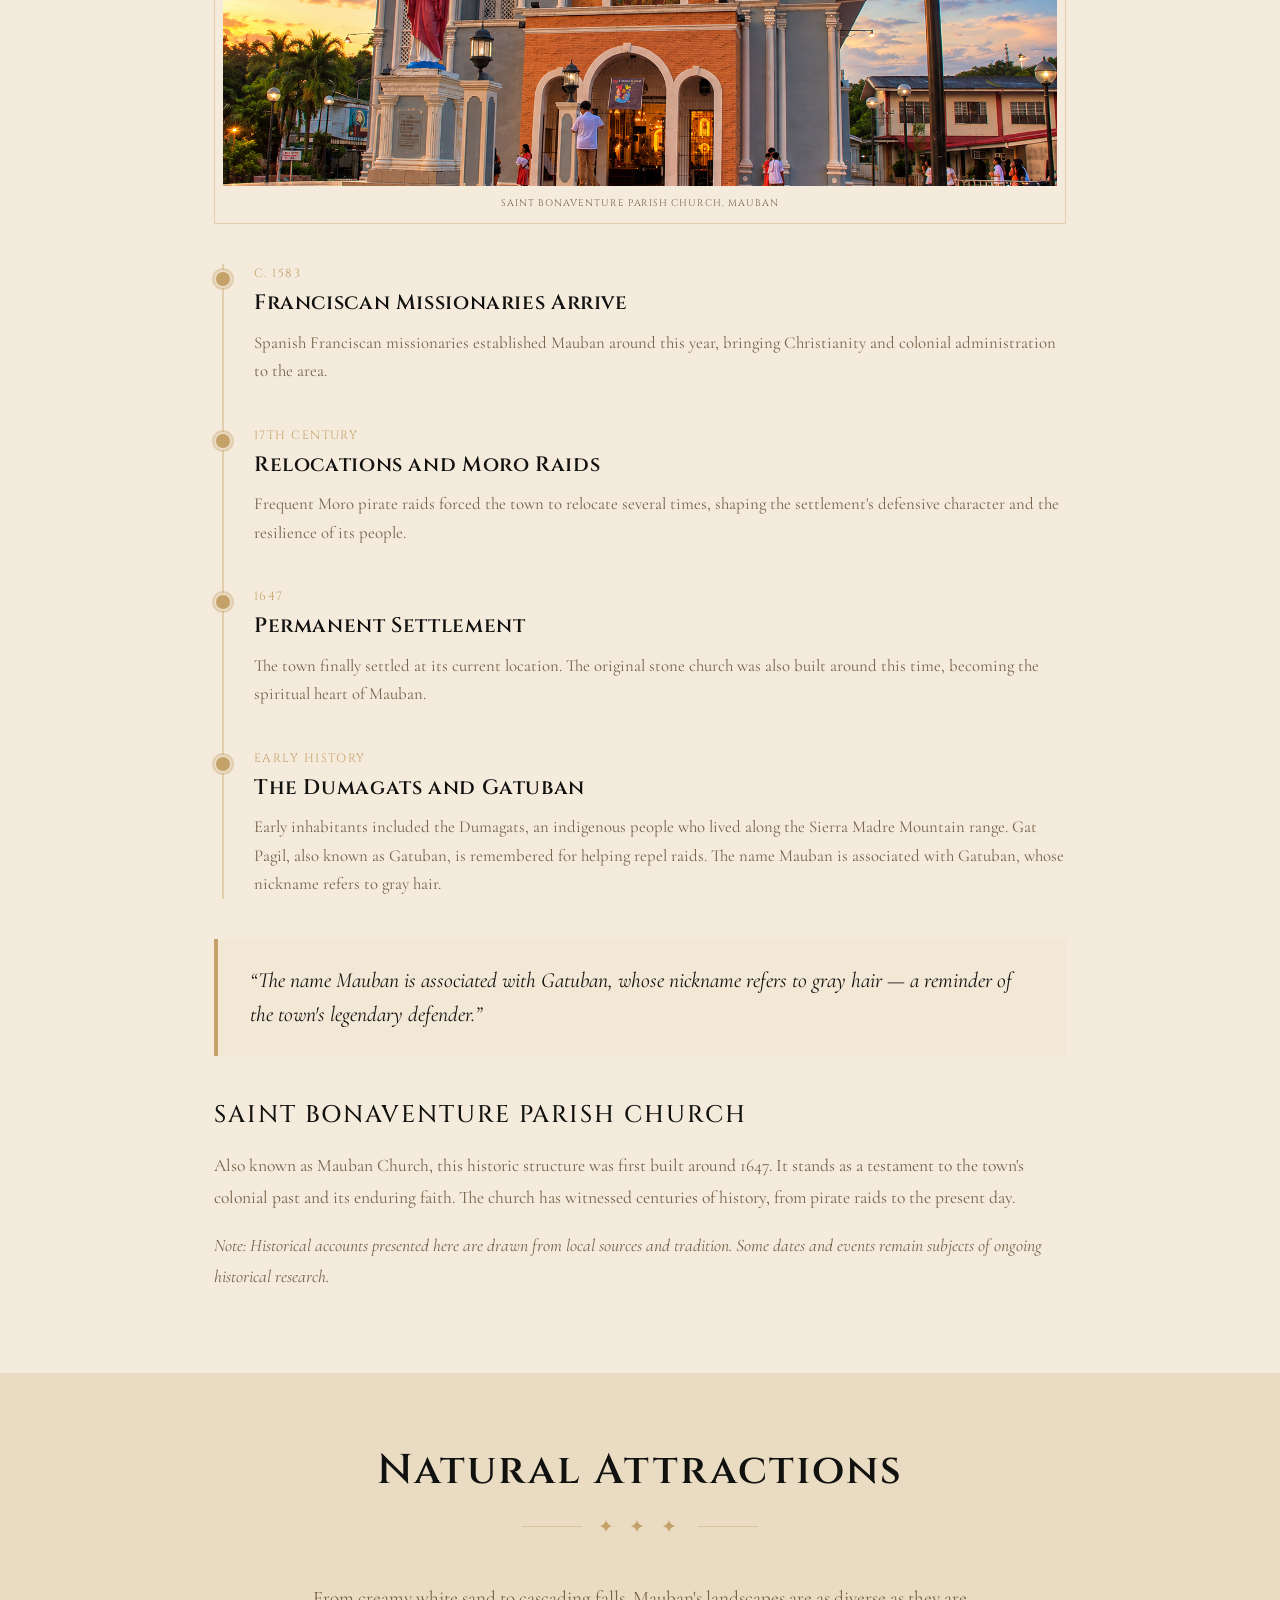
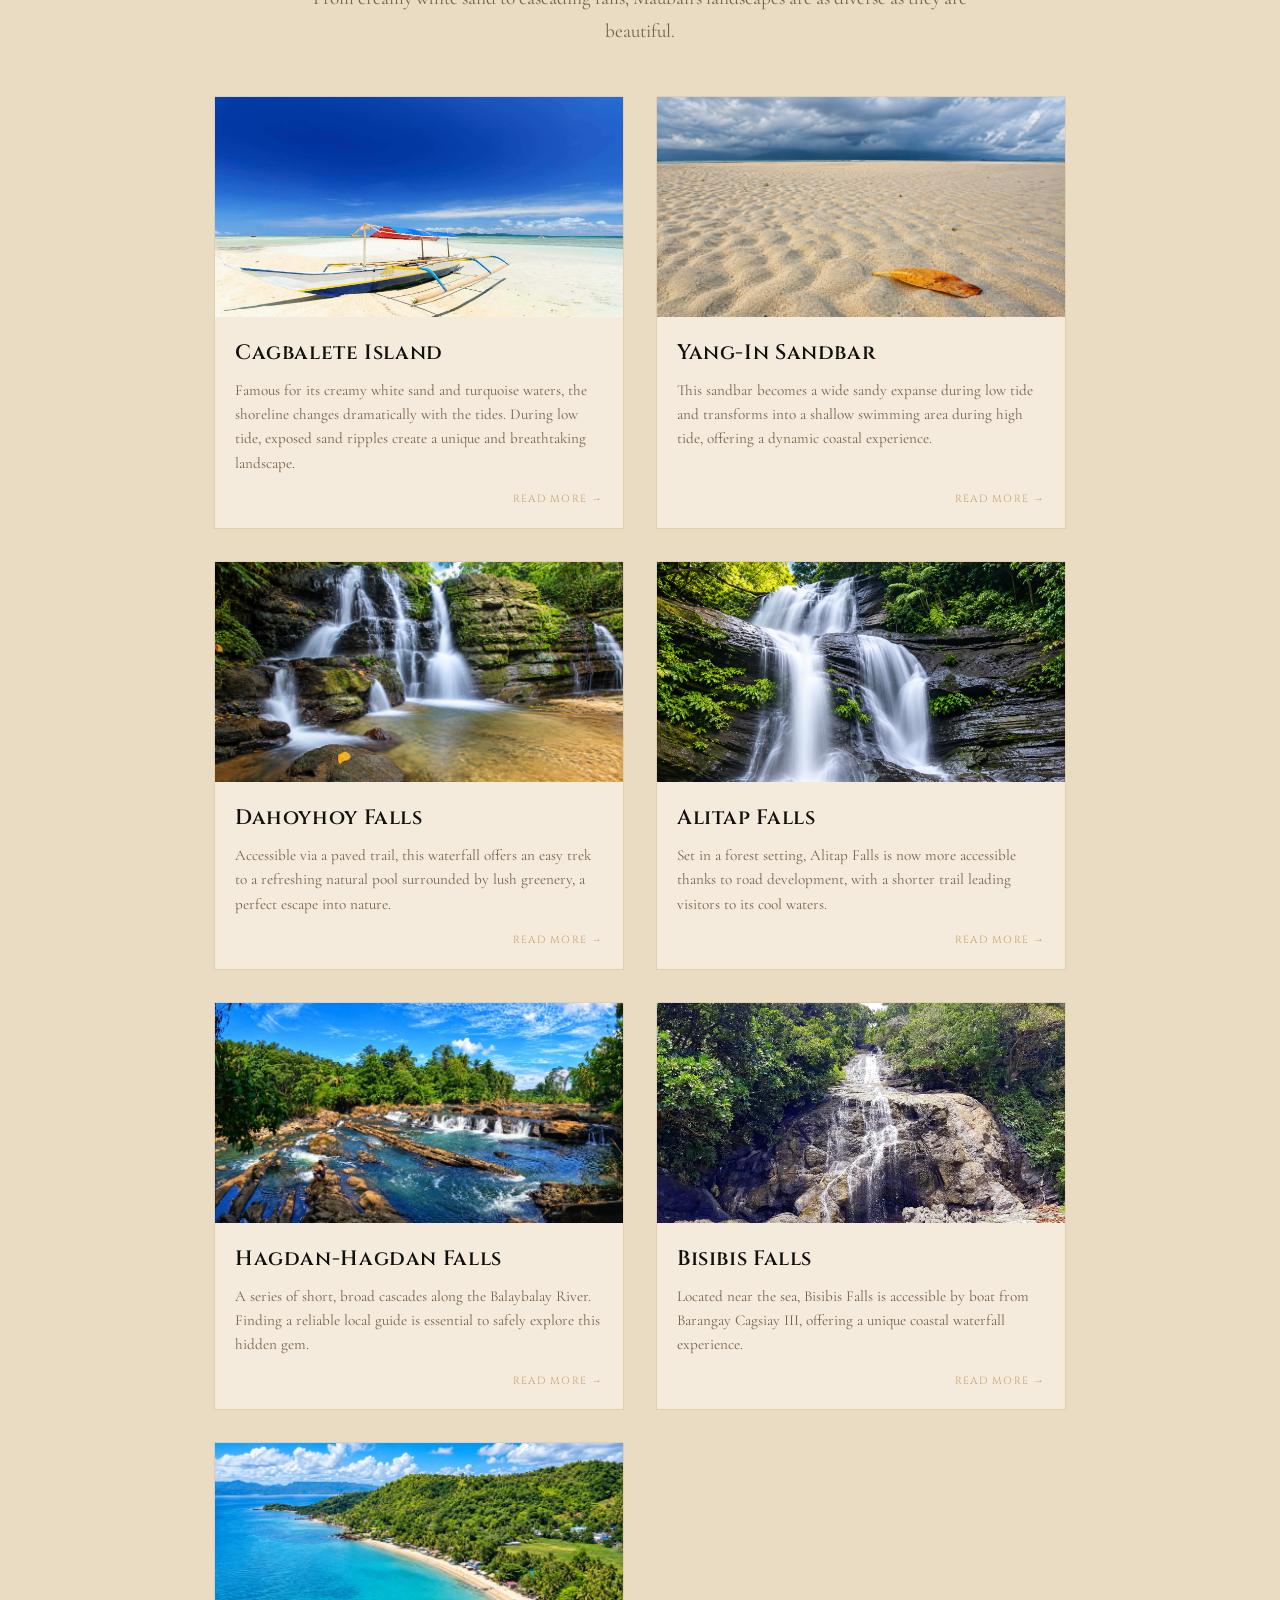
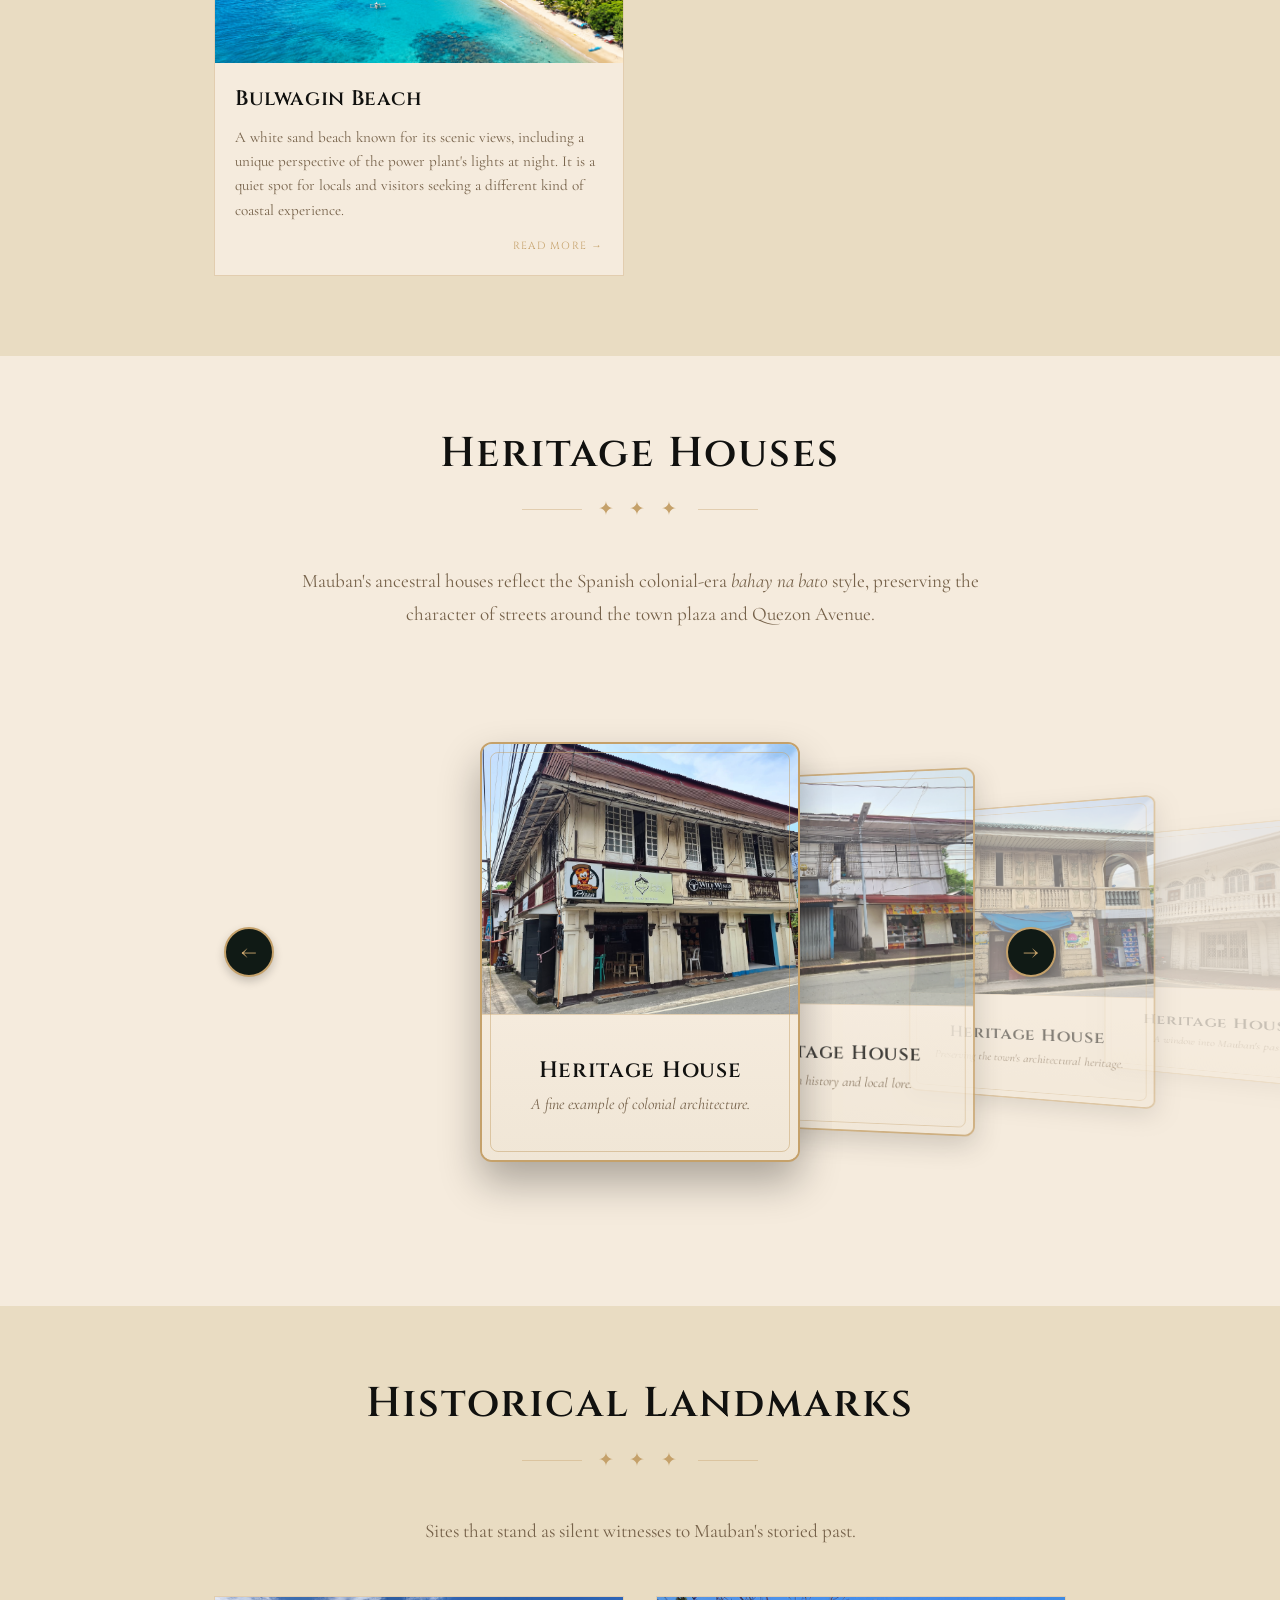
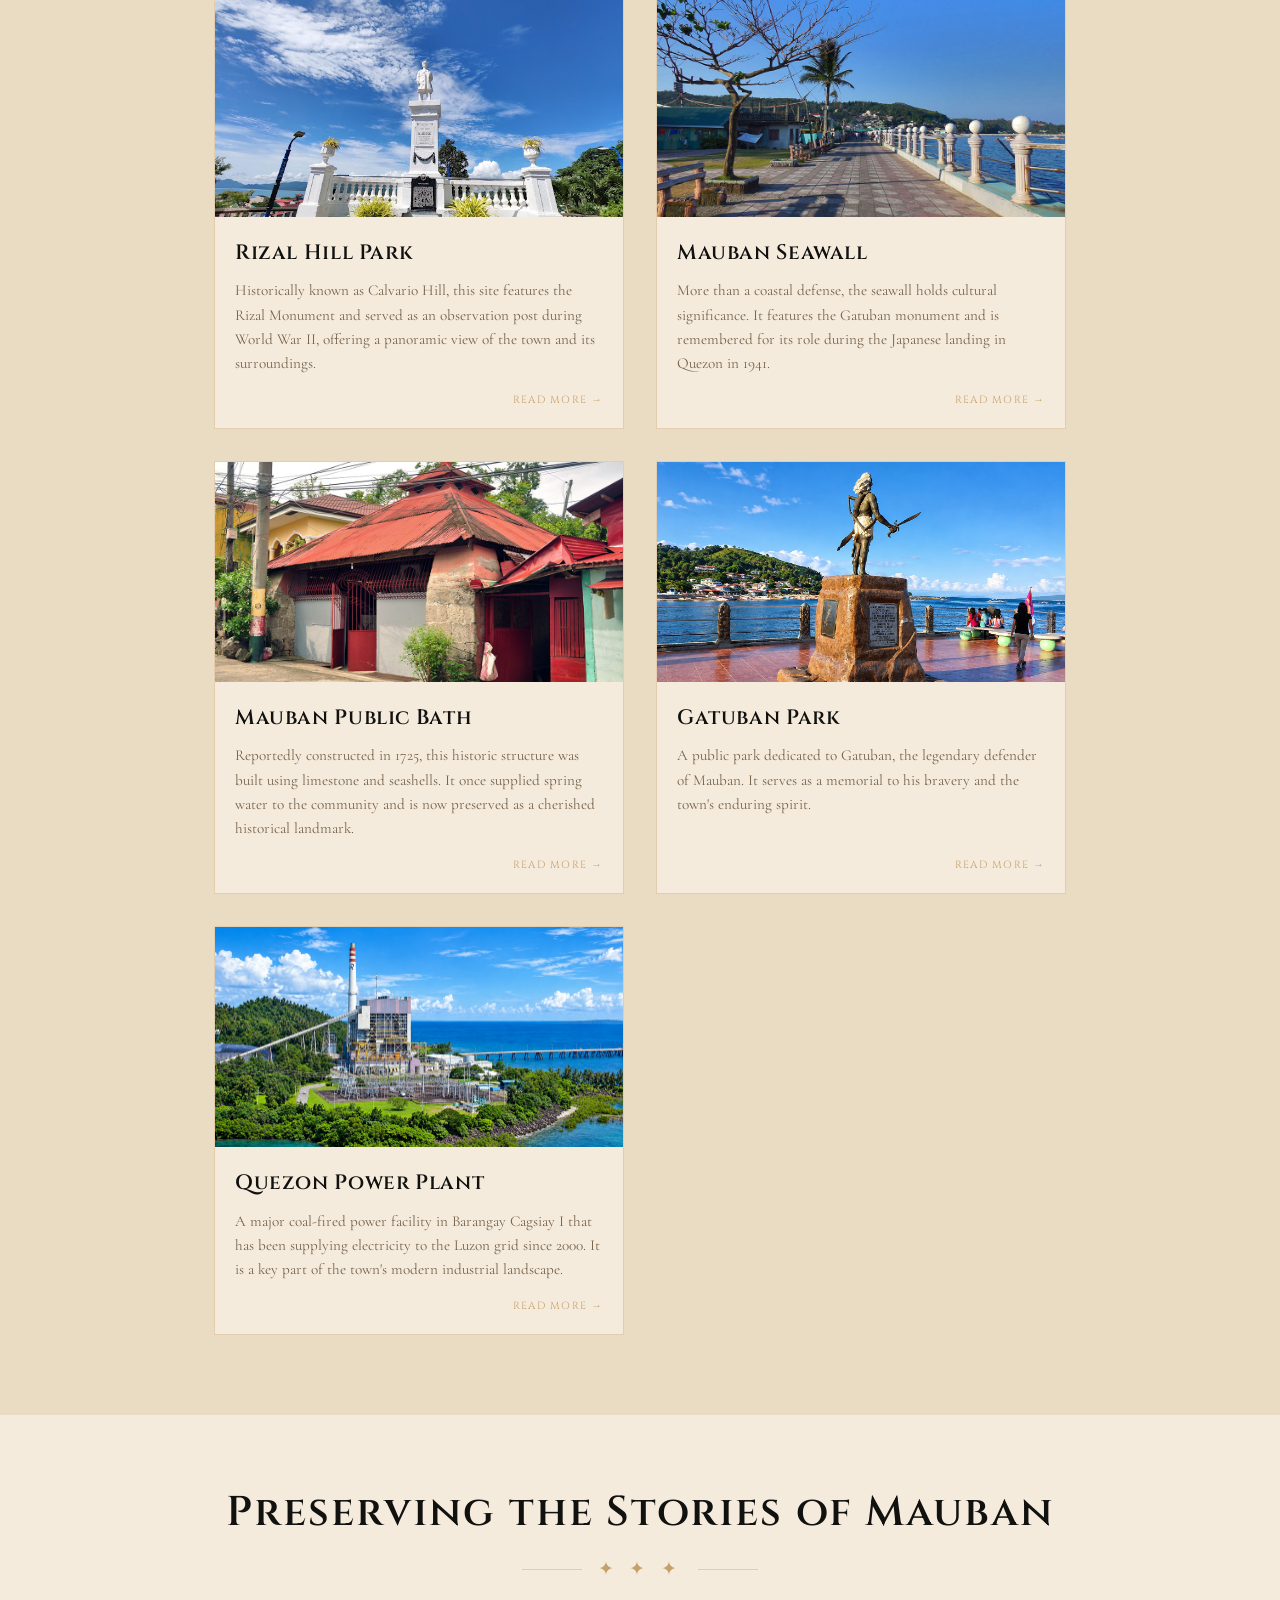
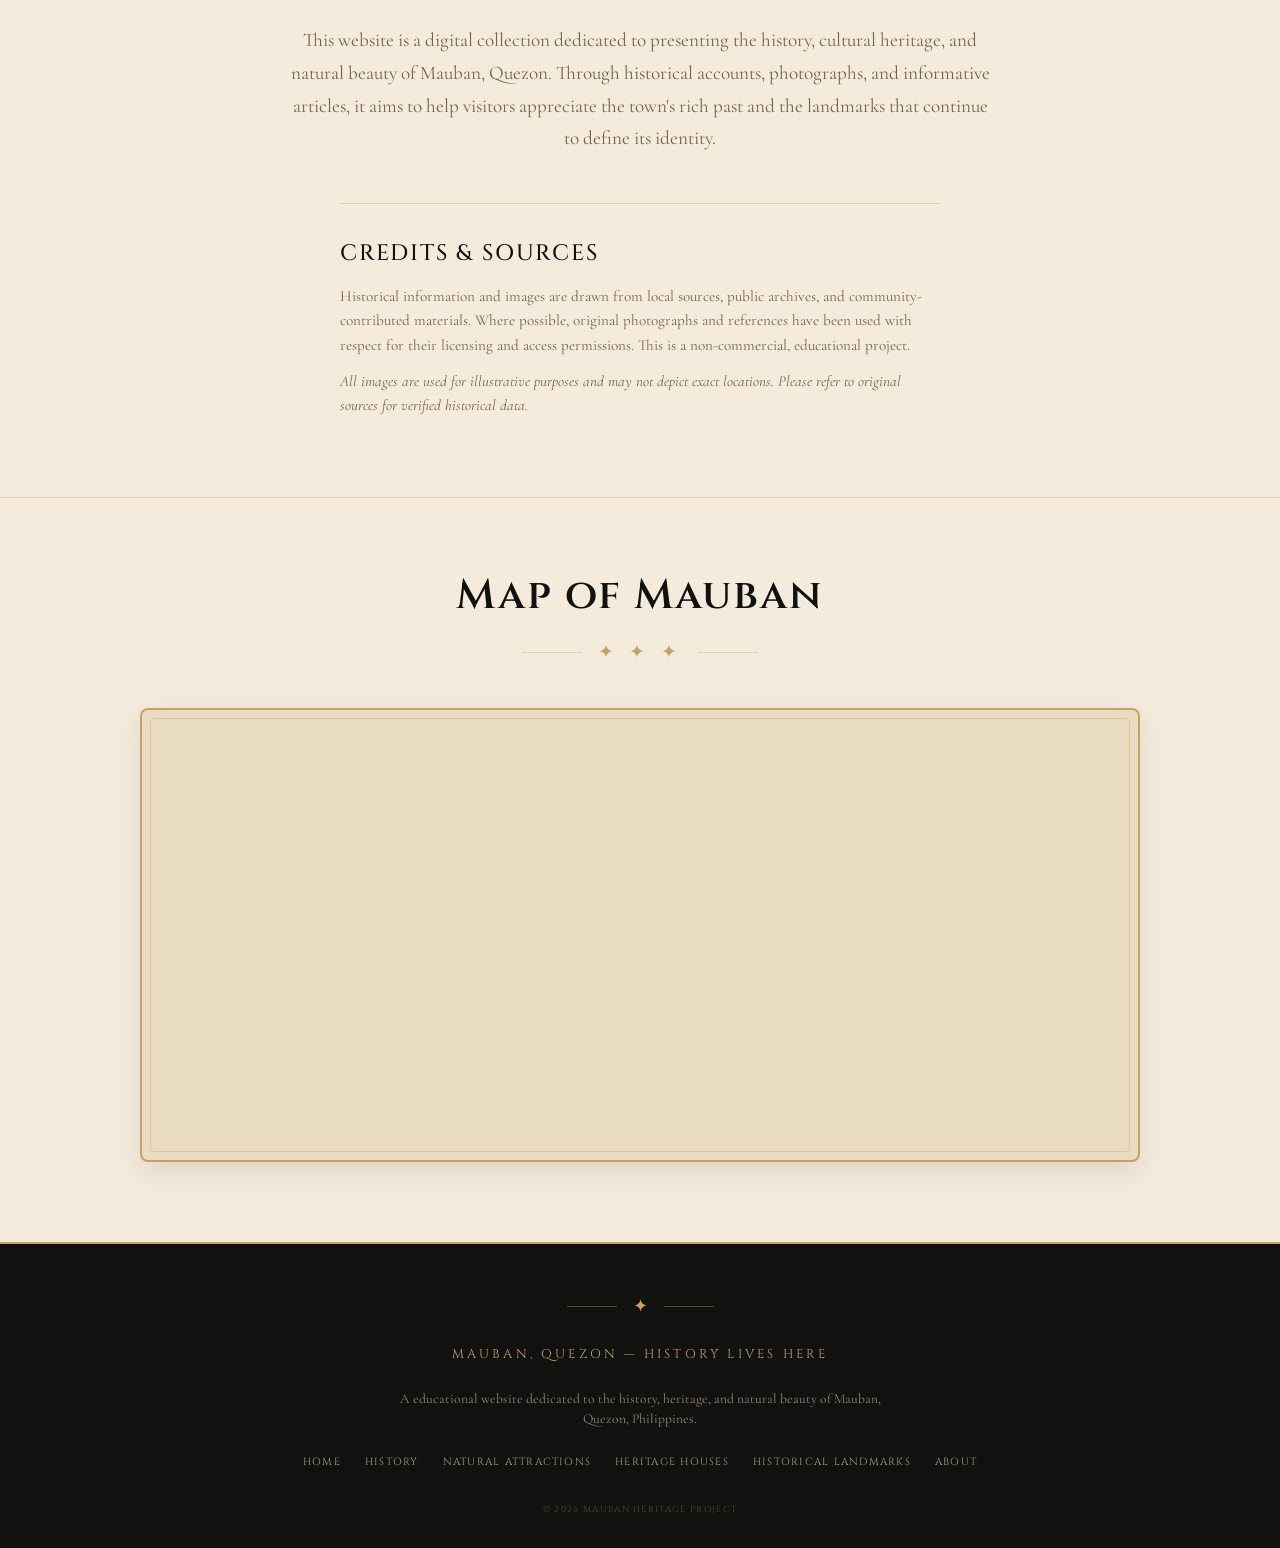
==== commit 29272975: "src src" ====
--- a/index.html
+++ b/index.html
@@ -213,6 +213,17 @@
               <span class="arrow-link">Discover <span class="arrow">→</span></span>
             </div>
           </a>
+          <!-- 9 -->
+          <a href="#landmarks" class="attraction-card" data-title="Hagdan-Hagdan Falls">
+            <div class="attraction-card-img">
+              <img src="hagdan.png" alt="Hagdan" loading="lazy">
+            </div>
+            <div class="attraction-card-body">
+              <h3>Hagdan-Hagdan Falls</h3>
+              <p>A series of short, broad cascades along the Balaybalay River.</p>
+              <span class="arrow-link">Discover <span class="arrow">→</span></span>
+            </div>
+          </a>
           <!-- 8 -->
           <a href="#natural" class="attraction-card" data-title="Bulwagin Beach">
             <div class="attraction-card-img">
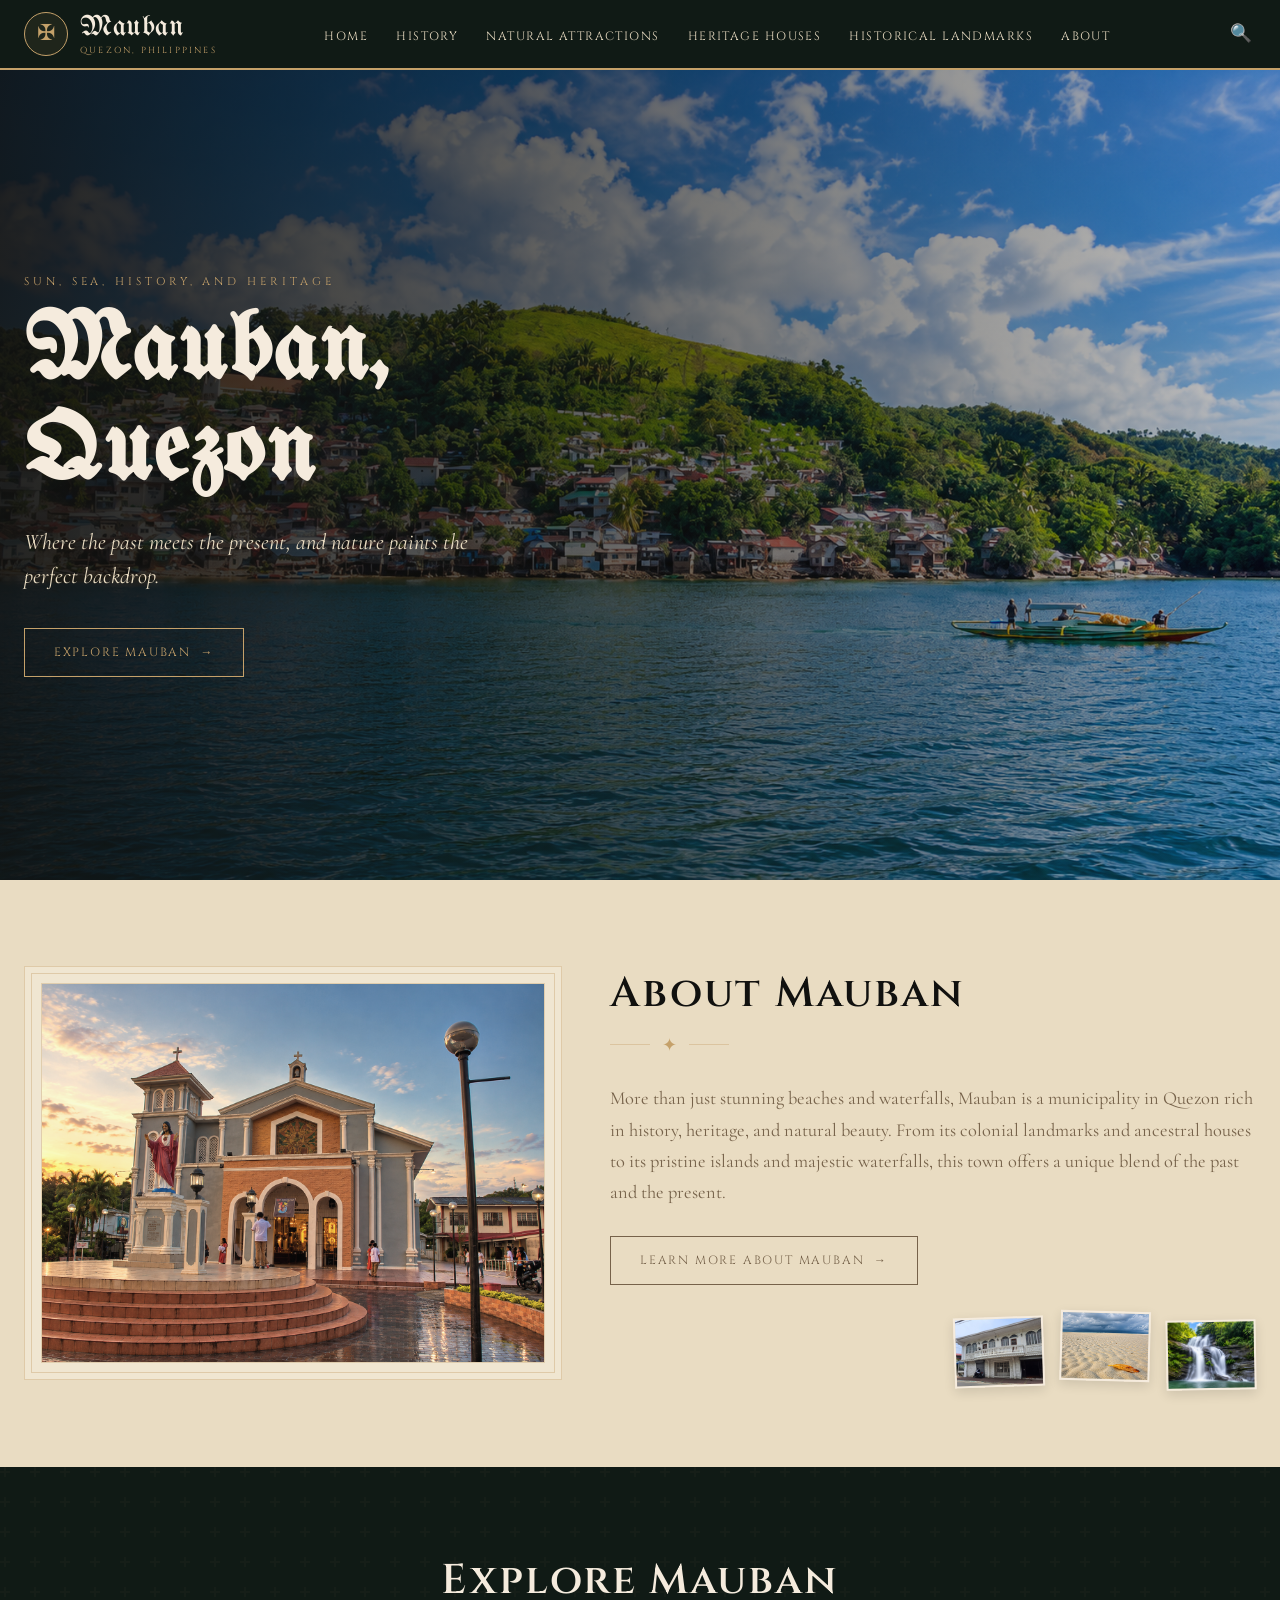
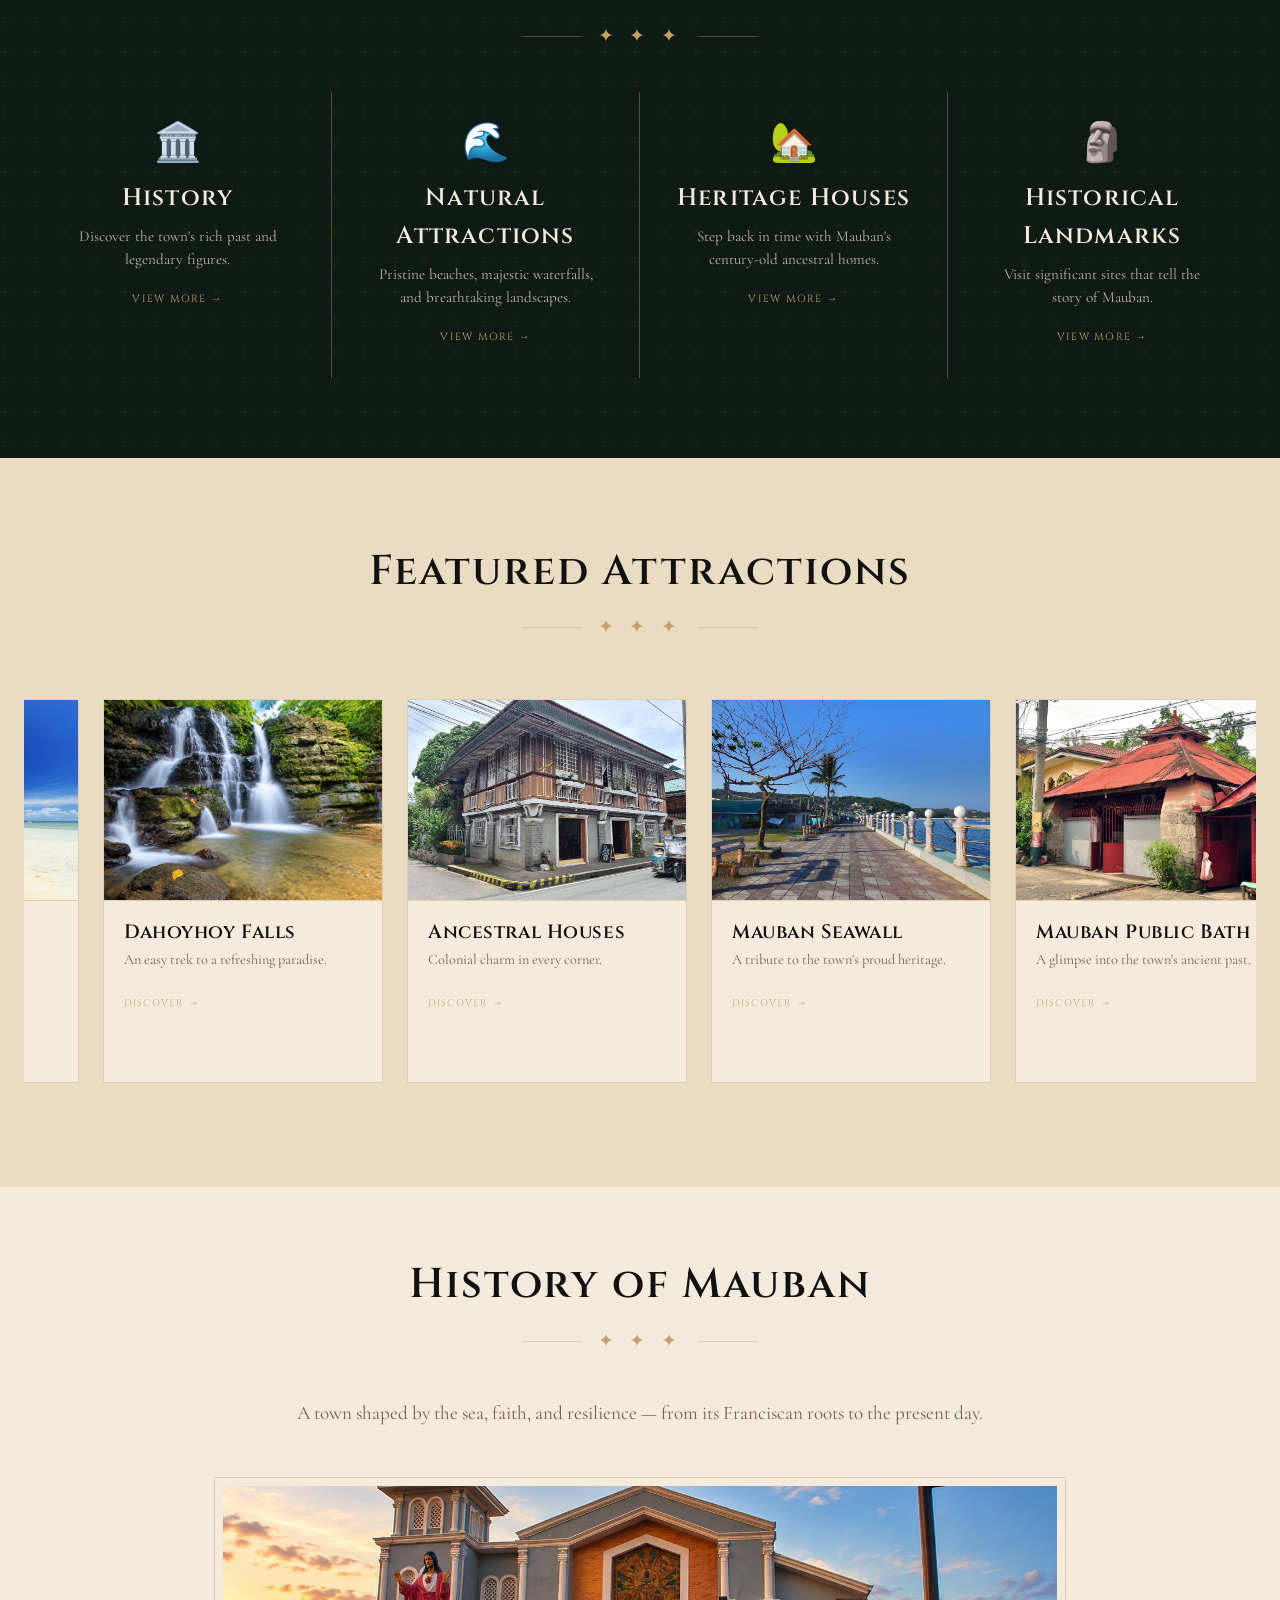
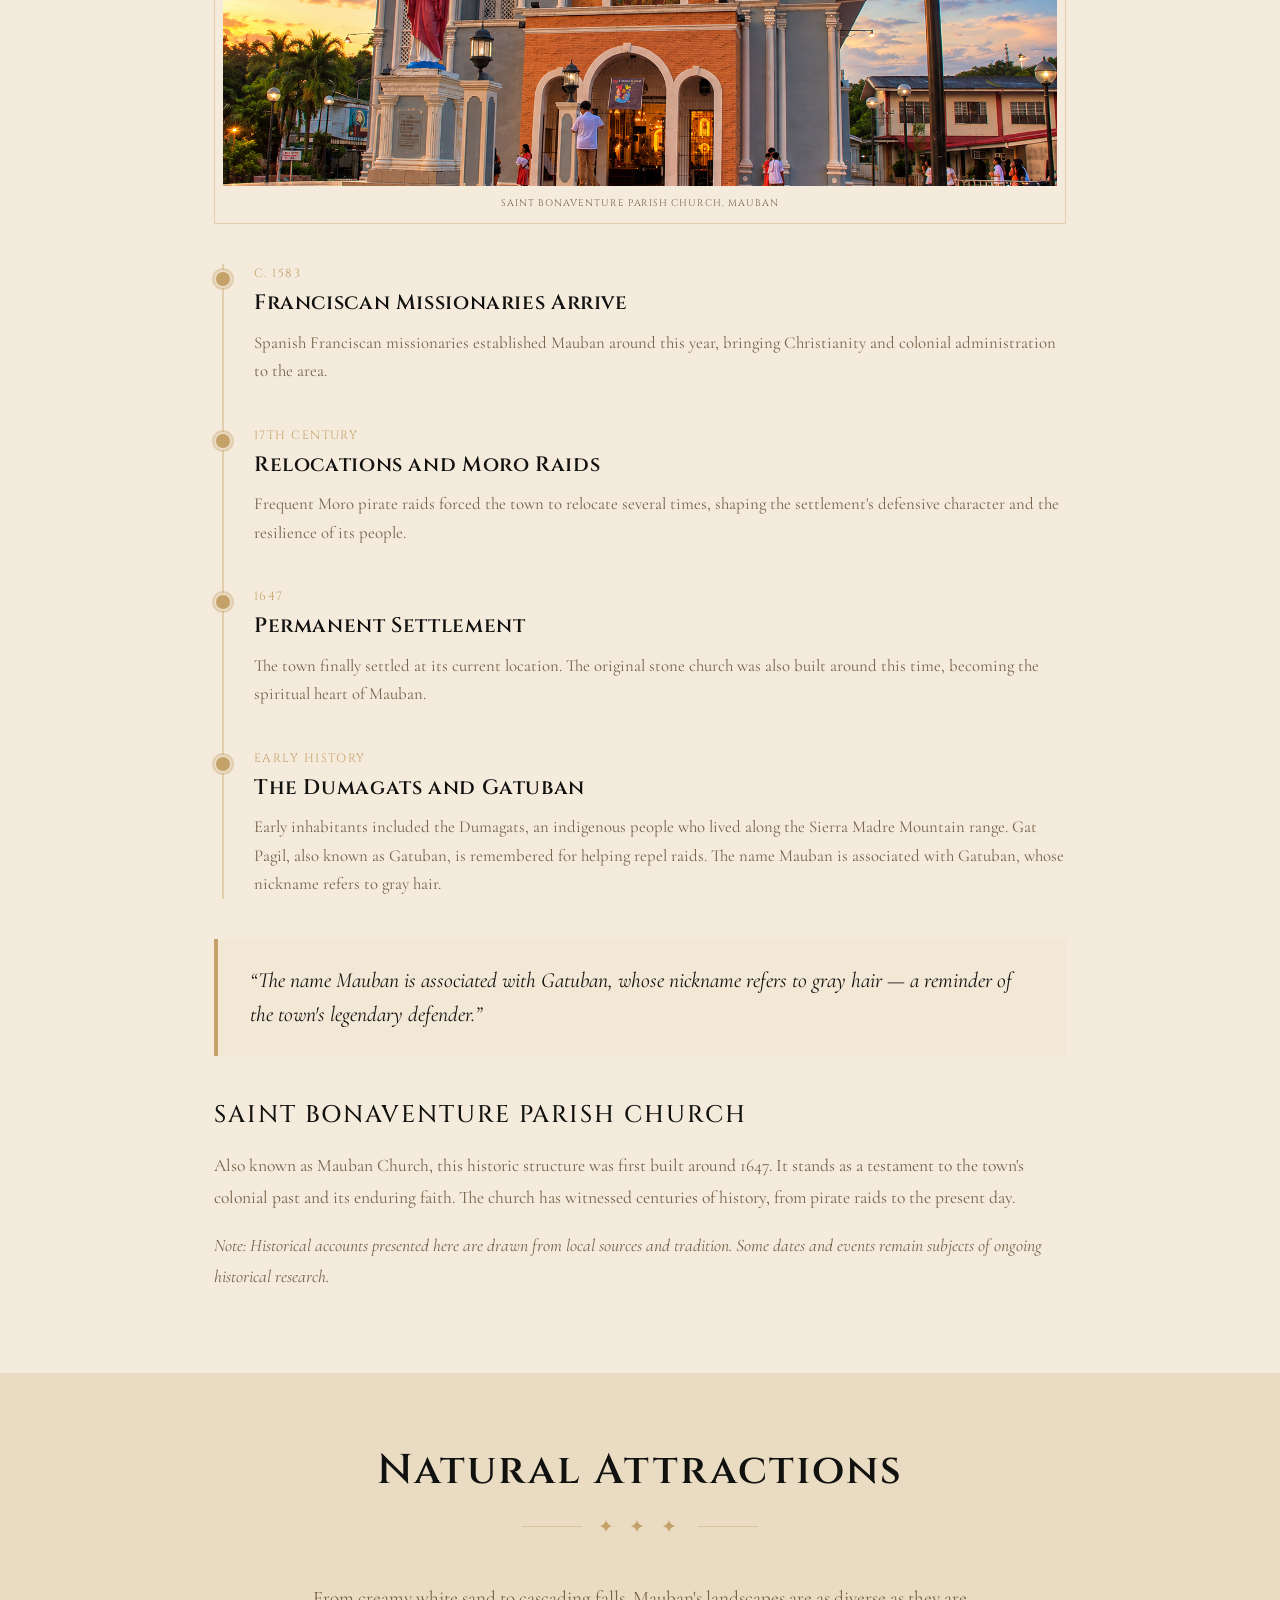
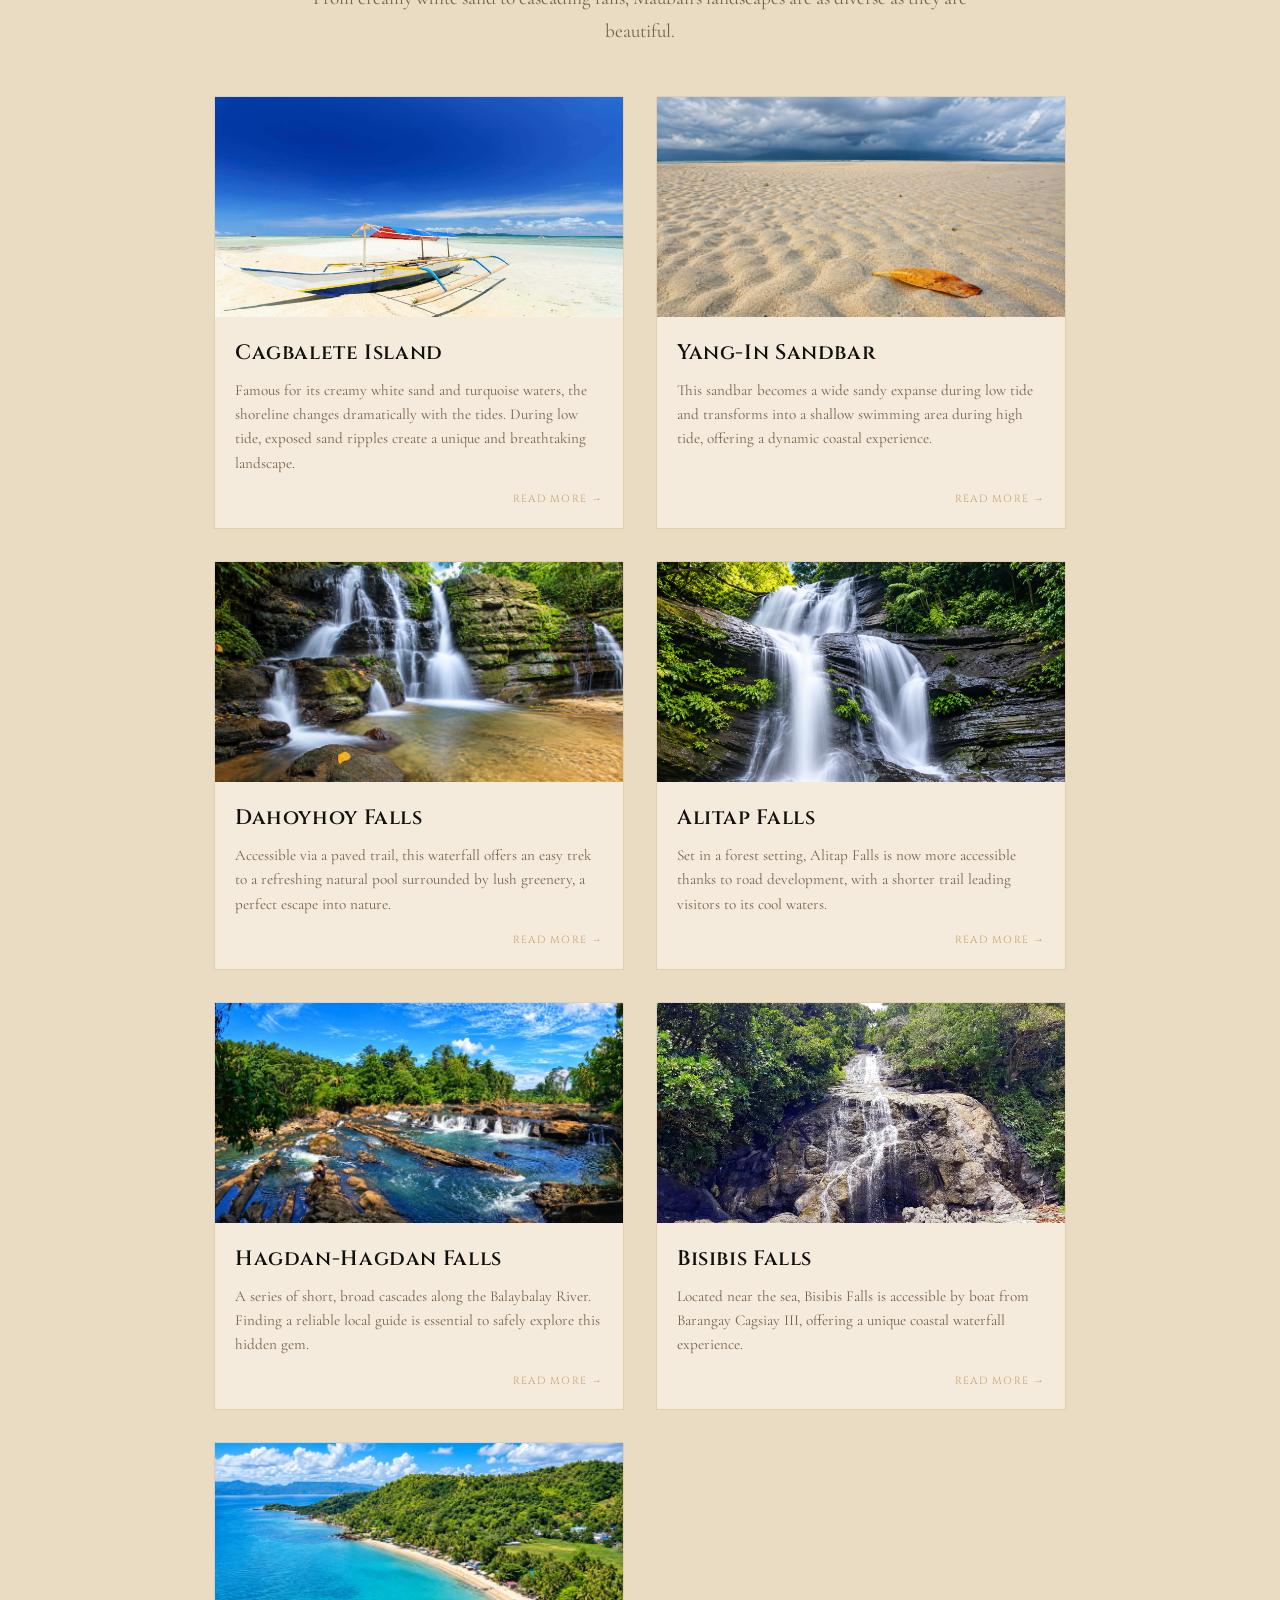
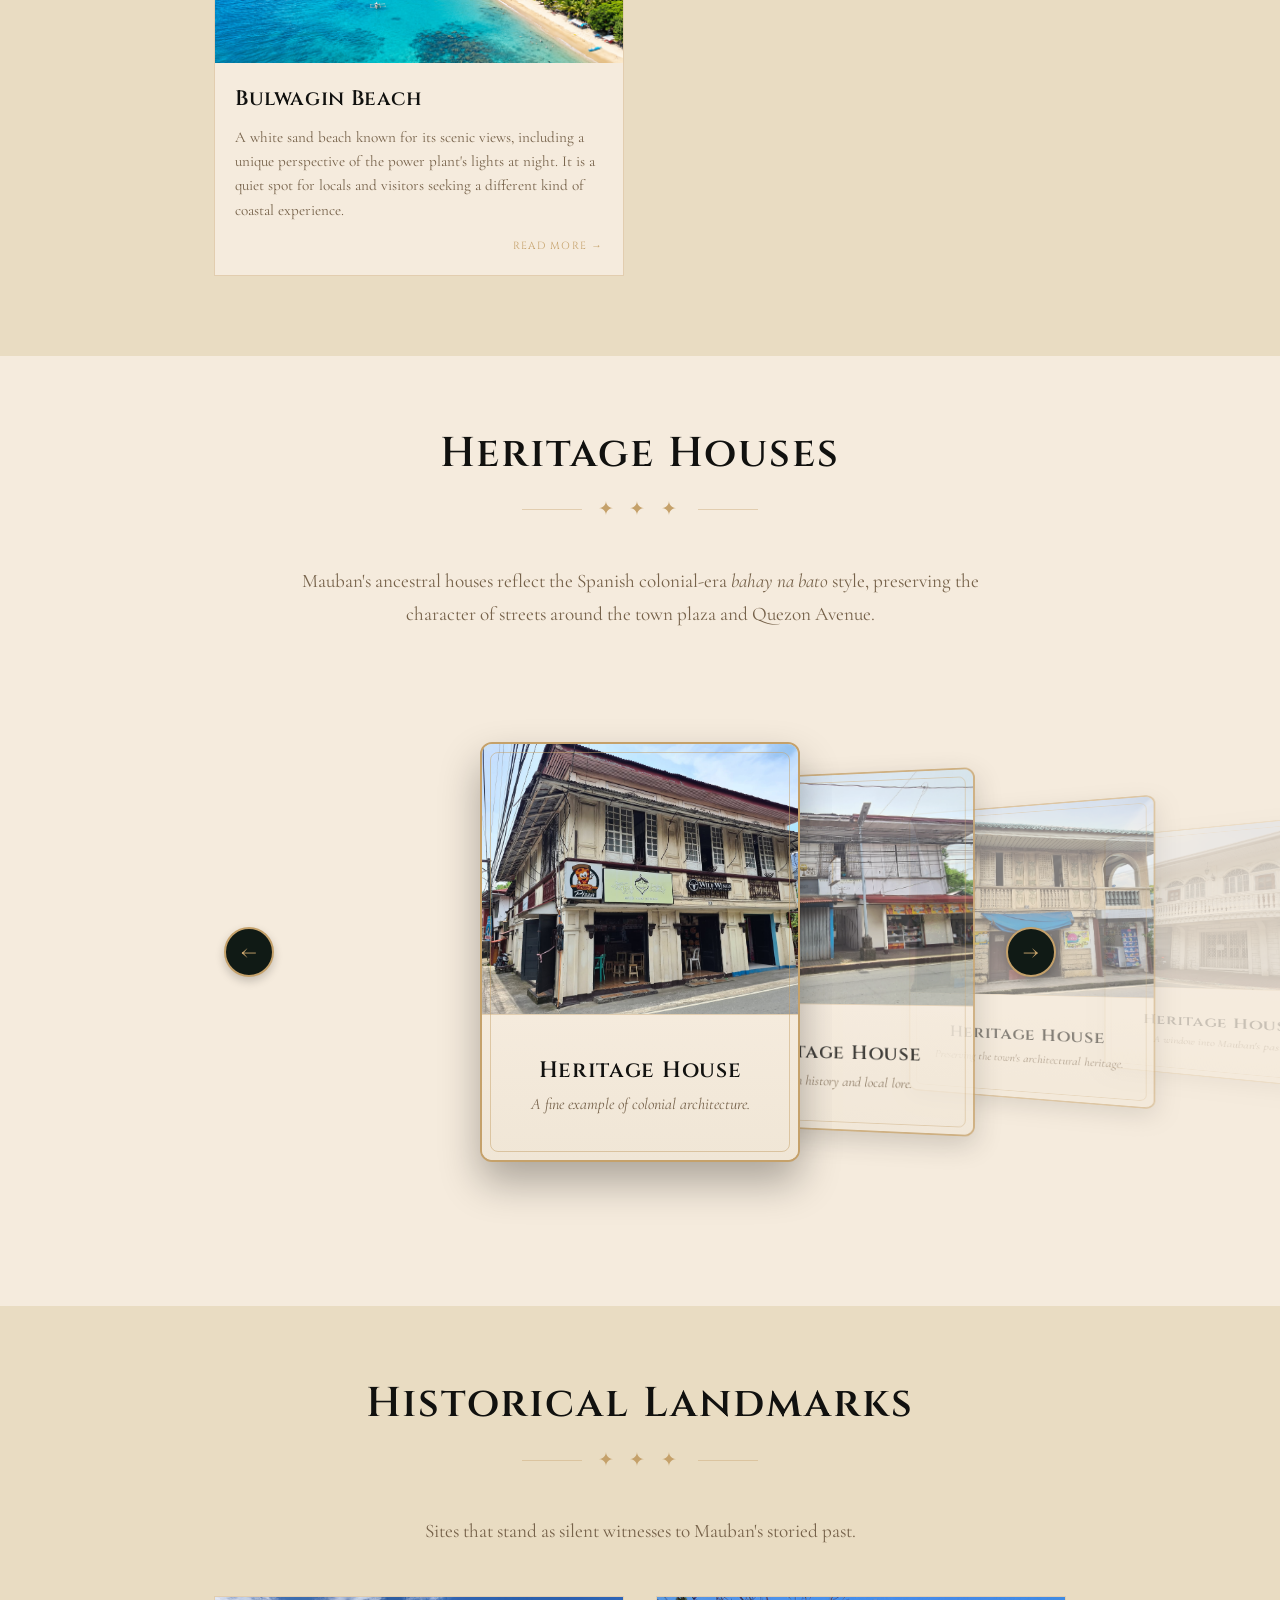
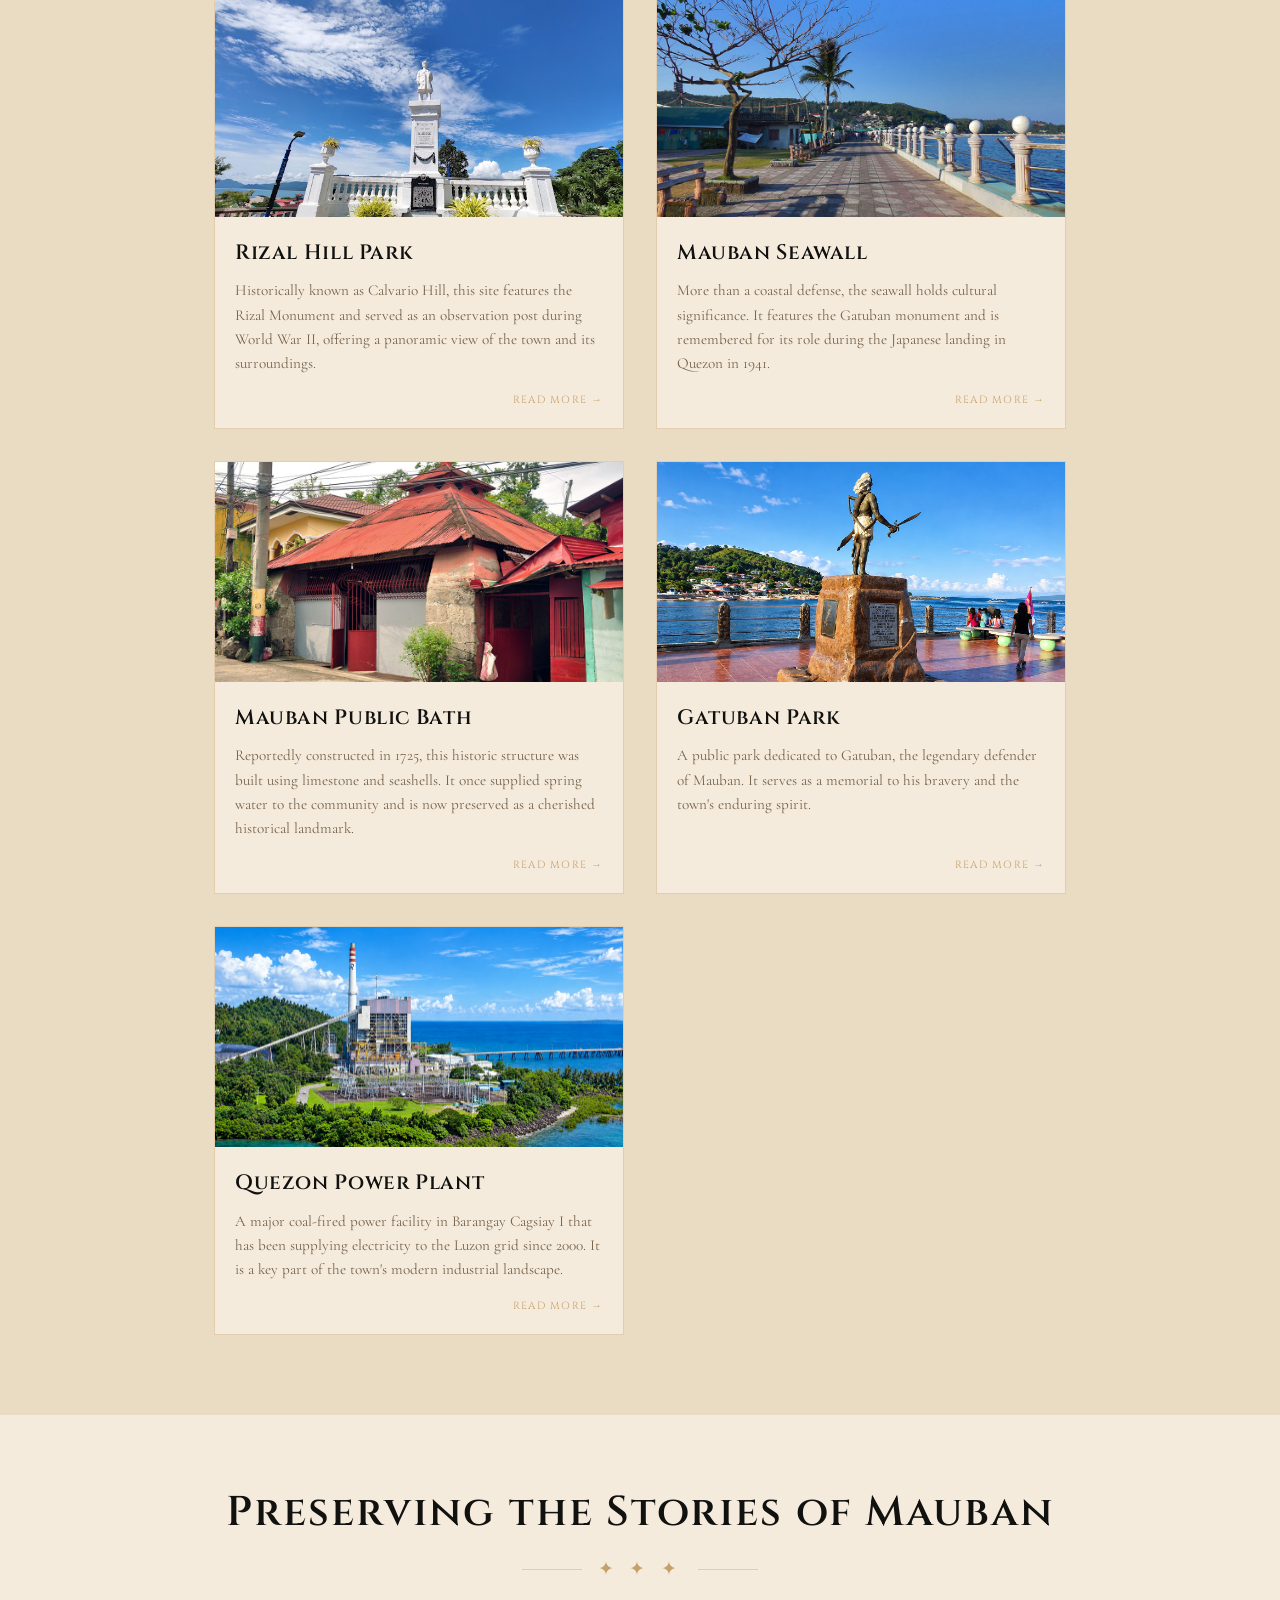
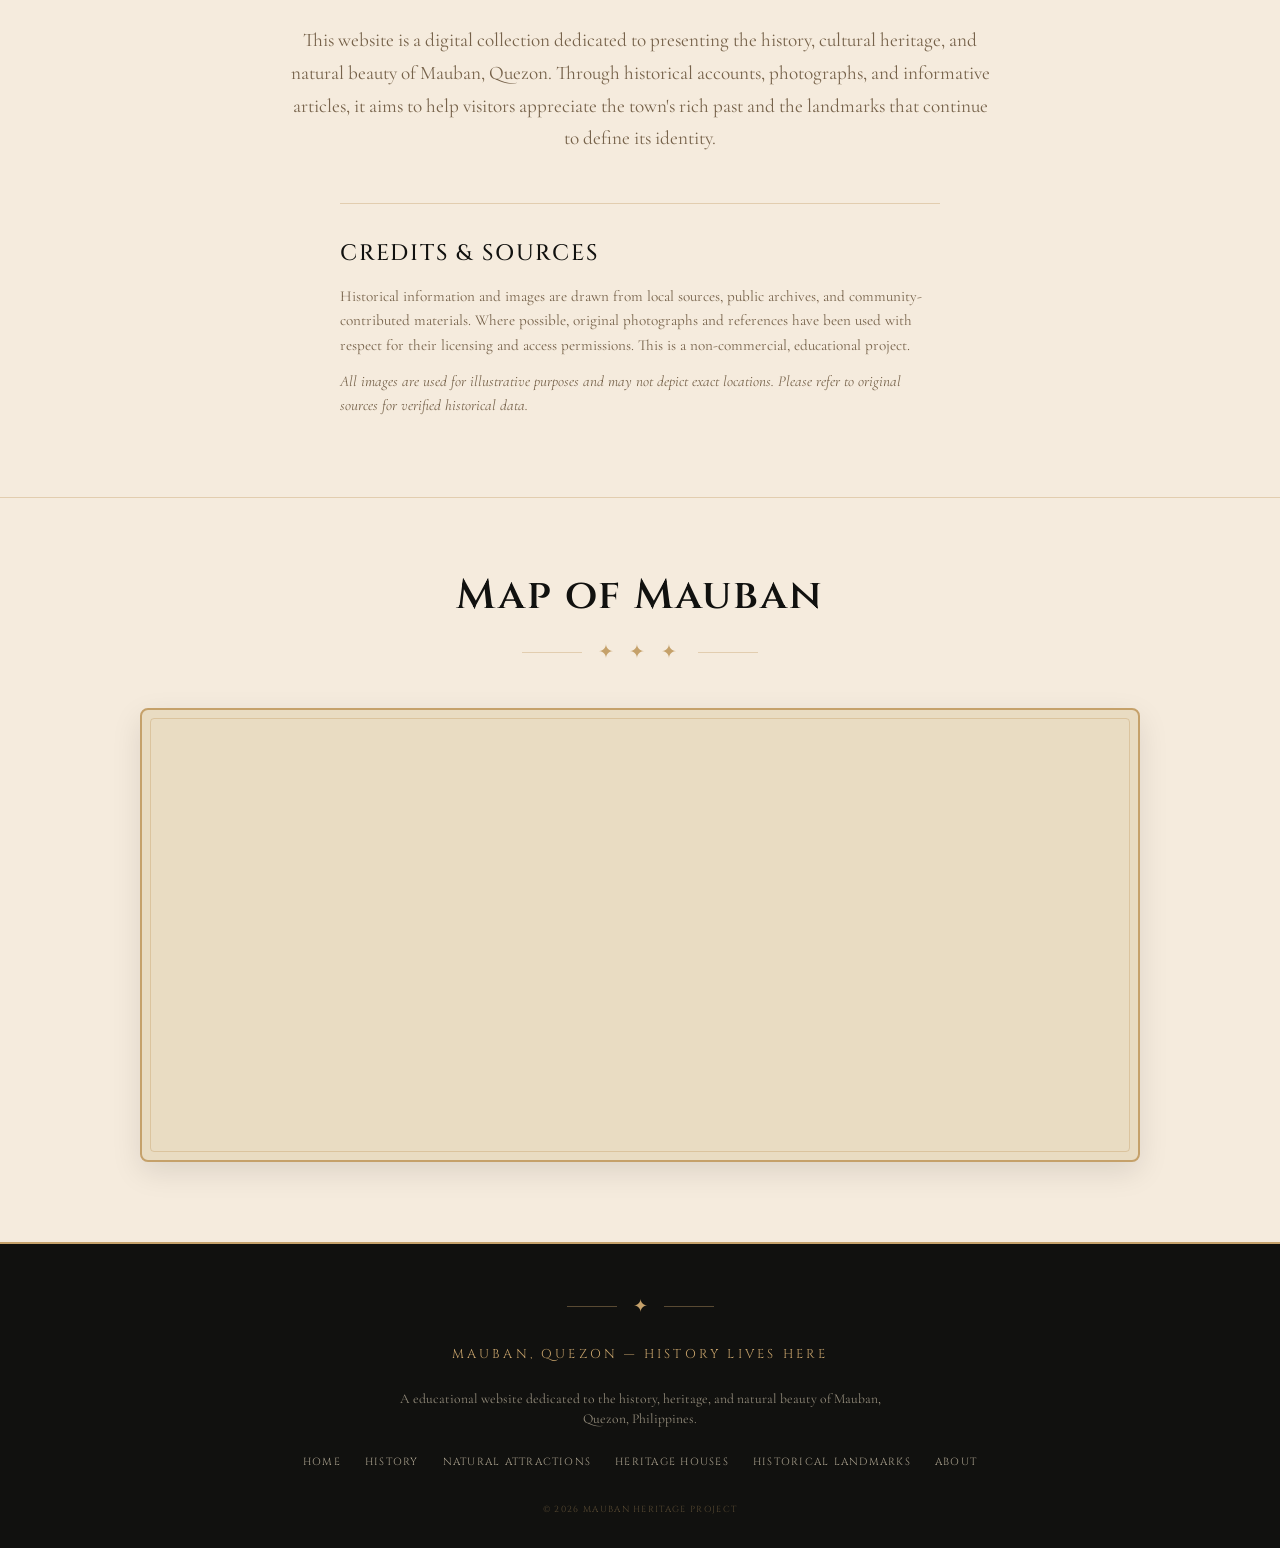
==== commit 5b99b43c: "src src" ====
--- a/index.html
+++ b/index.html
@@ -214,7 +214,7 @@
             </div>
           </a>
           <!-- 9 -->
-          <a href="#landmarks" class="attraction-card" data-title="Hagdan-Hagdan Falls">
+          <a href="#natural" class="attraction-card" data-title="Hagdan-Hagdan Falls">
             <div class="attraction-card-img">
               <img src="hagdan.png" alt="Hagdan" loading="lazy">
             </div>
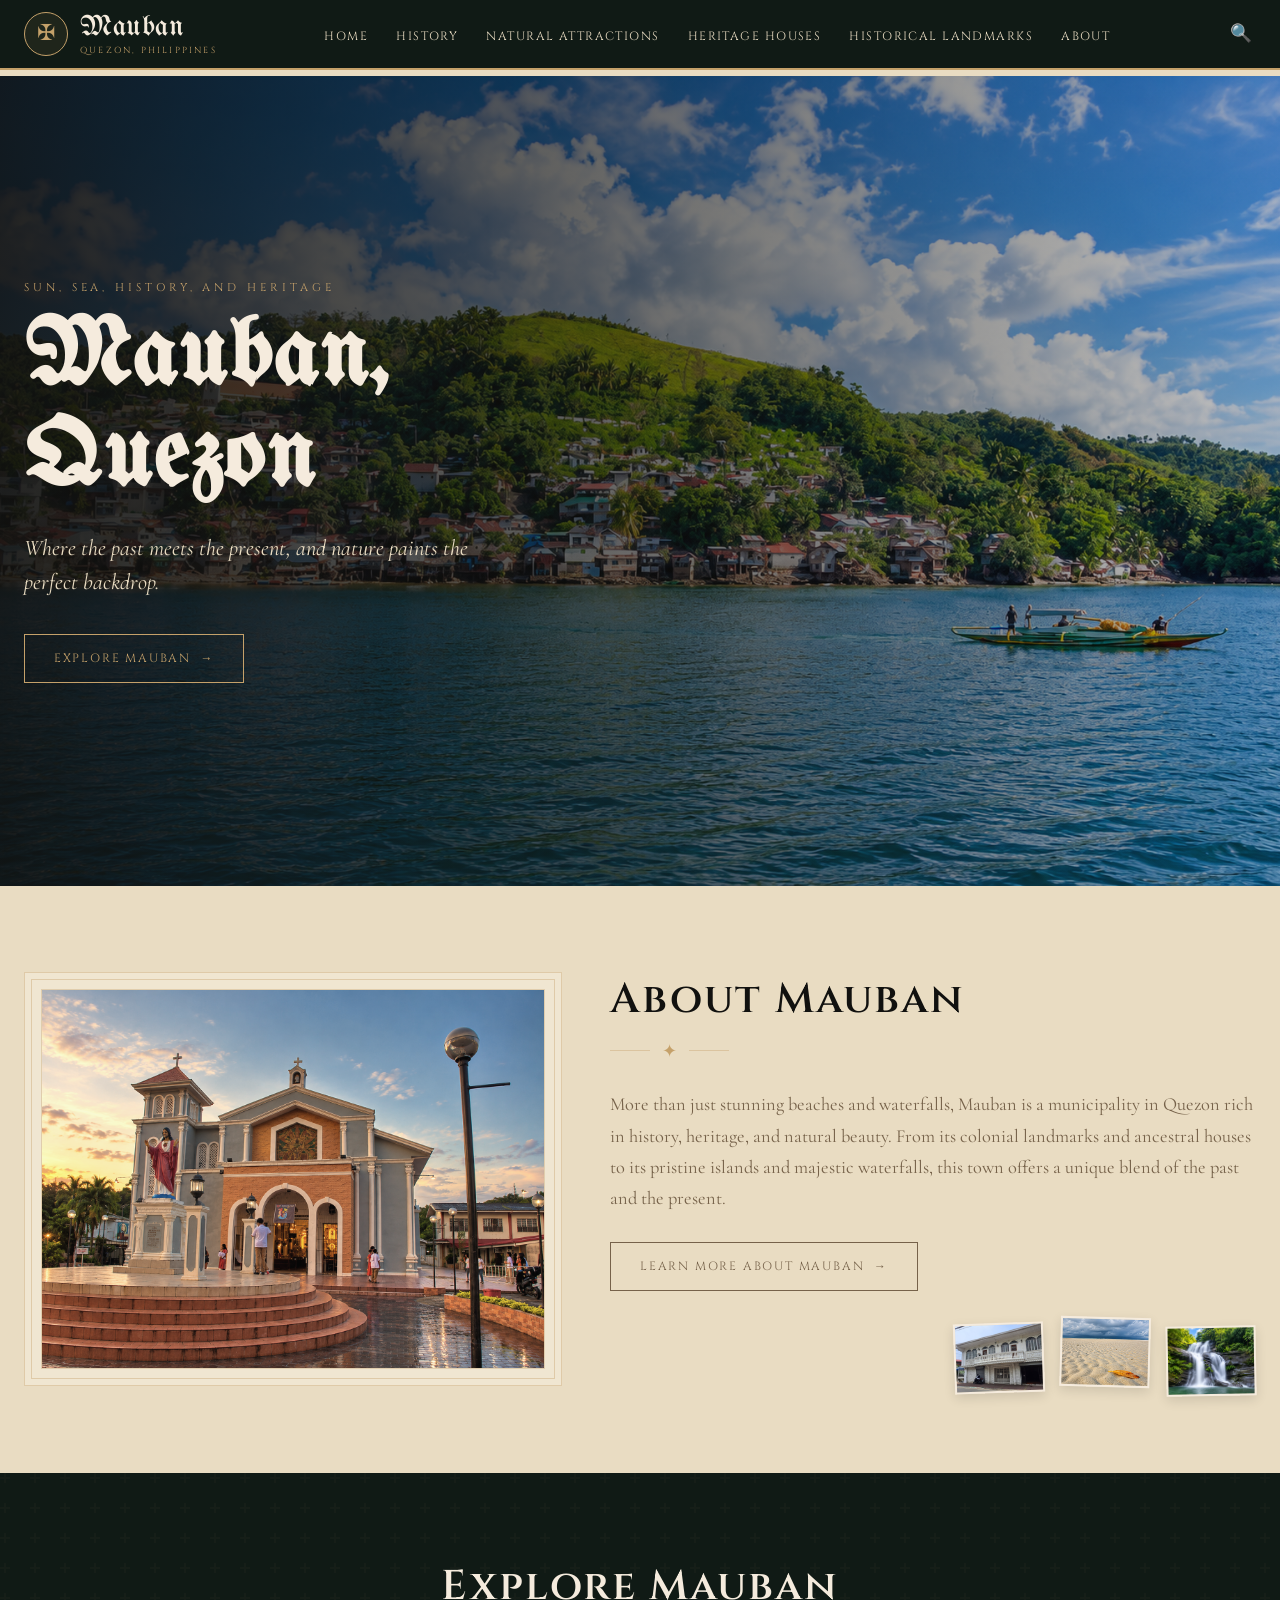
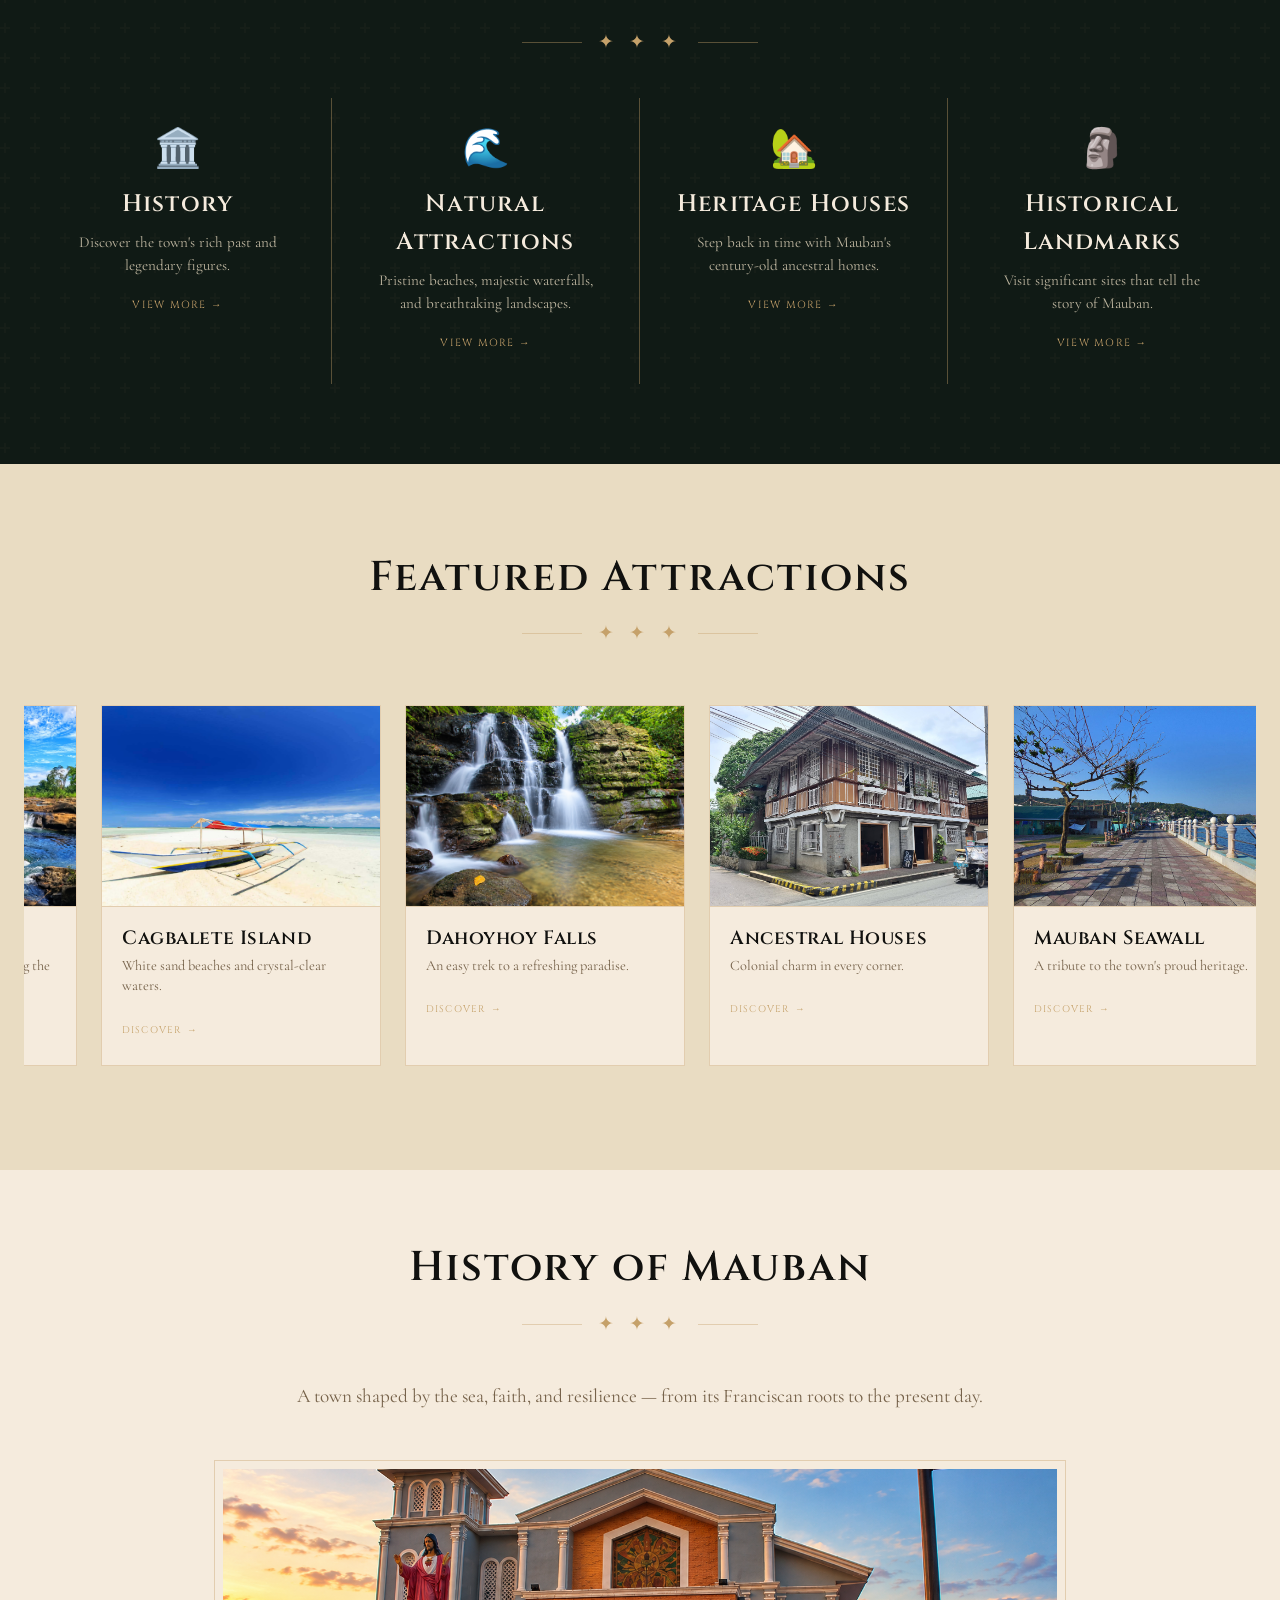
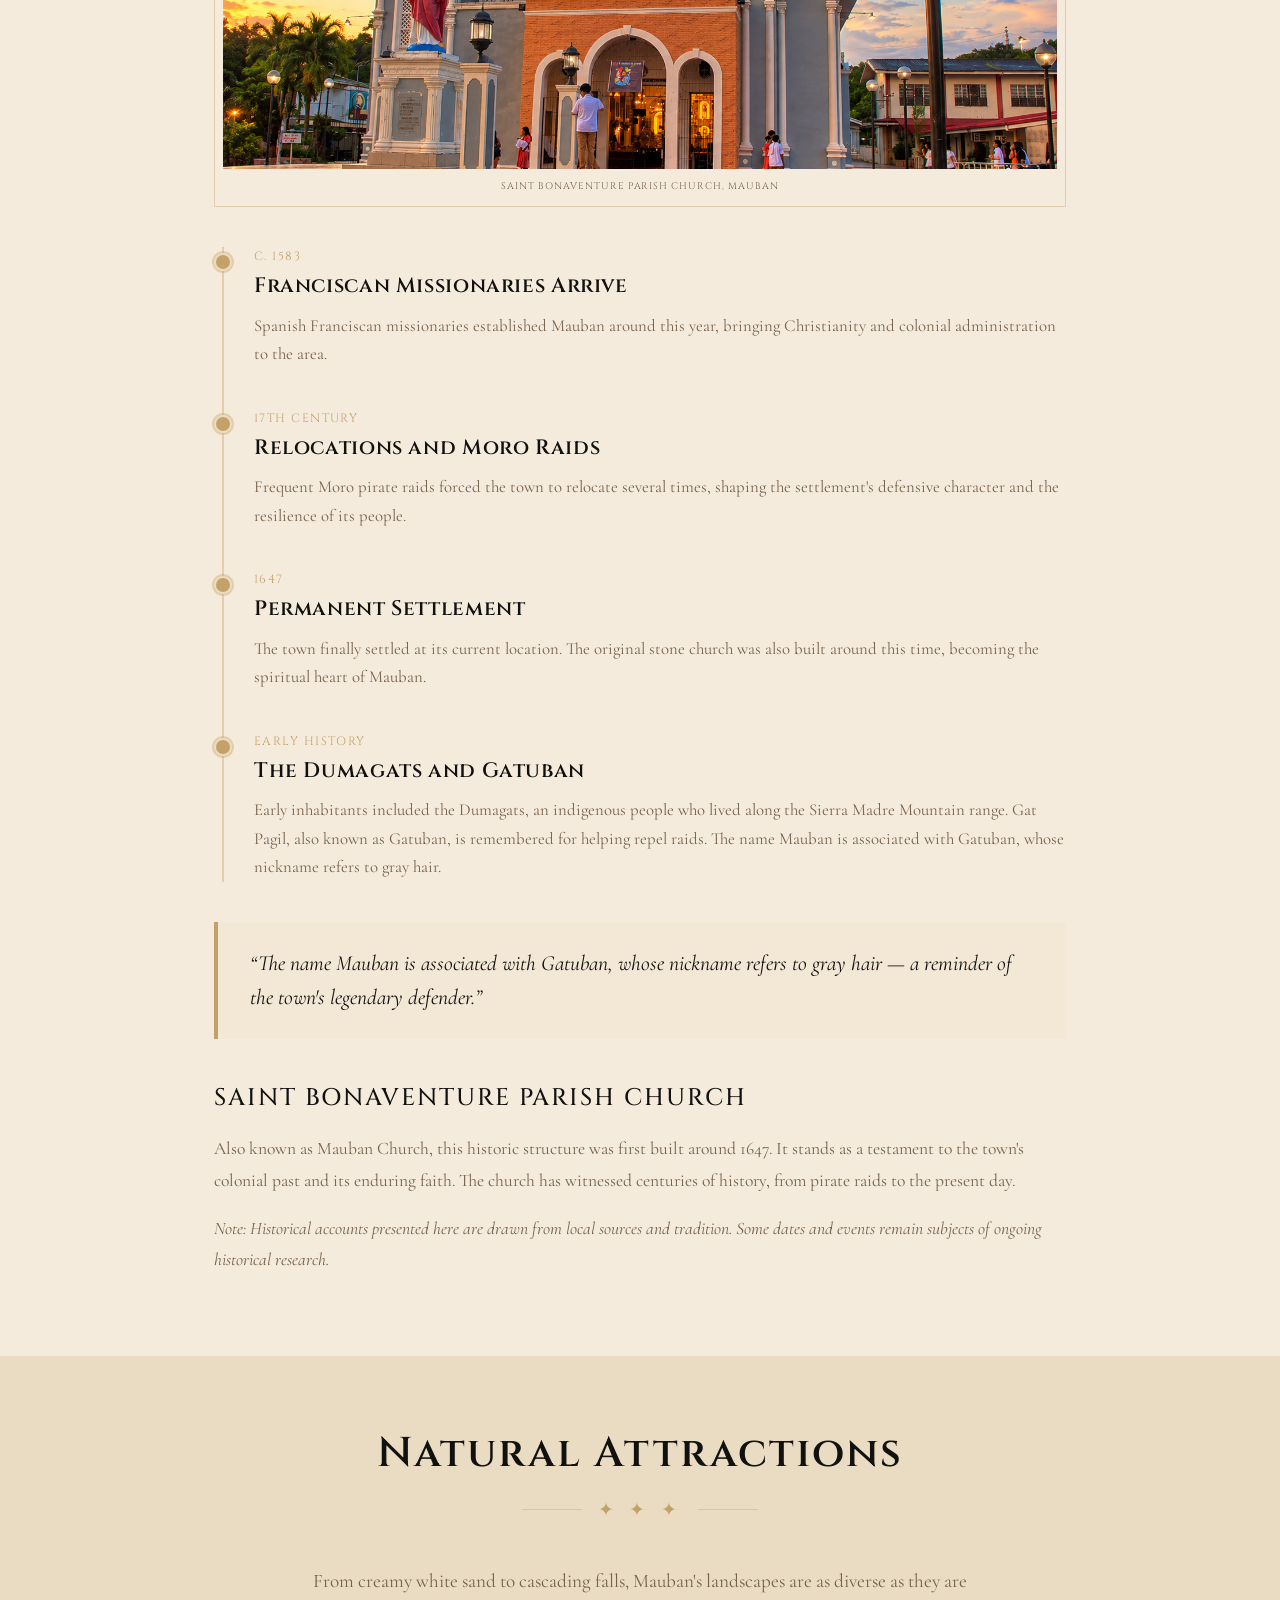
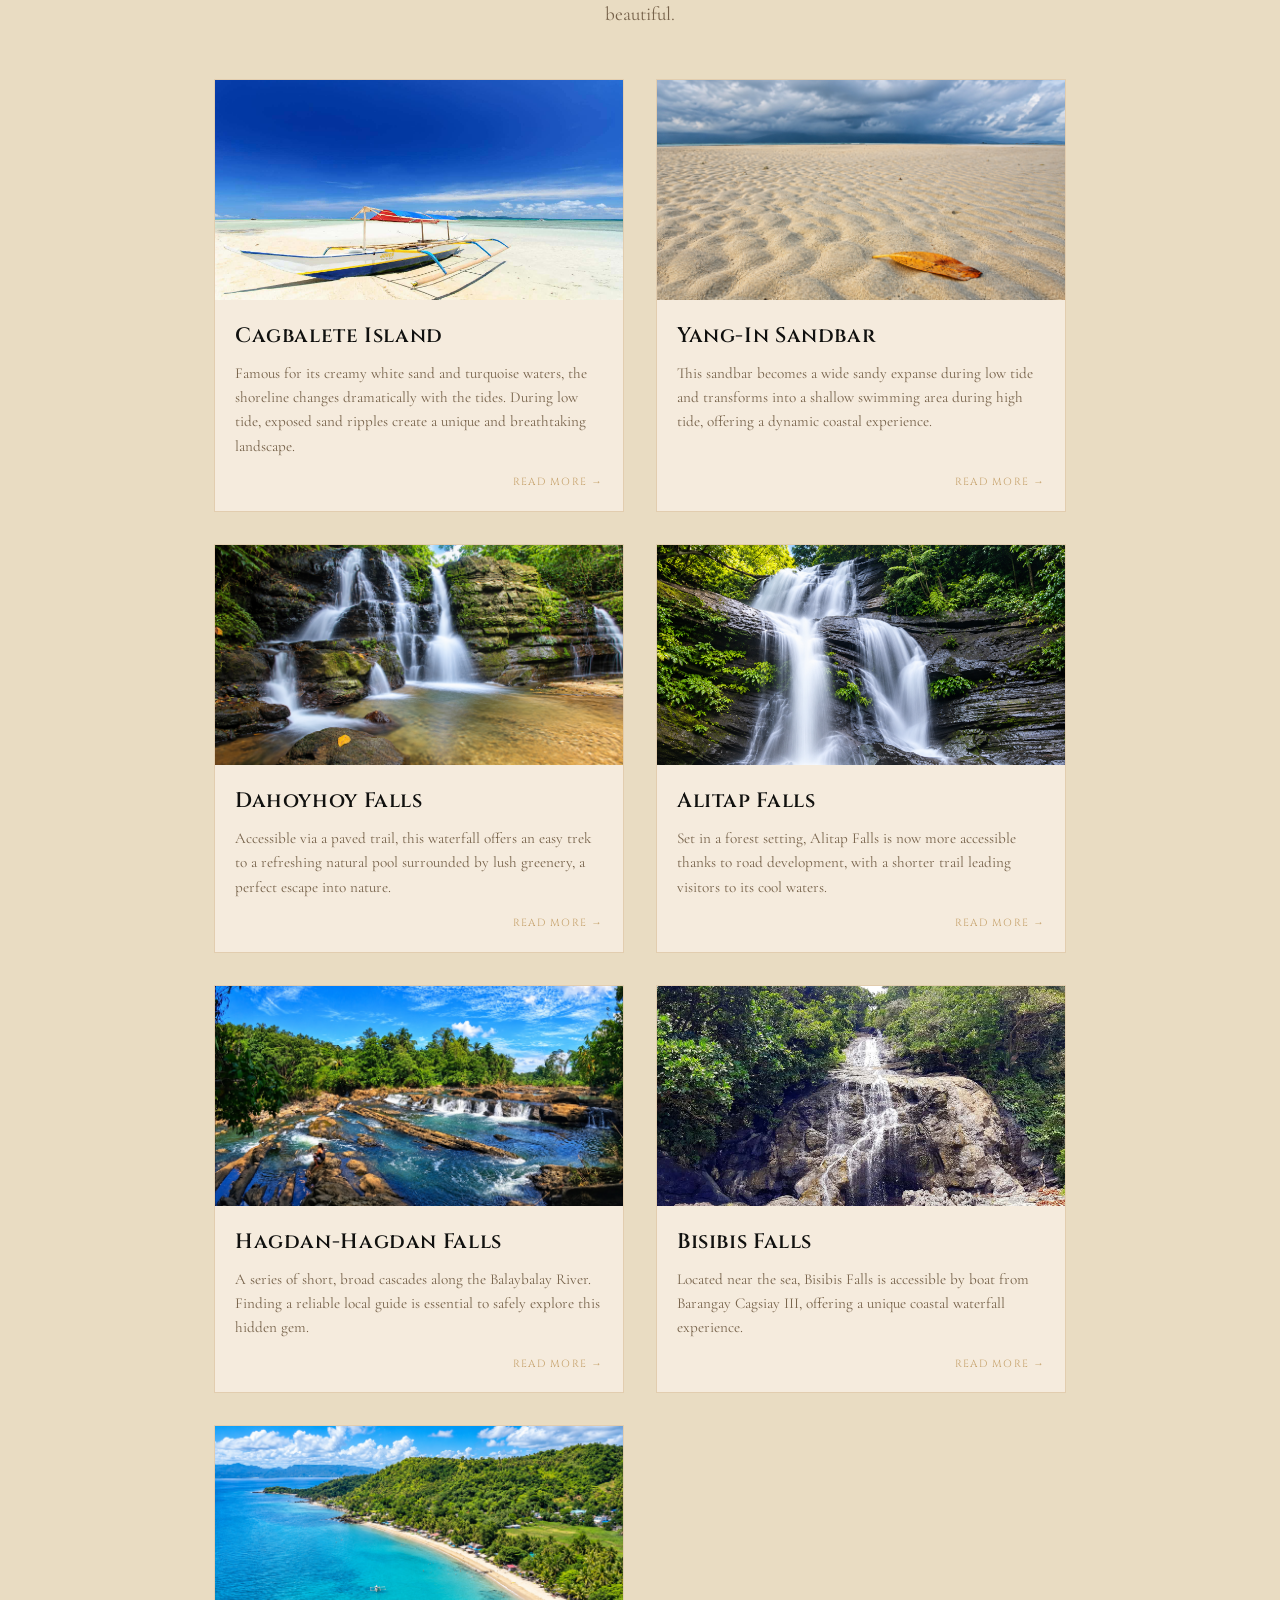
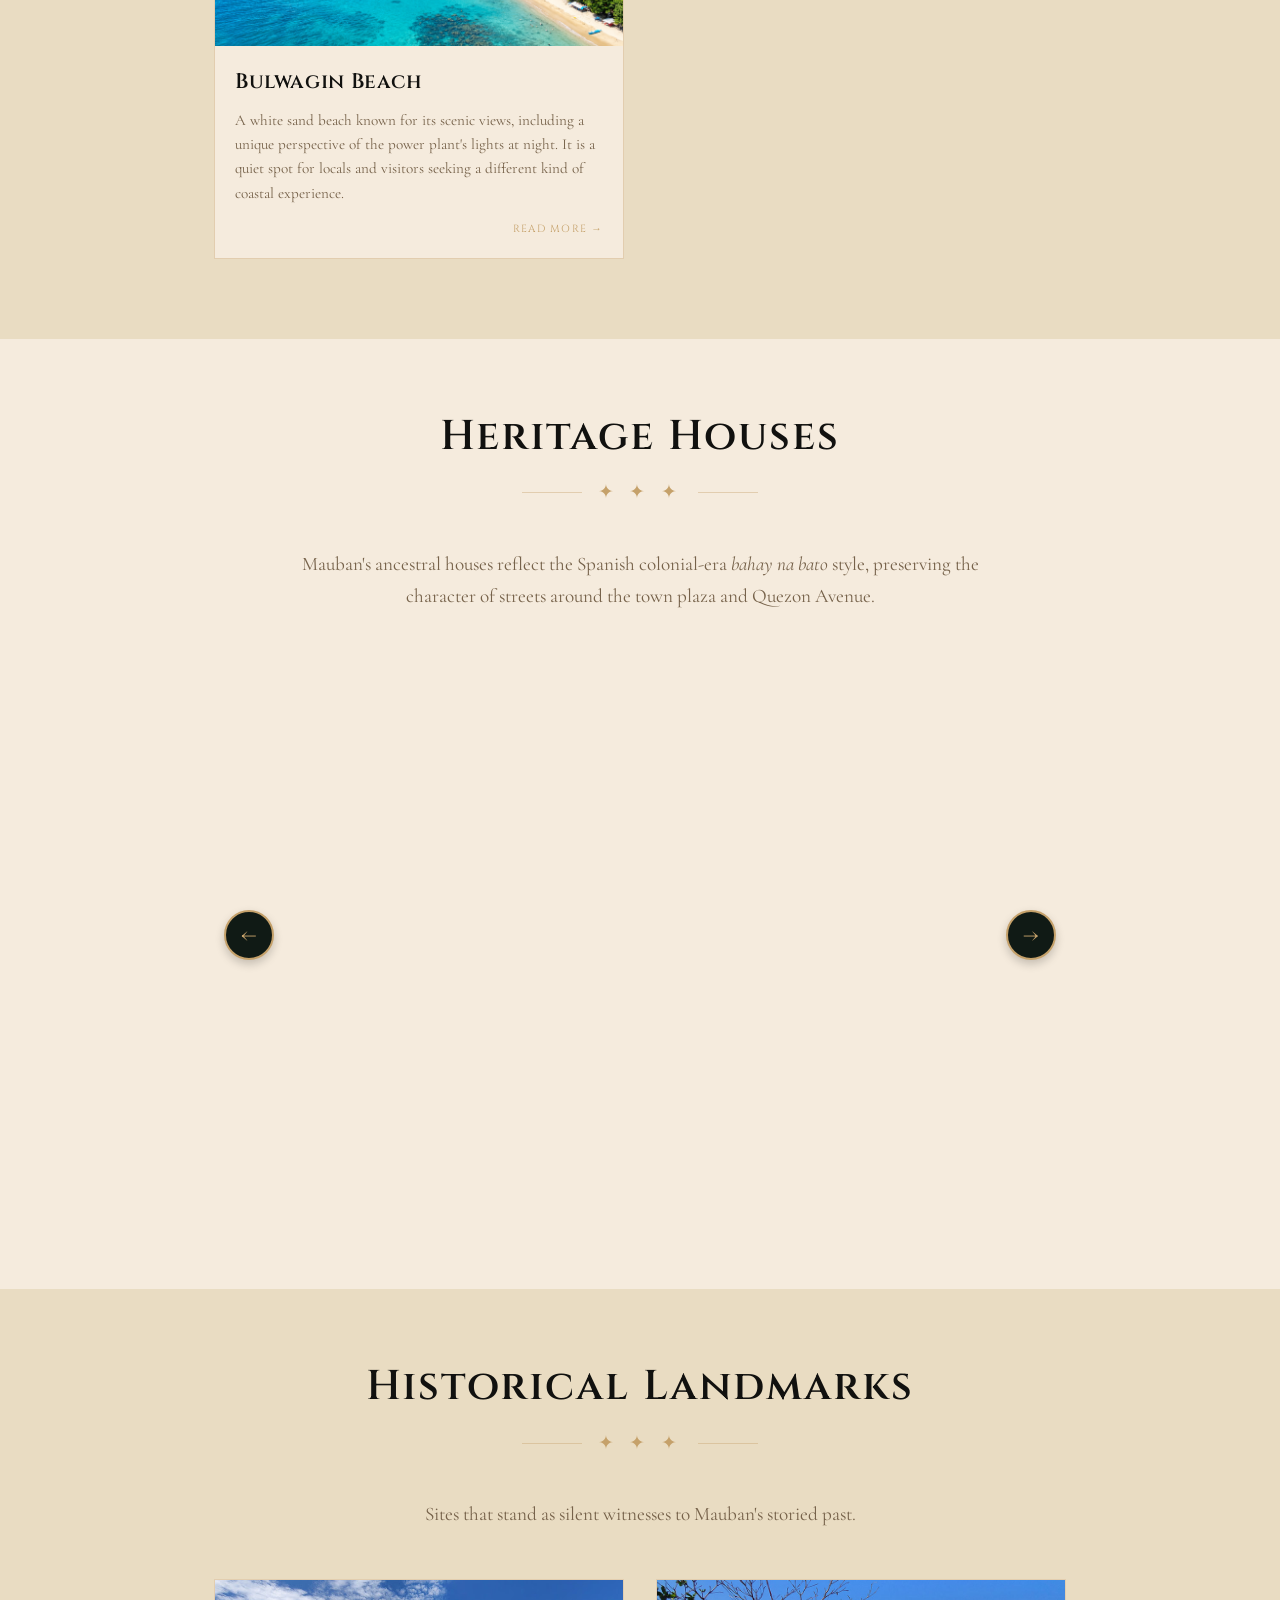
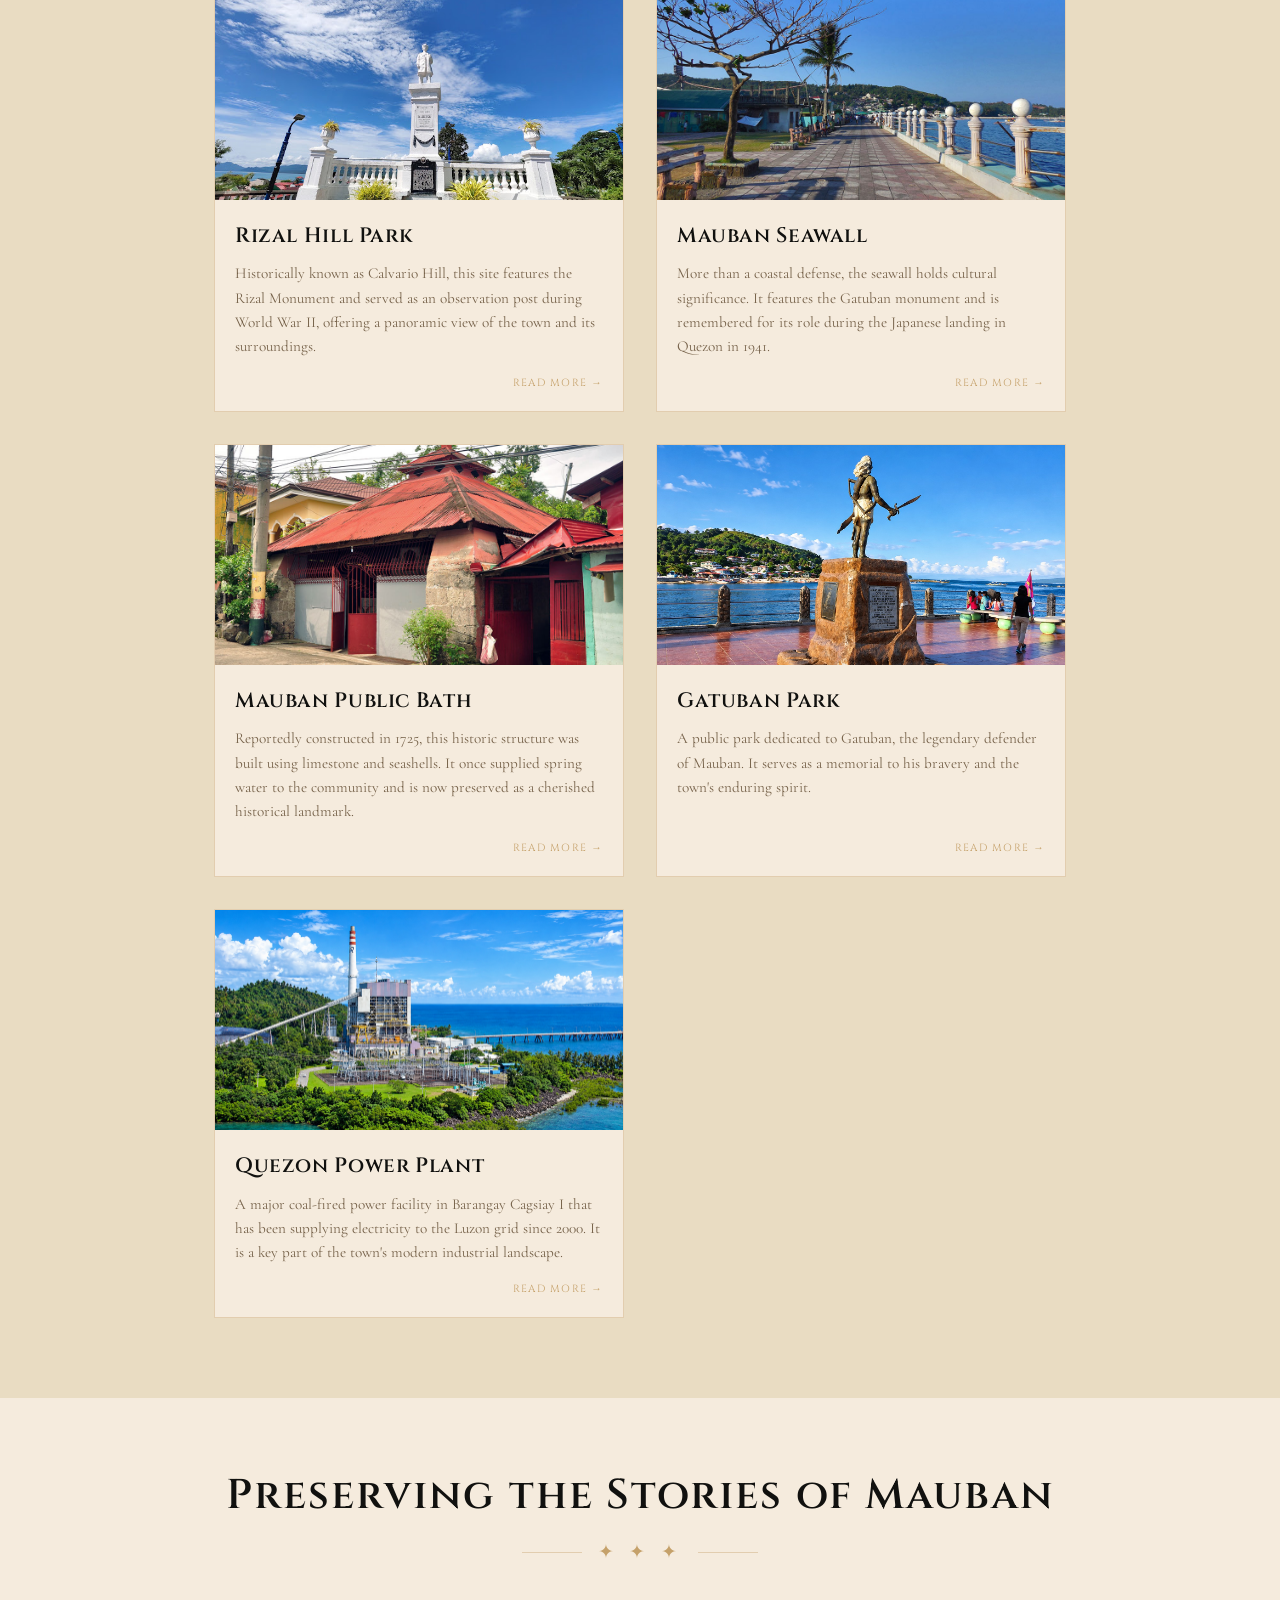
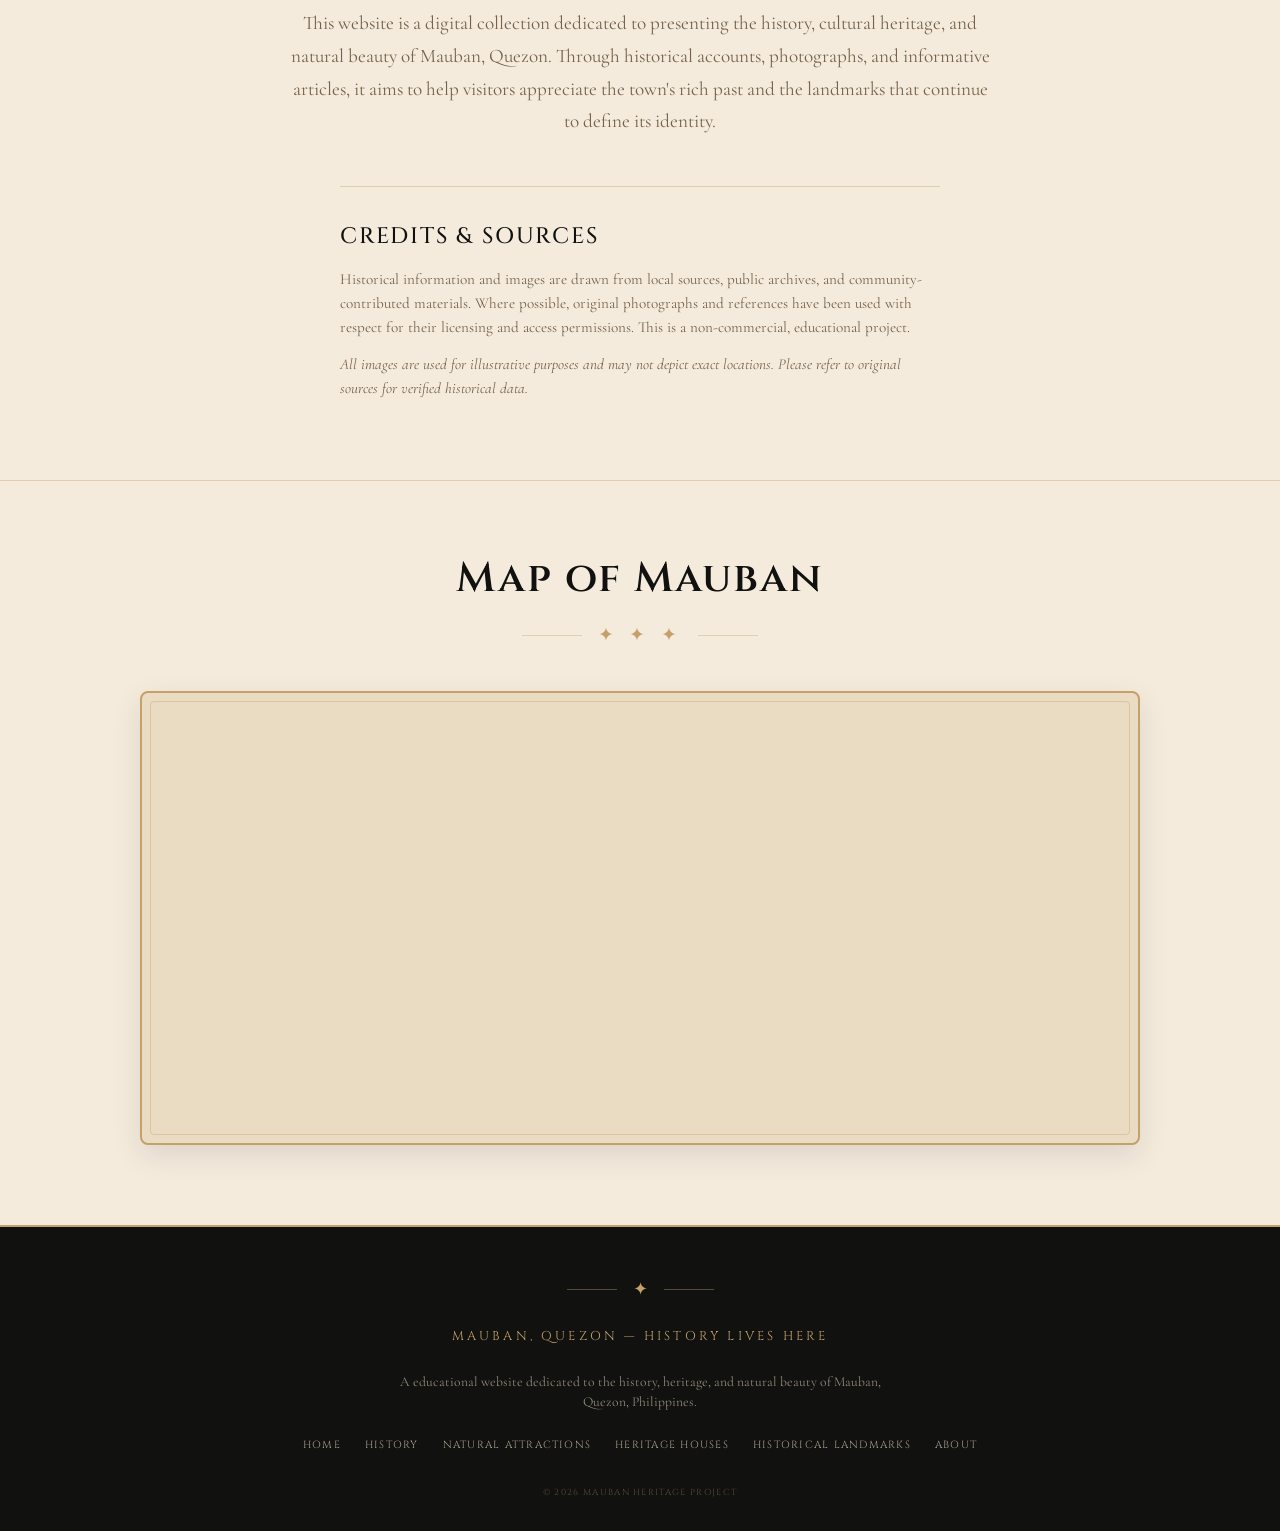
==== commit eac3051a: "src src" ====
--- a/index.html
+++ b/index.html
@@ -3,7 +3,7 @@
 <head>
   <meta charset="UTF-8">
   <meta name="viewport" content="width=device-width, initial-scale=1.0">
-  <title>Mauban, Quezon - History Lives Here</title>
+  <title>Mauban, Quezon — History Lives Here</title>
   <!-- Fonts -->
   <link rel="preconnect" href="https://fonts.googleapis.com">
   <link rel="preconnect" href="https://fonts.gstatic.com" crossorigin>
@@ -54,7 +54,10 @@
            id="heroSliderImg"
            onerror="this.onerror=null; this.src='https://images.unsplash.com/photo-1507525428034-b723cf961d3e?w=1920&q=80';" 
            alt="Mauban, Quezon" 
-           loading="eager">
+           loading="eager"
+           fetchpriority="high"
+           decoding="async"
+           class="lightbox-trigger">
     </div>
     <div class="container">
       <div class="hero-content">
@@ -74,7 +77,7 @@
     <div class="container">
       <div class="about-grid">
         <div class="about-illustration">
-          <img src="saint.jpg" alt="Saint Bonaventure Parish Church illustration" loading="lazy">
+          <img src="saint.jpg" alt="Saint Bonaventure Parish Church illustration" loading="lazy" decoding="async" class="lightbox-trigger">
         </div>
         <div class="about-text">
           <h2>About Mauban</h2>
@@ -84,9 +87,9 @@
             Learn More About Mauban <span class="arrow">→</span>
           </a>
           <div class="about-collage">
-            <img src="4.jpg" alt="Historical building" loading="lazy">
-            <img src="yangin.jpg" alt="Beach" loading="lazy">
-            <img src="alitap.jpg" alt="Waterfall" loading="lazy">
+            <img src="4.jpg" alt="Historical building" loading="lazy" decoding="async" class="lightbox-trigger">
+            <img src="yangin.jpg" alt="Beach" loading="lazy" decoding="async" class="lightbox-trigger">
+            <img src="alitap.jpg" alt="Waterfall" loading="lazy" decoding="async" class="lightbox-trigger">
           </div>
         </div>
       </div>
@@ -136,10 +139,21 @@
 
       <div class="featured-scroll-wrapper">
         <div class="featured-scroll" id="featuredScroll">
+           <!-- 0 -->
+          <a href="#natural" class="attraction-card" data-title="Hagdan-Hagdan">
+            <div class="attraction-card-img">
+              <img src="hagdan.png" alt="Hagdan-Hagdan" loading="lazy" decoding="async" class="lightbox-trigger">
+            </div>
+            <div class="attraction-card-body">
+              <h3>Hagdan-Hagdan</h3>
+              <p>A series of short, broad cascades along the Balaybalay River.</p>
+              <span class="arrow-link">Discover <span class="arrow">→</span></span>
+            </div>
+          </a>
           <!-- 1 -->
           <a href="#natural" class="attraction-card" data-title="Cagbalete Island">
             <div class="attraction-card-img">
-              <img src="cagbalete.jpg" alt="Cagbalete Island" loading="lazy">
+              <img src="cagbalete.jpg" alt="Cagbalete Island" loading="lazy" decoding="async" class="lightbox-trigger">
             </div>
             <div class="attraction-card-body">
               <h3>Cagbalete Island</h3>
@@ -150,7 +164,7 @@
           <!-- 2 -->
           <a href="#natural" class="attraction-card" data-title="Dahoyhoy Falls">
             <div class="attraction-card-img">
-              <img src="dahoyhoy.jpg" alt="Dahoyhoy Falls" loading="lazy">
+              <img src="dahoyhoy.jpg" alt="Dahoyhoy Falls" loading="lazy" decoding="async" class="lightbox-trigger">
             </div>
             <div class="attraction-card-body">
               <h3>Dahoyhoy Falls</h3>
@@ -161,7 +175,7 @@
           <!-- 3 -->
           <a href="#heritage" class="attraction-card" data-title="Ancestral Houses">
             <div class="attraction-card-img">
-              <img src="5.jpg" alt="Ancestral Houses" loading="lazy">
+              <img src="5.jpg" alt="Ancestral Houses" loading="lazy" decoding="async" class="lightbox-trigger">
             </div>
             <div class="attraction-card-body">
               <h3>Ancestral Houses</h3>
@@ -172,7 +186,7 @@
           <!-- 4 -->
           <a href="#landmarks" class="attraction-card" data-title="Mauban Seawall">
             <div class="attraction-card-img">
-              <img src="seawall.jpg" alt="Mauban Seawall" loading="lazy">
+              <img src="seawall.jpg" alt="Mauban Seawall" loading="lazy" decoding="async" class="lightbox-trigger">
             </div>
             <div class="attraction-card-body">
               <h3>Mauban Seawall</h3>
@@ -183,7 +197,7 @@
           <!-- 5 -->
           <a href="#landmarks" class="attraction-card" data-title="Mauban Public Bath">
             <div class="attraction-card-img">
-              <img src="publicbath.jpg" alt="Mauban Public Bath" loading="lazy">
+              <img src="publicbath.jpg" alt="Mauban Public Bath" loading="lazy" decoding="async" class="lightbox-trigger">
             </div>
             <div class="attraction-card-body">
               <h3>Mauban Public Bath</h3>
@@ -194,7 +208,7 @@
           <!-- 6 -->
           <a href="#landmarks" class="attraction-card" data-title="Gatuban Park">
             <div class="attraction-card-img">
-              <img src="gatuban.jpg" alt="Gatuban Park" loading="lazy">
+              <img src="gatuban.jpg" alt="Gatuban Park" loading="lazy" decoding="async" class="lightbox-trigger">
             </div>
             <div class="attraction-card-body">
               <h3>Gatuban Park</h3>
@@ -205,7 +219,7 @@
           <!-- 7 -->
           <a href="#landmarks" class="attraction-card" data-title="Quezon Power Plant">
             <div class="attraction-card-img">
-              <img src="powerplant.png" alt="Quezon Power Plant" loading="lazy">
+              <img src="powerplant.png" alt="Quezon Power Plant" loading="lazy" decoding="async" class="lightbox-trigger">
             </div>
             <div class="attraction-card-body">
               <h3>Quezon Power Plant</h3>
@@ -213,21 +227,10 @@
               <span class="arrow-link">Discover <span class="arrow">→</span></span>
             </div>
           </a>
-          <!-- 9 -->
-          <a href="#natural" class="attraction-card" data-title="Hagdan-Hagdan Falls">
-            <div class="attraction-card-img">
-              <img src="hagdan.png" alt="Hagdan" loading="lazy">
-            </div>
-            <div class="attraction-card-body">
-              <h3>Hagdan-Hagdan Falls</h3>
-              <p>A series of short, broad cascades along the Balaybalay River.</p>
-              <span class="arrow-link">Discover <span class="arrow">→</span></span>
-            </div>
-          </a>
           <!-- 8 -->
           <a href="#natural" class="attraction-card" data-title="Bulwagin Beach">
             <div class="attraction-card-img">
-              <img src="bulwagin.jpg" alt="Bulwagin Beach" loading="lazy">
+              <img src="bulwagin.jpg" alt="Bulwagin Beach" loading="lazy" decoding="async" class="lightbox-trigger">
             </div>
             <div class="attraction-card-body">
               <h3>Bulwagin Beach</h3>
@@ -248,7 +251,7 @@
       <p class="page-intro">A town shaped by the sea, faith, and resilience — from its Franciscan roots to the present day.</p>
 
       <div class="image-panel">
-        <img src="saint.jpg" alt="Saint Bonaventure Parish Church" loading="lazy">
+        <img src="saint.jpg" alt="Saint Bonaventure Parish Church" loading="lazy" decoding="async" class="lightbox-trigger">
         <div class="image-caption">Saint Bonaventure Parish Church, Mauban</div>
       </div>
 
@@ -295,7 +298,7 @@
 
       <div class="attraction-page-grid">
         <div class="attraction-page-card">
-          <img src="cagbalete.jpg" alt="Cagbalete Island" loading="lazy">
+          <img src="cagbalete.jpg" alt="Cagbalete Island" loading="lazy" decoding="async" class="lightbox-trigger">
           <div class="attraction-page-card-body">
             <h3>Cagbalete Island</h3>
             <p>Famous for its creamy white sand and turquoise waters, the shoreline changes dramatically with the tides. During low tide, exposed sand ripples create a unique and breathtaking landscape.</p>
@@ -303,7 +306,7 @@
           </div>
         </div>
         <div class="attraction-page-card">
-          <img src="yangin.jpg" alt="Yang-In Sandbar" loading="lazy">
+          <img src="yangin.jpg" alt="Yang-In Sandbar" loading="lazy" decoding="async" class="lightbox-trigger">
           <div class="attraction-page-card-body">
             <h3>Yang-In Sandbar</h3>
             <p>This sandbar becomes a wide sandy expanse during low tide and transforms into a shallow swimming area during high tide, offering a dynamic coastal experience.</p>
@@ -311,7 +314,7 @@
           </div>
         </div>
         <div class="attraction-page-card">
-          <img src="dahoyhoy.jpg" alt="Dahoyhoy Falls" loading="lazy">
+          <img src="dahoyhoy.jpg" alt="Dahoyhoy Falls" loading="lazy" decoding="async" class="lightbox-trigger">
           <div class="attraction-page-card-body">
             <h3>Dahoyhoy Falls</h3>
             <p>Accessible via a paved trail, this waterfall offers an easy trek to a refreshing natural pool surrounded by lush greenery, a perfect escape into nature.</p>
@@ -319,7 +322,7 @@
           </div>
         </div>
         <div class="attraction-page-card">
-          <img src="alitap.jpg" alt="Alitap Falls" loading="lazy">
+          <img src="alitap.jpg" alt="Alitap Falls" loading="lazy" decoding="async" class="lightbox-trigger">
           <div class="attraction-page-card-body">
             <h3>Alitap Falls</h3>
             <p>Set in a forest setting, Alitap Falls is now more accessible thanks to road development, with a shorter trail leading visitors to its cool waters.</p>
@@ -327,7 +330,7 @@
           </div>
         </div>
         <div class="attraction-page-card">
-          <img src="hagdan.png" alt="Hagdan-Hagdan Falls" loading="lazy">
+          <img src="hagdan.png" alt="Hagdan-Hagdan Falls" loading="lazy" decoding="async" class="lightbox-trigger">
           <div class="attraction-page-card-body">
             <h3>Hagdan-Hagdan Falls</h3>
             <p>A series of short, broad cascades along the Balaybalay River. Finding a reliable local guide is essential to safely explore this hidden gem.</p>
@@ -335,7 +338,7 @@
           </div>
         </div>
         <div class="attraction-page-card">
-          <img src="bisibis.jpg" alt="Bisibis Falls" loading="lazy">
+          <img src="bisibis.jpg" alt="Bisibis Falls" loading="lazy" decoding="async" class="lightbox-trigger">
           <div class="attraction-page-card-body">
             <h3>Bisibis Falls</h3>
             <p>Located near the sea, Bisibis Falls is accessible by boat from Barangay Cagsiay III, offering a unique coastal waterfall experience.</p>
@@ -344,7 +347,7 @@
         </div>
         <!-- Bulwagin Beach -->
         <div class="attraction-page-card">
-          <img src="bulwagin.jpg" alt="Bulwagin Beach" loading="lazy">
+          <img src="bulwagin.jpg" alt="Bulwagin Beach" loading="lazy" decoding="async" class="lightbox-trigger">
           <div class="attraction-page-card-body">
             <h3>Bulwagin Beach</h3>
             <p>A white sand beach known for its scenic views, including a unique perspective of the power plant's lights at night. It is a quiet spot for locals and visitors seeking a different kind of coastal experience.</p>
@@ -368,7 +371,7 @@
         <div class="flashcard-track" id="flashcardTrack">
           <!-- Card 1 -->
           <div class="flashcard" data-lightbox="1.jpg">
-            <img src="1.jpg" alt="Heritage House" loading="lazy">
+            <img src="1.jpg" alt="Heritage House" loading="lazy" decoding="async">
             <div class="flashcard-body">
               <h3>Heritage House</h3>
               <p>A fine example of colonial architecture.</p>
@@ -376,7 +379,7 @@
           </div>
           <!-- Card 2 -->
           <div class="flashcard" data-lightbox="2.jpg">
-            <img src="2.jpg" alt="Heritage House" loading="lazy">
+            <img src="2.jpg" alt="Heritage House" loading="lazy" decoding="async">
             <div class="flashcard-body">
               <h3>Heritage House</h3>
               <p>Steeped in history and local lore.</p>
@@ -384,7 +387,7 @@
           </div>
           <!-- Card 3 -->
           <div class="flashcard" data-lightbox="3.jpg">
-            <img src="3.jpg" alt="Heritage House" loading="lazy">
+            <img src="3.jpg" alt="Heritage House" loading="lazy" decoding="async">
             <div class="flashcard-body">
               <h3>Heritage House</h3>
               <p>Preserving the town's architectural heritage.</p>
@@ -392,7 +395,7 @@
           </div>
           <!-- Card 4 -->
           <div class="flashcard" data-lightbox="4.jpg">
-            <img src="4.jpg" alt="Heritage House" loading="lazy">
+            <img src="4.jpg" alt="Heritage House" loading="lazy" decoding="async">
             <div class="flashcard-body">
               <h3>Heritage House</h3>
               <p>A window into Mauban's past.</p>
@@ -400,7 +403,7 @@
           </div>
           <!-- Card 5 -->
           <div class="flashcard" data-lightbox="5.jpg">
-            <img src="5.jpg" alt="Heritage House" loading="lazy">
+            <img src="5.jpg" alt="Heritage House" loading="lazy" decoding="async">
             <div class="flashcard-body">
               <h3>Heritage House</h3>
               <p>Colonial charm in every corner.</p>
@@ -408,7 +411,7 @@
           </div>
           <!-- Card 6 -->
           <div class="flashcard" data-lightbox="6.jpg">
-            <img src="6.jpg" alt="Heritage House" loading="lazy">
+            <img src="6.jpg" alt="Heritage House" loading="lazy" decoding="async">
             <div class="flashcard-body">
               <h3>Heritage House</h3>
               <p>A testament to the town's enduring legacy.</p>
@@ -416,7 +419,7 @@
           </div>
           <!-- Card 7 -->
           <div class="flashcard" data-lightbox="7.jpg">
-            <img src="7.jpg" alt="Heritage House" loading="lazy">
+            <img src="7.jpg" alt="Heritage House" loading="lazy" decoding="async">
             <div class="flashcard-body">
               <h3>Heritage House</h3>
               <p>Echoes of a bygone era.</p>
@@ -424,7 +427,7 @@
           </div>
           <!-- Card 8 -->
           <div class="flashcard" data-lightbox="8.jpg">
-            <img src="8.jpg" alt="Heritage House" loading="lazy">
+            <img src="8.jpg" alt="Heritage House" loading="lazy" decoding="async">
             <div class="flashcard-body">
               <h3>Heritage House</h3>
               <p>Architectural beauty preserved.</p>
@@ -432,7 +435,7 @@
           </div>
           <!-- Card 9 -->
           <div class="flashcard" data-lightbox="9.jpg">
-            <img src="9.jpg" alt="Heritage House" loading="lazy">
+            <img src="9.jpg" alt="Heritage House" loading="lazy" decoding="async">
             <div class="flashcard-body">
               <h3>Heritage House</h3>
               <p>A glimpse into the past.</p>
@@ -456,7 +459,7 @@
       <div class="attraction-page-grid">
         <!-- Landmark 1 -->
         <div class="attraction-page-card">
-          <img src="rizal.jpg" alt="Rizal Hill Park" loading="lazy">
+          <img src="rizal.jpg" alt="Rizal Hill Park" loading="lazy" decoding="async" class="lightbox-trigger">
           <div class="attraction-page-card-body">
             <h3>Rizal Hill Park</h3>
             <p>Historically known as Calvario Hill, this site features the Rizal Monument and served as an observation post during World War II, offering a panoramic view of the town and its surroundings.</p>
@@ -465,7 +468,7 @@
         </div>
         <!-- Landmark 2 -->
         <div class="attraction-page-card">
-          <img src="seawall.jpg" alt="Mauban Seawall" loading="lazy">
+          <img src="seawall.jpg" alt="Mauban Seawall" loading="lazy" decoding="async" class="lightbox-trigger">
           <div class="attraction-page-card-body">
             <h3>Mauban Seawall</h3>
             <p>More than a coastal defense, the seawall holds cultural significance. It features the Gatuban monument and is remembered for its role during the Japanese landing in Quezon in 1941.</p>
@@ -474,7 +477,7 @@
         </div>
         <!-- Landmark 3 -->
         <div class="attraction-page-card">
-          <img src="publicbath.jpg" alt="Mauban Public Bath" loading="lazy">
+          <img src="publicbath.jpg" alt="Mauban Public Bath" loading="lazy" decoding="async" class="lightbox-trigger">
           <div class="attraction-page-card-body">
             <h3>Mauban Public Bath</h3>
             <p>Reportedly constructed in 1725, this historic structure was built using limestone and seashells. It once supplied spring water to the community and is now preserved as a cherished historical landmark.</p>
@@ -483,7 +486,7 @@
         </div>
         <!-- Landmark 4 -->
         <div class="attraction-page-card">
-          <img src="gatuban.jpg" alt="Gatuban Park" loading="lazy">
+          <img src="gatuban.jpg" alt="Gatuban Park" loading="lazy" decoding="async" class="lightbox-trigger">
           <div class="attraction-page-card-body">
             <h3>Gatuban Park</h3>
             <p>A public park dedicated to Gatuban, the legendary defender of Mauban. It serves as a memorial to his bravery and the town's enduring spirit.</p>
@@ -492,7 +495,7 @@
         </div>
         <!-- Landmark 5 -->
         <div class="attraction-page-card">
-          <img src="powerplant.png" alt="Quezon Power Plant" loading="lazy">
+          <img src="powerplant.png" alt="Quezon Power Plant" loading="lazy" decoding="async" class="lightbox-trigger">
           <div class="attraction-page-card-body">
             <h3>Quezon Power Plant</h3>
             <p>A major coal-fired power facility in Barangay Cagsiay I that has been supplying electricity to the Luzon grid since 2000. It is a key part of the town's modern industrial landscape.</p>
@@ -503,6 +506,7 @@
     </div>
   </section>
 
+  <!-- ==================== ABOUT PAGE ==================== -->
   <section class="page-section" id="about-page" style="background: var(--ivory);">
     <div class="container">
       <h2 class="page-title">Preserving the Stories of Mauban</h2>
@@ -523,6 +527,7 @@
     </div>
   </section>
 
+  <!-- ==================== MAP SECTION ==================== -->
   <section class="map-section" id="map">
     <div class="container">
       <h2 class="section-heading">Map of Mauban</h2>
@@ -540,6 +545,7 @@
     </div>
   </section>
 
+  <!-- FOOTER -->
   <footer class="footer">
     <div class="container">
       <div class="footer-ornament"><span>✦</span></div>
@@ -559,12 +565,16 @@
     </div>
   </footer>
 
+  <!-- LIGHTBOX -->
   <div class="lightbox" id="lightbox">
     <span class="lightbox-close" id="lightboxClose">&times;</span>
     <img src="" alt="Enlarged view" id="lightboxImg">
   </div>
 
+  <!-- BACK TO TOP -->
   <button class="back-to-top" id="backToTop" aria-label="Back to top">↑</button>
+
+  <!-- Custom JS -->
   <script src="script.js"></script>
 </body>
 </html>
--- a/style.css
+++ b/style.css
@@ -19,6 +19,7 @@
 html {
   overflow-x: hidden;
   width: 100%;
+  scroll-behavior: smooth;
 }
 
 body {
@@ -30,6 +31,7 @@
   overflow-x: hidden;
   width: 100%;
   -webkit-font-smoothing: antialiased;
+  padding-top: 76px; 
   cursor: url("data:image/svg+xml,%3Csvg xmlns='http://www.w3.org/2000/svg' width='32' height='32' viewBox='0 0 32 32'%3E%3Cpath d='M16 2 L20 12 L30 16 L20 20 L16 30 L12 20 L2 16 L12 12 Z' fill='none' stroke='%23C5A16A' stroke-width='2' stroke-linejoin='round'/%3E%3Ccircle cx='16' cy='16' r='2' fill='%23C5A16A'/%3E%3C/svg%3E") 16 16, auto;
 }
 
@@ -122,11 +124,12 @@
   background: var(--forest);
   border-bottom: 2px solid var(--gold);
   padding: 0.75rem 0;
-  position: sticky;
+  position: fixed;
   top: 0;
+  left: 0;
+  width: 100%;
   z-index: 1000;
   transition: background 0.3s;
-  width: 100%;
 }
 
 .navbar .container {
@@ -609,7 +612,7 @@
   background: var(--parchment);
   padding: 5rem 0;
   width: 100%;
-  overflow: hidden; /* Prevents horizontal scrolling */
+  overflow: hidden;
 }
 
 .featured-scroll-wrapper {
@@ -1392,11 +1395,25 @@
     background: var(--forest);
     flex-direction: column;
     justify-content: center;
-    gap: 2rem;
-    padding: 2rem;
+    /* Changed to flex-start and allow wrapping for long titles */
+    align-items: flex-start;
+    gap: 1.5rem;
+    padding: 6rem 2rem 2rem 2rem;
     transition: right 0.35s ease;
-    border-left: 2px solid var(--gold);
     box-shadow: -8px 0 30px rgba(0, 0, 0, 0.4);
+    overflow-y: auto; /* Allow scrolling if menu is too tall */
+  }
+
+  /* Add the vertical dividing line */
+  .nav-links::before {
+    content: '';
+    position: absolute;
+    left: 0;
+    top: 10%;
+    height: 80%;
+    width: 1.5px;
+    background-color: var(--gold);
+    opacity: 0.8;
   }
 
   .nav-links.open {
@@ -1405,6 +1422,9 @@
 
   .nav-links a {
     font-size: 0.9rem;
+    width: 100%;
+    display: block; /* Ensure links take full width for wrapping */
+    padding-left: 1rem; /* Add some padding so text doesn't touch the line */
   }
 
   .nav-search-area {
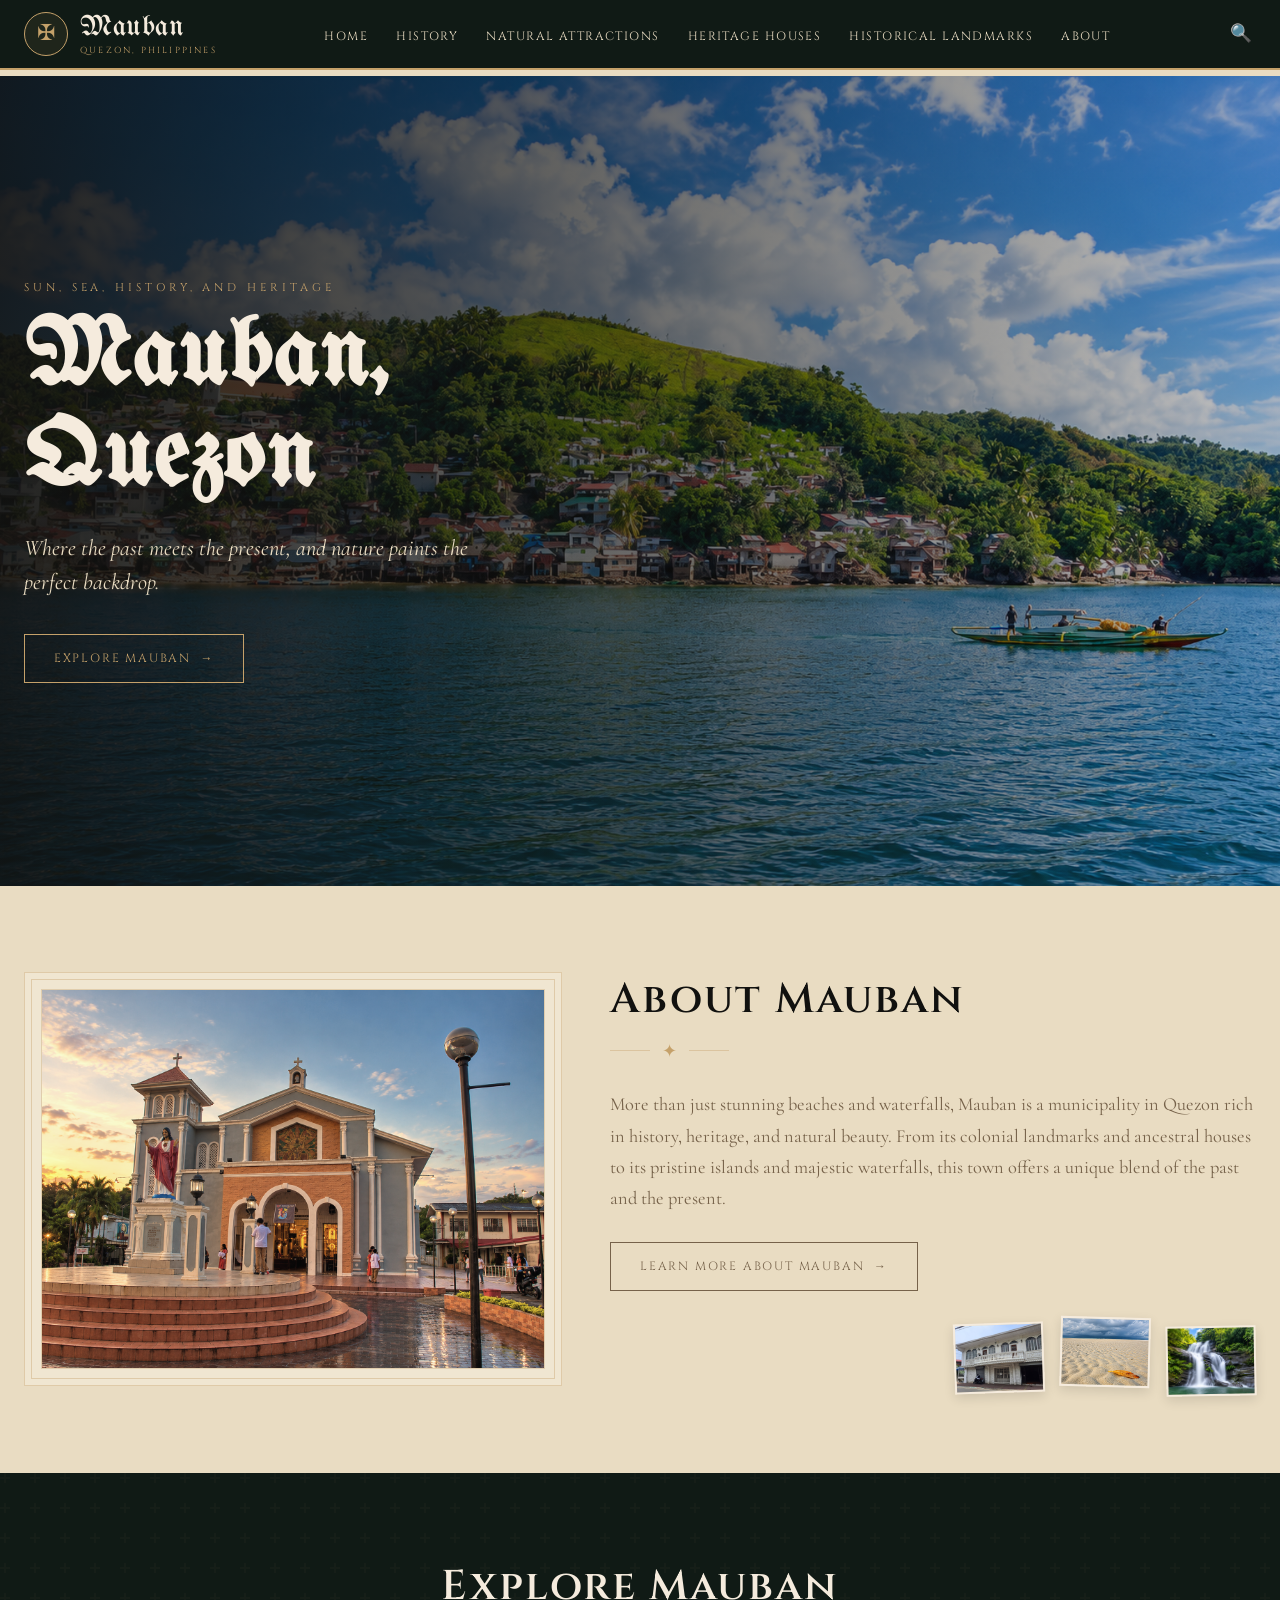
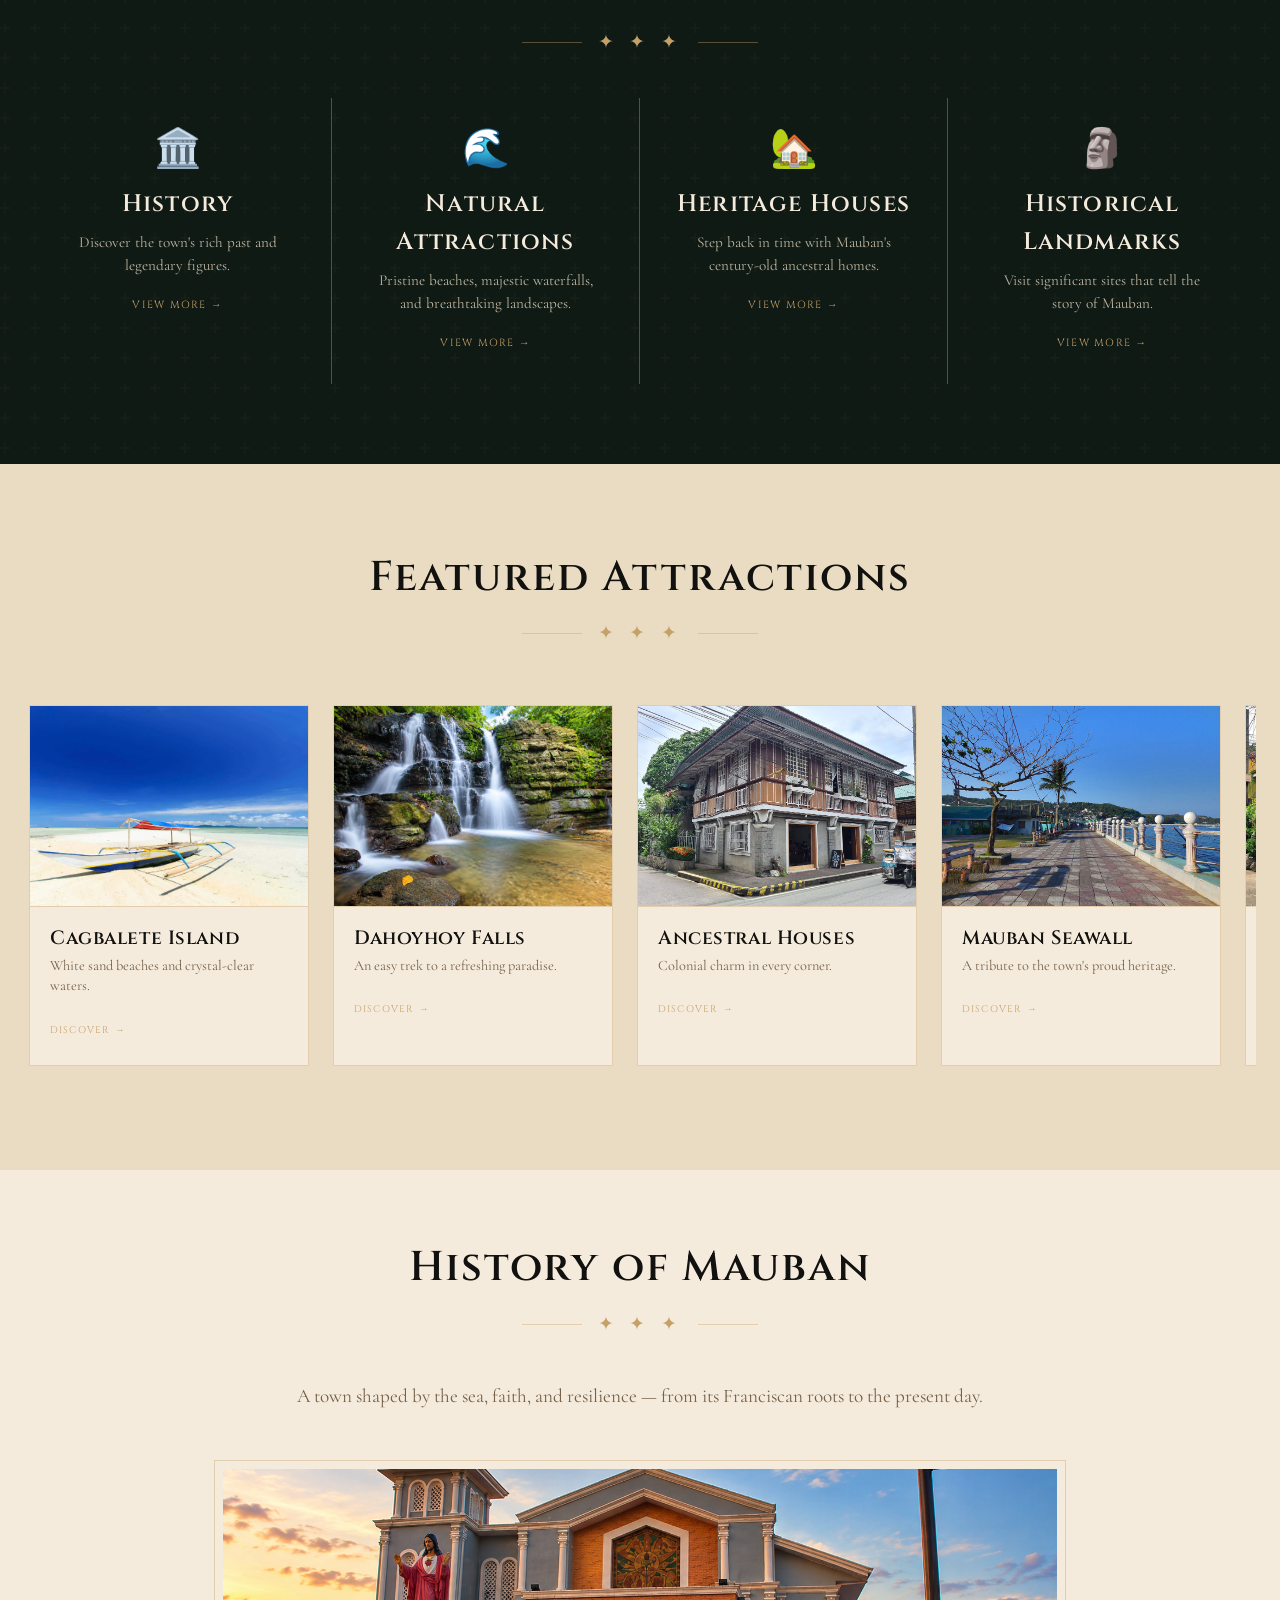
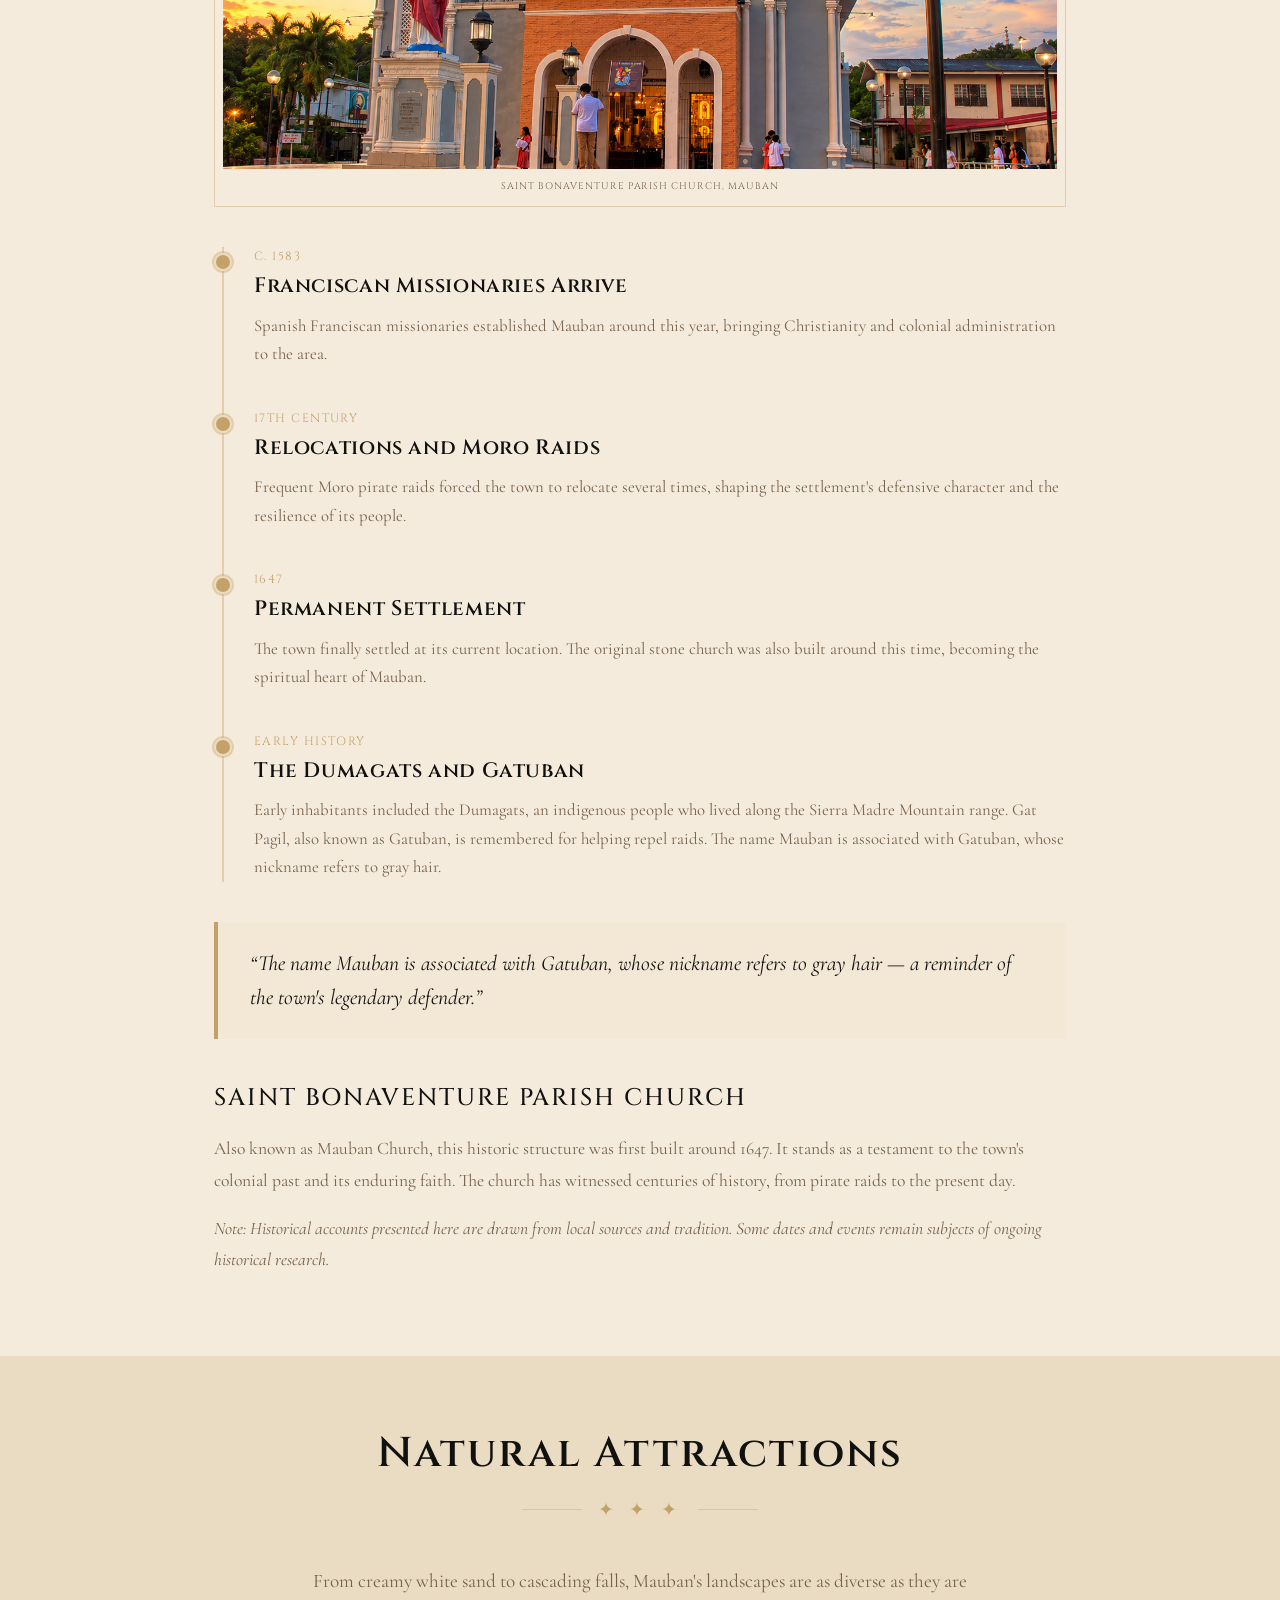
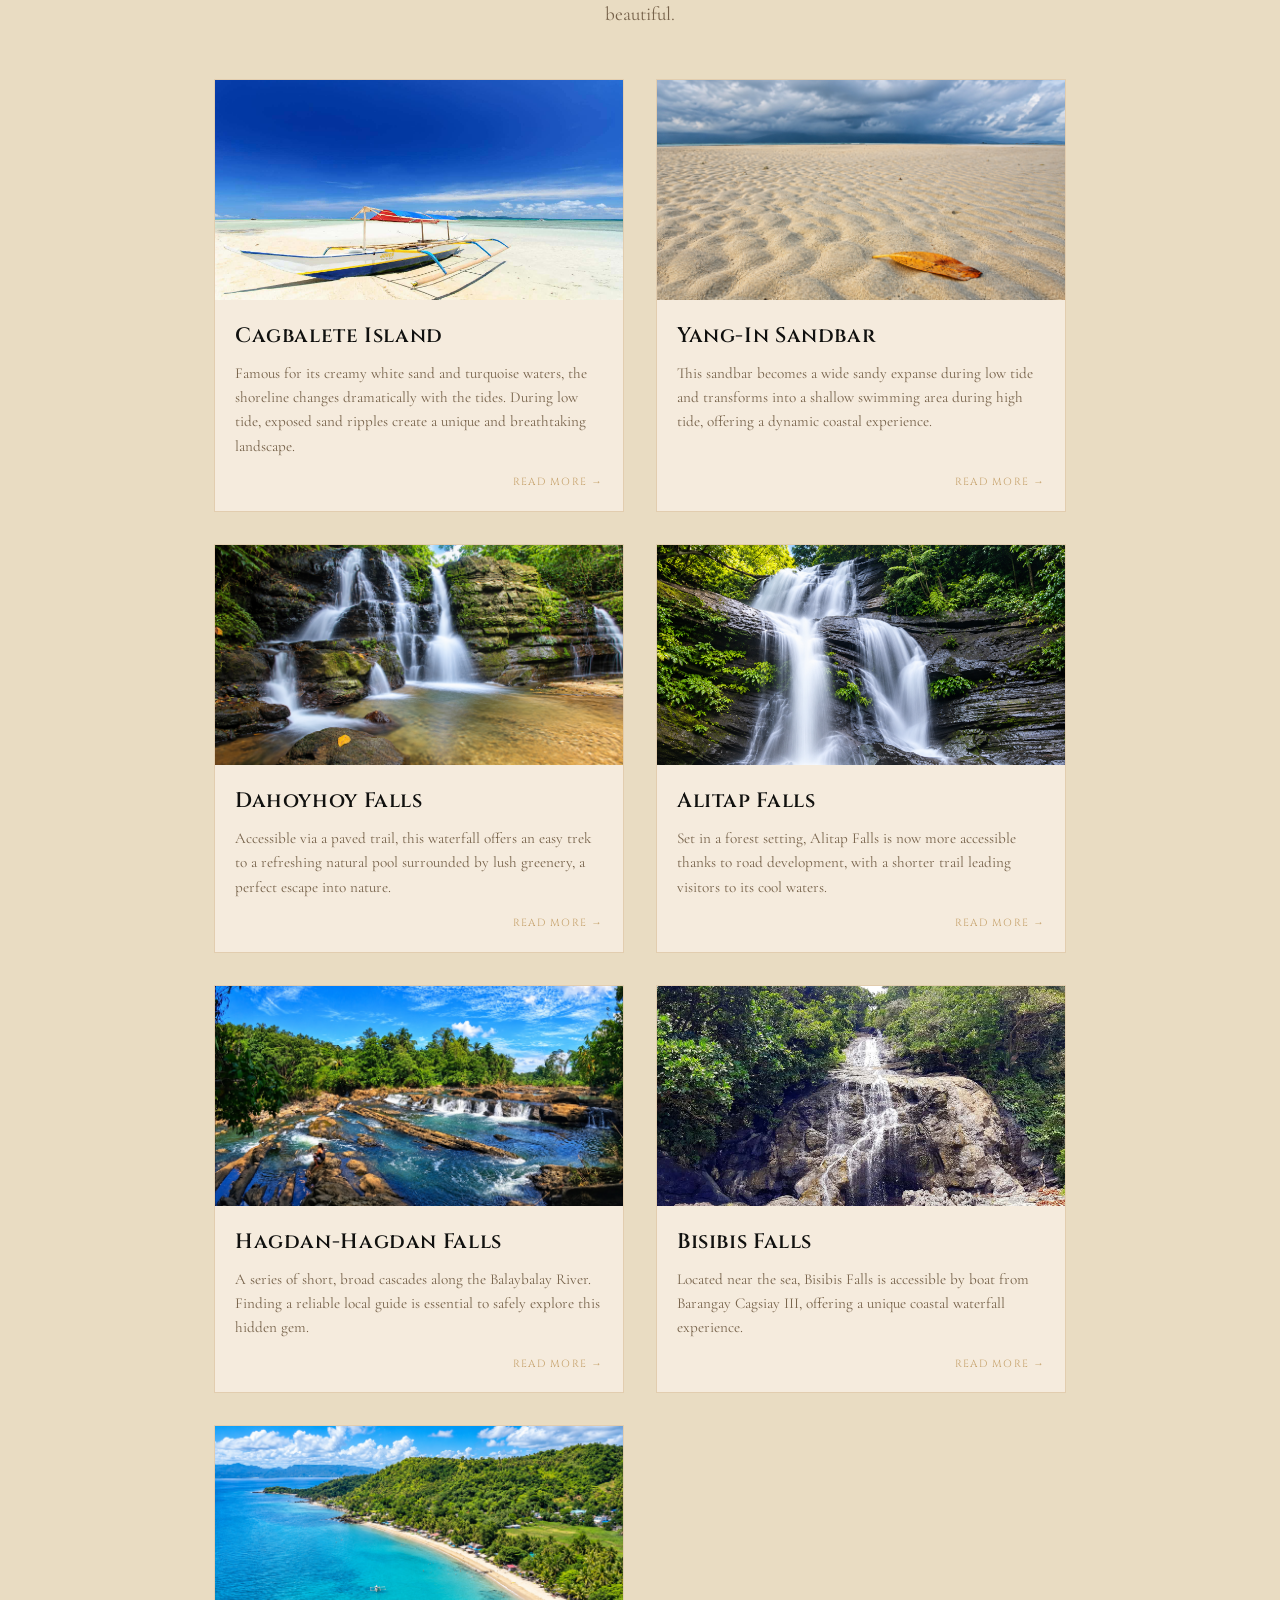
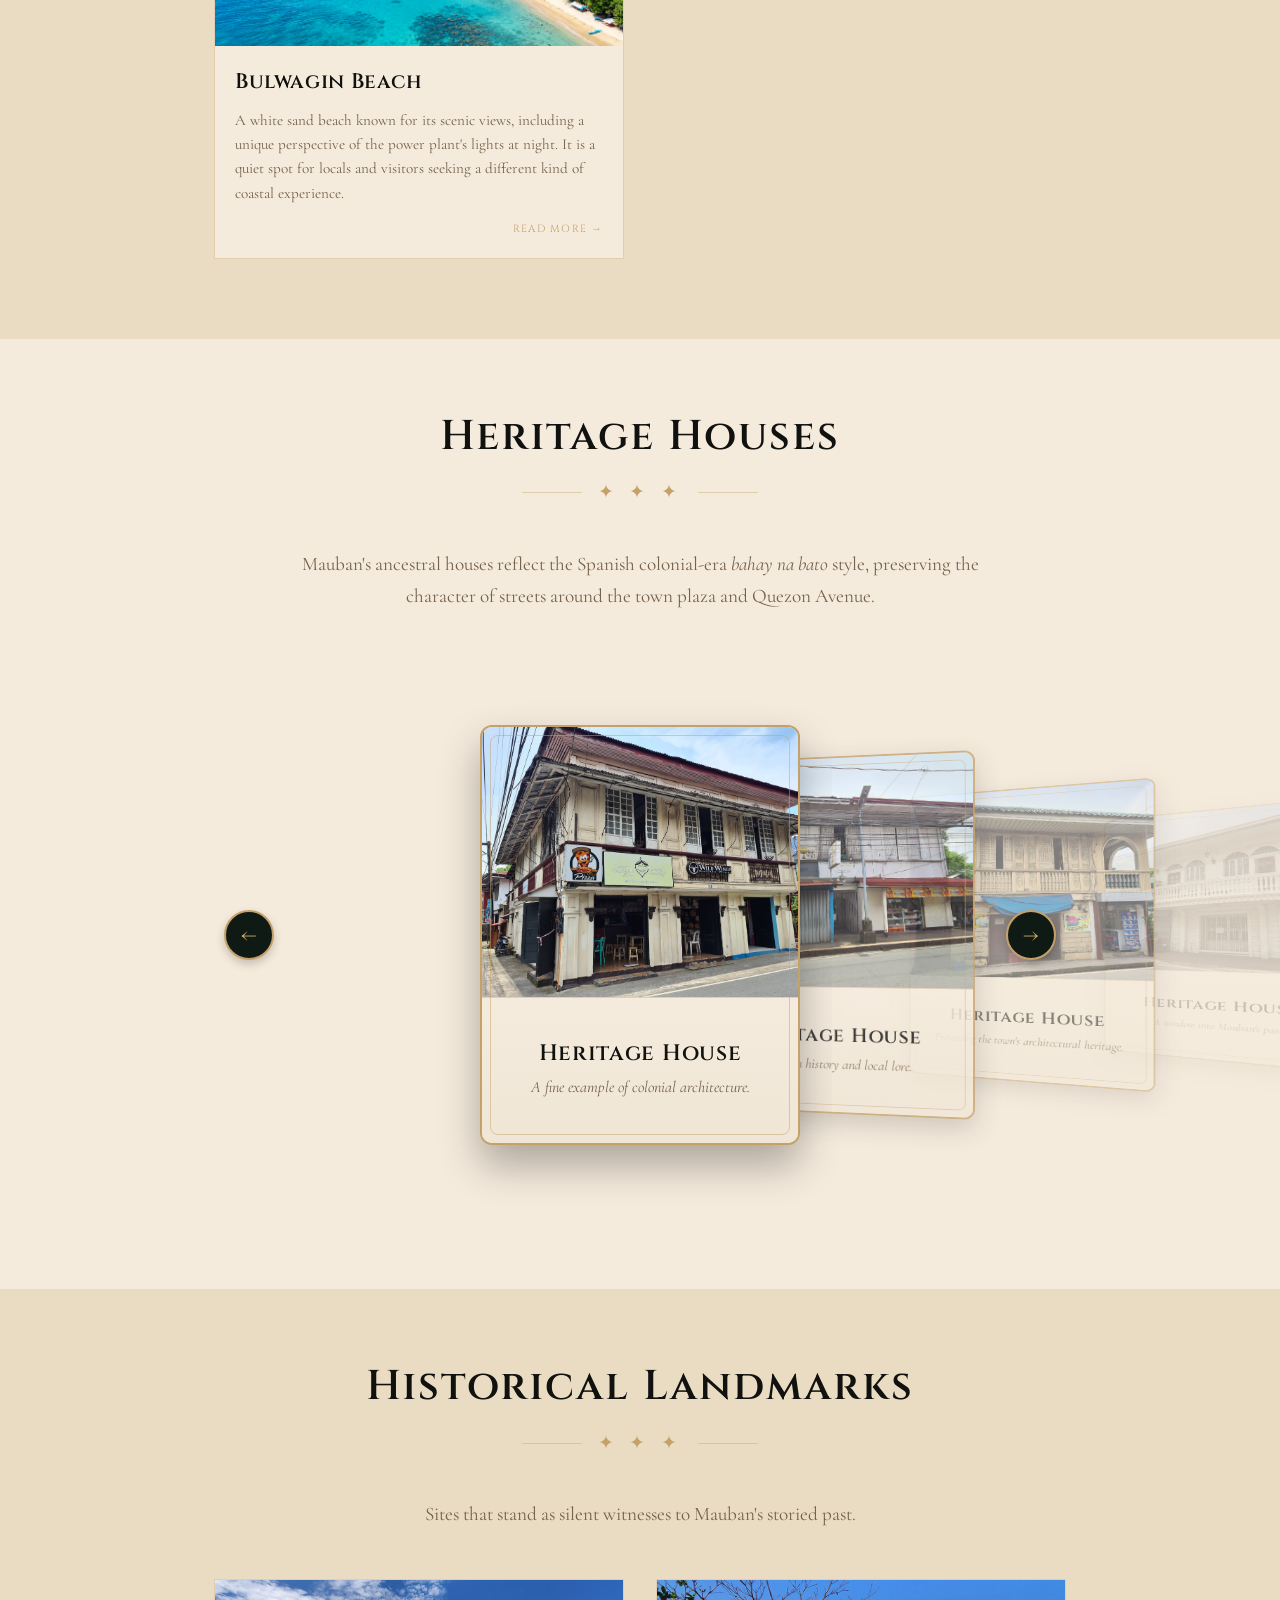
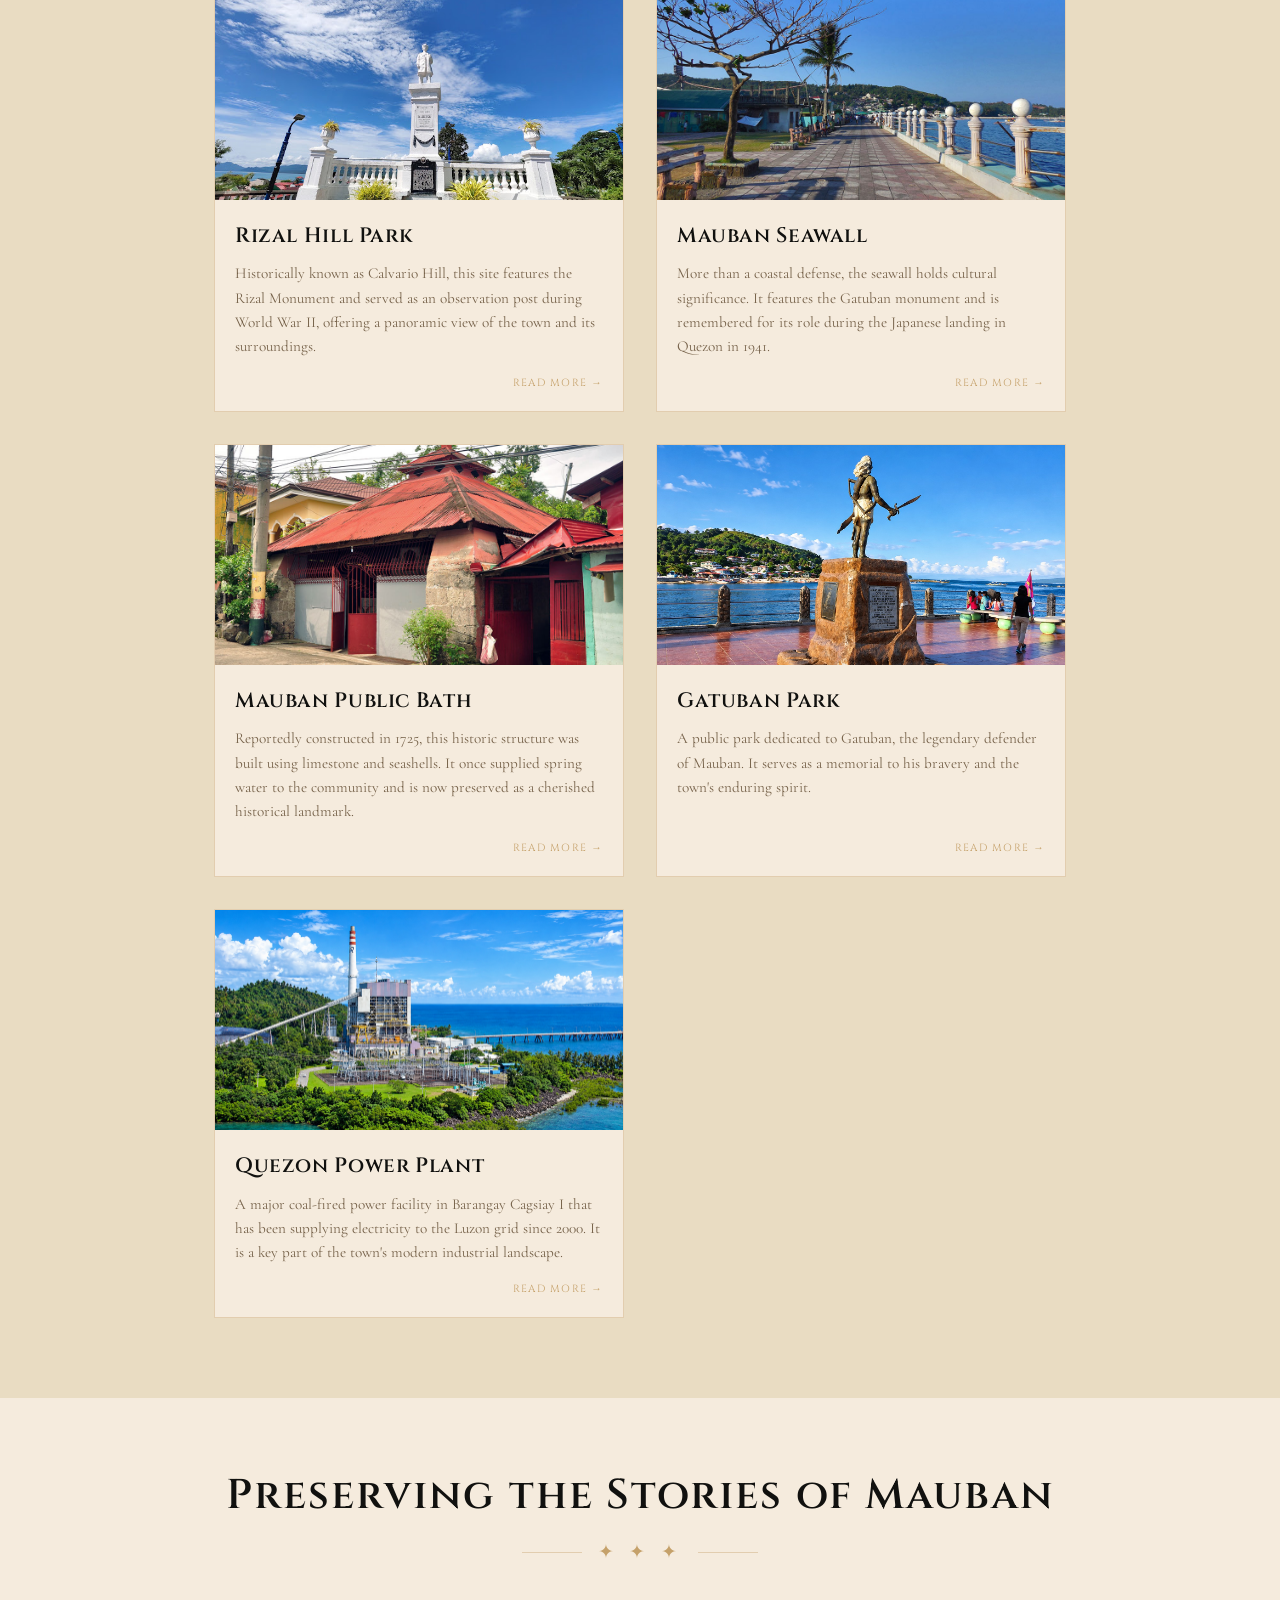
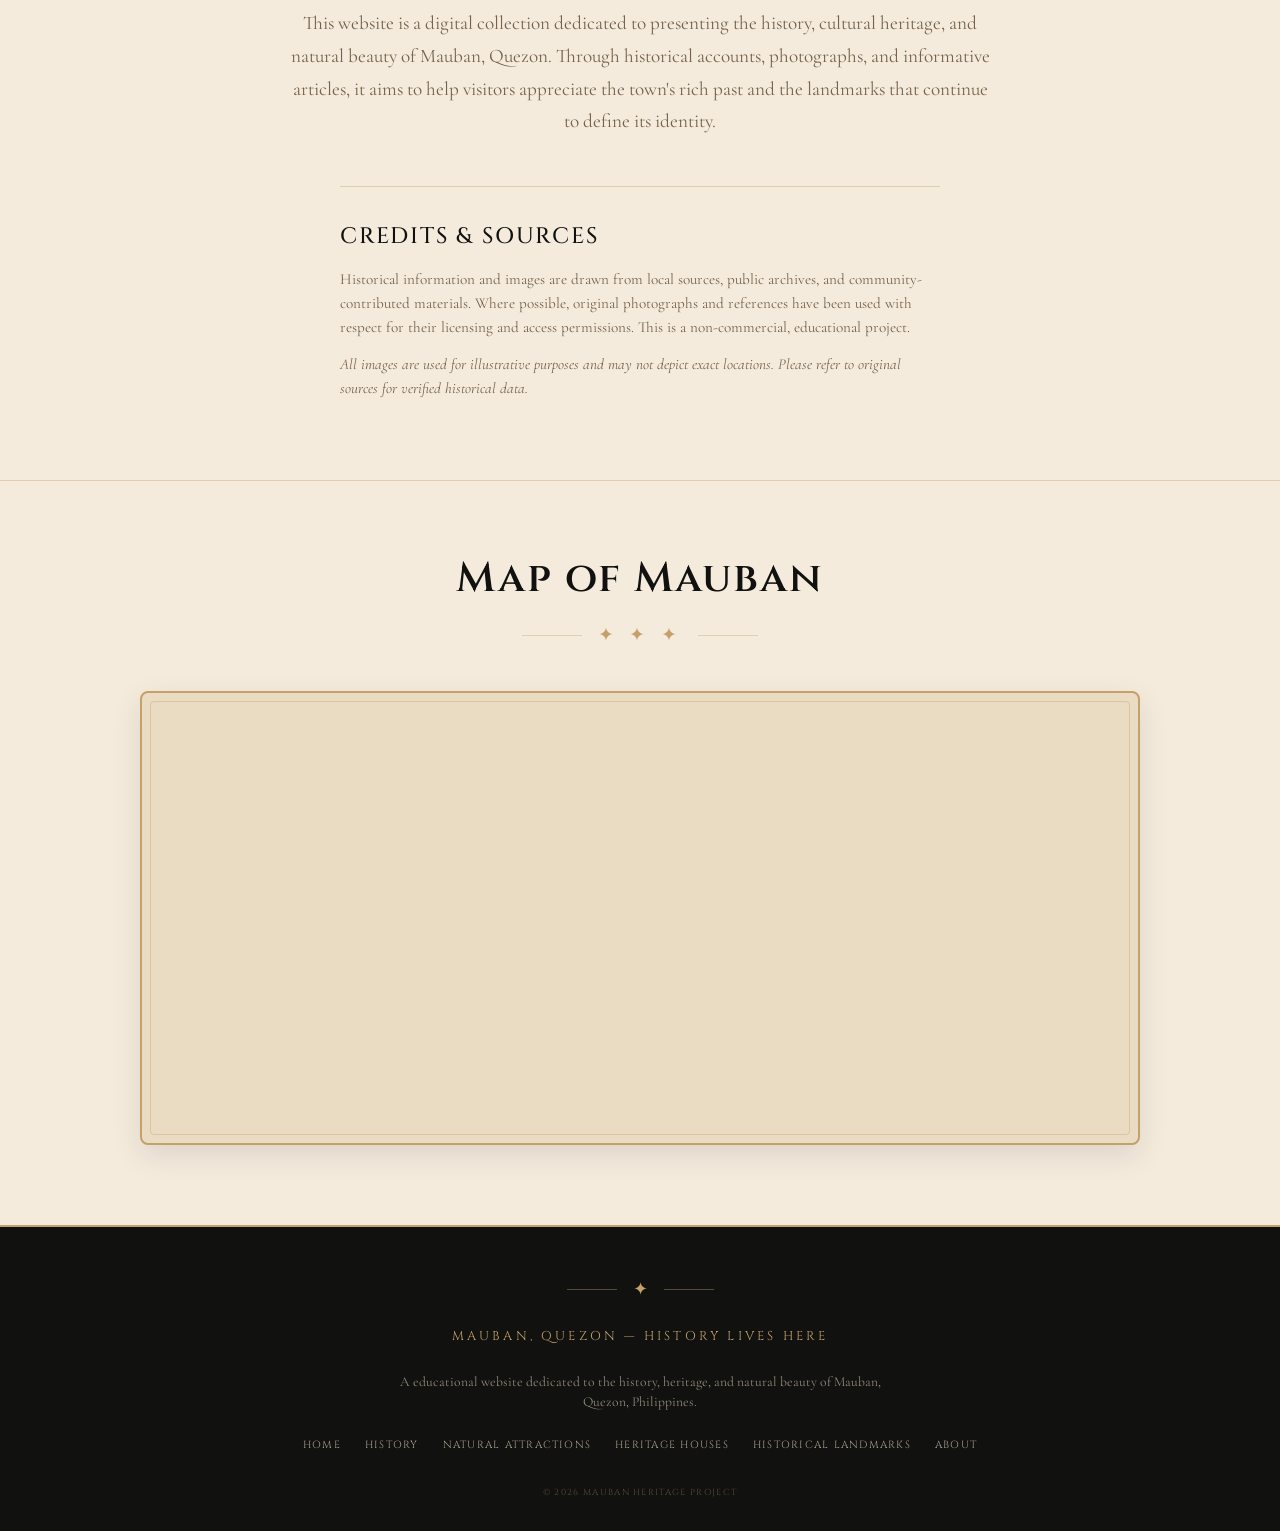
==== commit de981fc7: "src src" ====
--- a/index.html
+++ b/index.html
@@ -3,7 +3,7 @@
 <head>
   <meta charset="UTF-8">
   <meta name="viewport" content="width=device-width, initial-scale=1.0">
-  <title>Mauban, Quezon — History Lives Here</title>
+  <title>The Beauty of Mauban, Quezon</title>
   <!-- Fonts -->
   <link rel="preconnect" href="https://fonts.googleapis.com">
   <link rel="preconnect" href="https://fonts.gstatic.com" crossorigin>
--- a/style.css
+++ b/style.css
@@ -35,7 +35,7 @@
   cursor: url("data:image/svg+xml,%3Csvg xmlns='http://www.w3.org/2000/svg' width='32' height='32' viewBox='0 0 32 32'%3E%3Cpath d='M16 2 L20 12 L30 16 L20 20 L16 30 L12 20 L2 16 L12 12 Z' fill='none' stroke='%23C5A16A' stroke-width='2' stroke-linejoin='round'/%3E%3Ccircle cx='16' cy='16' r='2' fill='%23C5A16A'/%3E%3C/svg%3E") 16 16, auto;
 }
 
-a, button, .attraction-card, .flashcard, .explore-card, .flashcard-nav, .read-more-link {
+a, button, .attraction-card, .flashcard, .explore-card, .flashcard-nav, .read-more-link, .lightbox-trigger {
   cursor: url("data:image/svg+xml,%3Csvg xmlns='http://www.w3.org/2000/svg' width='32' height='32' viewBox='0 0 32 32'%3E%3Cpath d='M16 2 L20 12 L30 16 L20 20 L16 30 L12 20 L2 16 L12 12 Z' fill='none' stroke='%23C5A16A' stroke-width='2' stroke-linejoin='round'/%3E%3Ccircle cx='16' cy='16' r='2' fill='%23C5A16A'/%3E%3C/svg%3E") 16 16, pointer;
 }
 
@@ -43,6 +43,9 @@
   max-width: 100%;
   display: block;
   height: auto;
+  /* Smooth rendering for images */
+  image-rendering: -webkit-optimize-contrast;
+  transition: opacity 0.3s ease-in-out;
 }
 
 a {
@@ -1171,39 +1174,6 @@
   right: 10px;
 }
 
-/* Lightbox */
-.lightbox {
-  display: none;
-  position: fixed;
-  inset: 0;
-  background: rgba(17, 17, 15, 0.92);
-  z-index: 2000;
-  align-items: center;
-  justify-content: center;
-  padding: 2rem;
-}
-
-.lightbox.active {
-  display: flex;
-}
-
-.lightbox img {
-  max-width: 90vw;
-  max-height: 85vh;
-  object-fit: contain;
-  border: 2px solid var(--gold);
-}
-
-.lightbox-close {
-  position: absolute;
-  top: 1.5rem;
-  right: 2rem;
-  color: var(--gold);
-  font-size: 2.5rem;
-  cursor: pointer;
-  line-height: 1;
-}
-
 /* ---------- MAP SECTION ---------- */
 .map-section {
   background: var(--ivory);
@@ -1340,6 +1310,50 @@
 .back-to-top:hover {
   background: var(--gold);
   color: var(--forest);
+}
+
+/* ---------- UPDATED LIGHTBOX ---------- */
+.lightbox {
+  display: none;
+  position: fixed;
+  inset: 0;
+  background: rgba(17, 17, 15, 0.95); /* Darker backdrop for museum feel */
+  z-index: 2000;
+  align-items: center;
+  justify-content: center;
+  padding: 2rem;
+  backdrop-filter: blur(5px); /* Adds a subtle blur to the background */
+}
+
+.lightbox.active {
+  display: flex;
+}
+
+.lightbox img {
+  max-width: 90vw;
+  max-height: 85vh;
+  object-fit: contain;
+  border: 2px solid var(--gold);
+  box-shadow: 0 0 50px rgba(197, 161, 106, 0.2); /* Glow effect */
+  border-radius: 4px;
+}
+
+.lightbox-close {
+  position: absolute;
+  top: 2rem;
+  right: 3rem;
+  color: var(--gold);
+  font-size: 3rem;
+  font-weight: 300;
+  cursor: pointer;
+  line-height: 1;
+  transition: transform 0.2s, color 0.2s;
+  text-shadow: 0 0 10px rgba(0,0,0,0.5);
+}
+
+.lightbox-close:hover {
+  transform: scale(1.1);
+  color: var(--gold-light);
 }
 
 /* ---------- RESPONSIVE ---------- */
@@ -1395,16 +1409,14 @@
     background: var(--forest);
     flex-direction: column;
     justify-content: center;
-    /* Changed to flex-start and allow wrapping for long titles */
     align-items: flex-start;
     gap: 1.5rem;
     padding: 6rem 2rem 2rem 2rem;
     transition: right 0.35s ease;
     box-shadow: -8px 0 30px rgba(0, 0, 0, 0.4);
-    overflow-y: auto; /* Allow scrolling if menu is too tall */
-  }
-
-  /* Add the vertical dividing line */
+    overflow-y: auto;
+  }
+
   .nav-links::before {
     content: '';
     position: absolute;
@@ -1423,8 +1435,8 @@
   .nav-links a {
     font-size: 0.9rem;
     width: 100%;
-    display: block; /* Ensure links take full width for wrapping */
-    padding-left: 1rem; /* Add some padding so text doesn't touch the line */
+    display: block;
+    padding-left: 1rem;
   }
 
   .nav-search-area {
@@ -1513,6 +1525,12 @@
   .map-container iframe {
     height: 300px;
   }
+  
+  .lightbox-close {
+    top: 1rem;
+    right: 1.5rem;
+    font-size: 2.5rem;
+  }
 }
 
 @media (max-width: 480px) {
